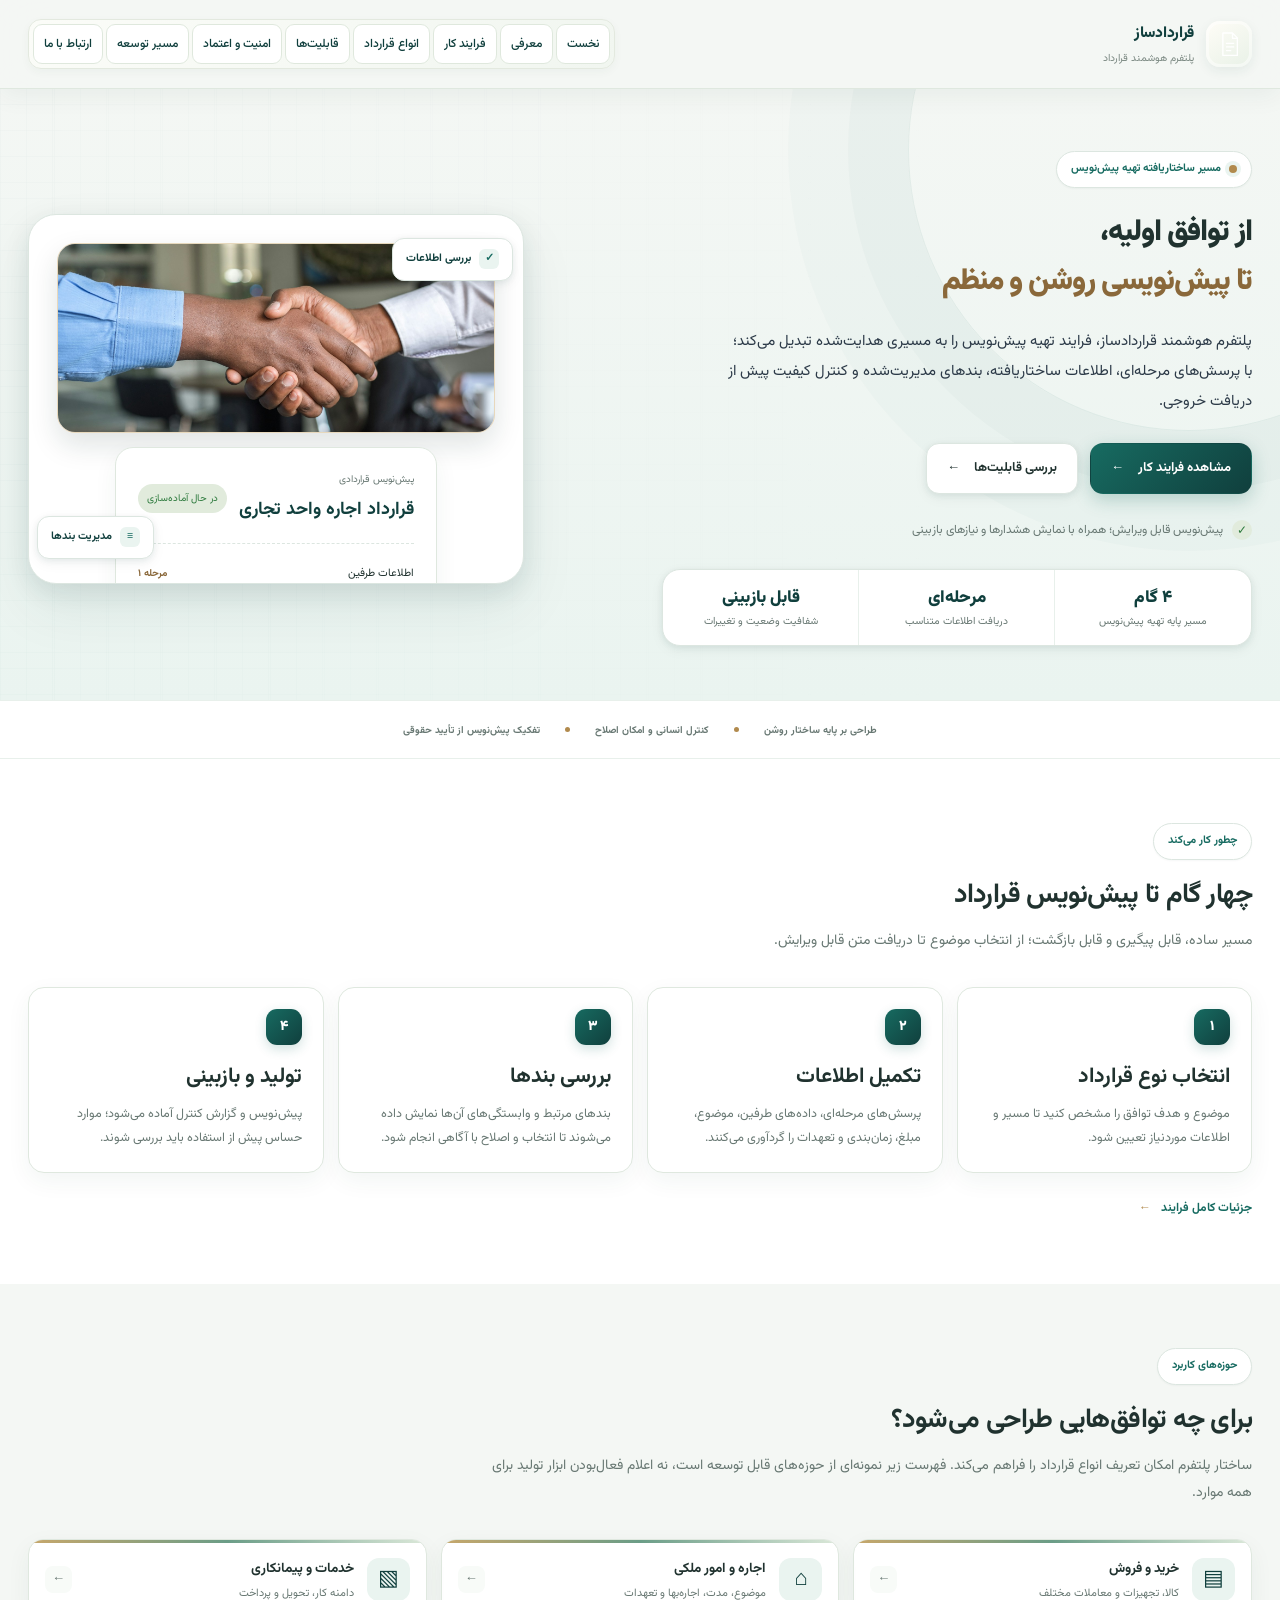
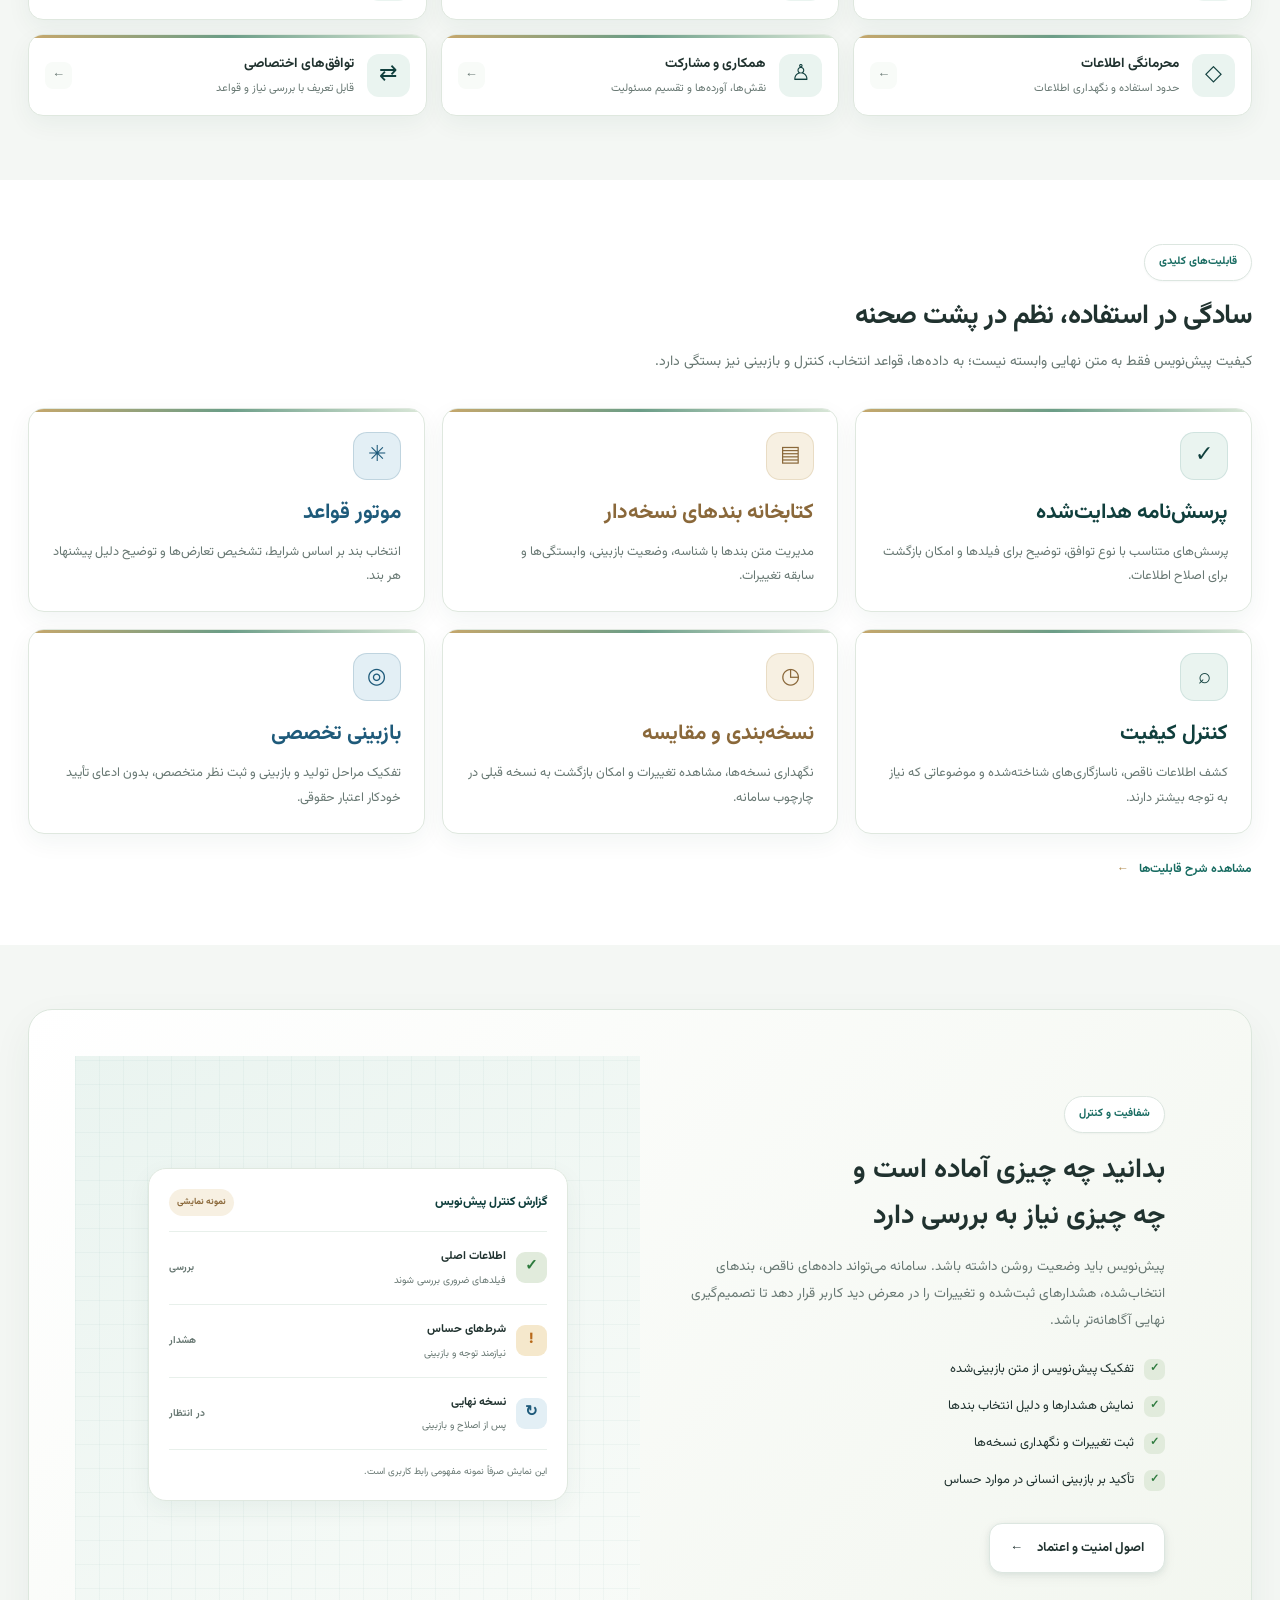
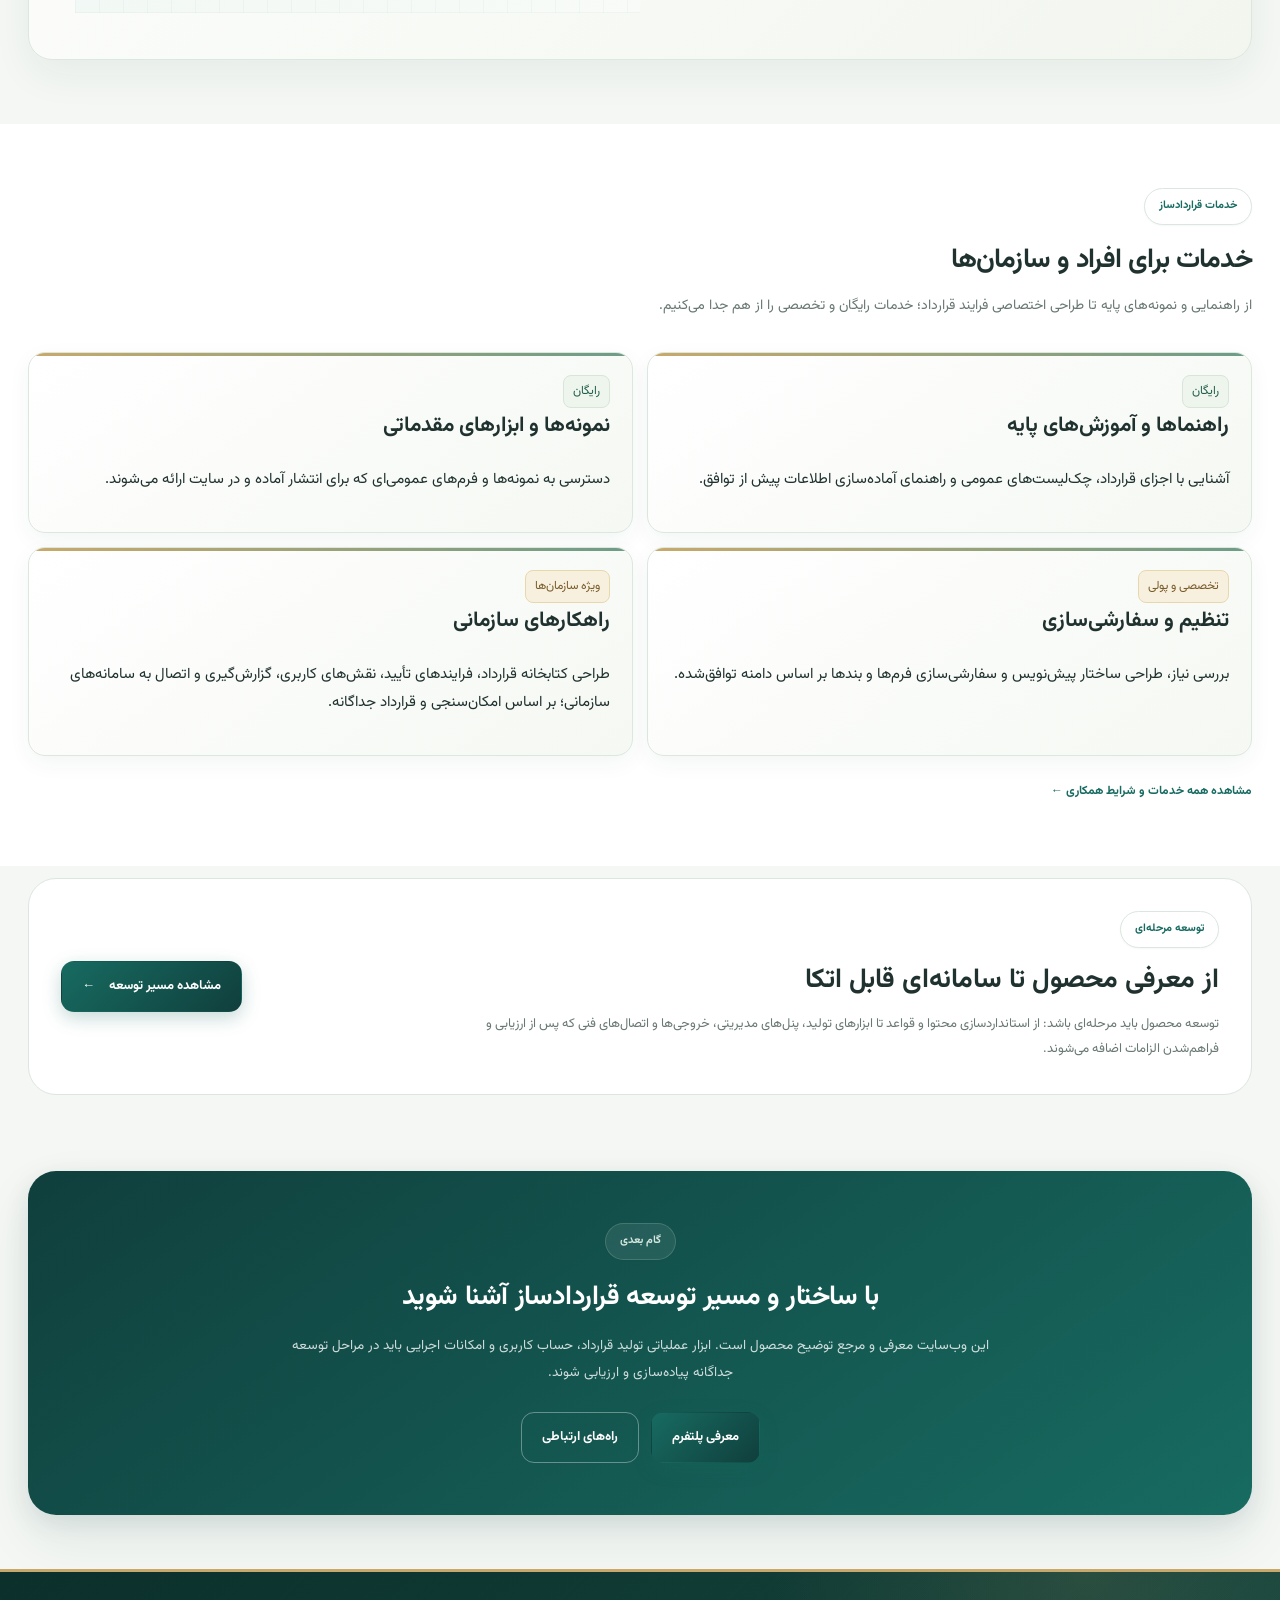
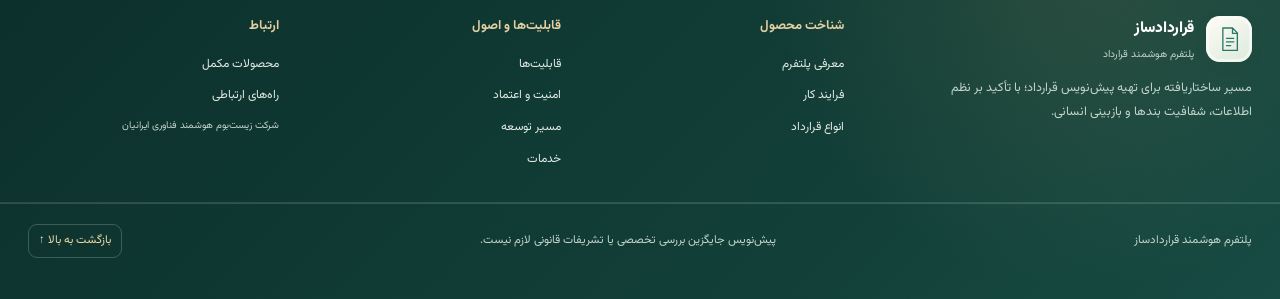
==== index.html @ 6a43ac32 "Remove duplicate service menu item and align footer links" ====
<!doctype html>
<html lang="fa" dir="rtl">
<head>
  <meta charset="utf-8">
  <meta name="viewport" content="width=device-width,initial-scale=1">
  <meta name="theme-color" content="#103f3d">
  <meta name="description" content="پلتفرم هوشمند قراردادساز؛ مسیر هدایت‌شده برای تهیه، تکمیل، بازبینی و مدیریت پیش‌نویس قراردادها.">
  <title>پلتفرم هوشمند قراردادساز | تولید پیش‌نویس قرارداد</title>
  <link rel="stylesheet" href="assets/css/style.css">
</head>
<body id="top">
  <header class="site-header"><div class="container header-inner"><a class="brand" href="index.html" aria-label="صفحه نخست قراردادساز"><span class="brand-mark" aria-hidden="true"><svg viewBox="0 0 48 48" fill="none"><path d="M13 5h16l8 8v29H13zM29 5v9h8M19 22h12M19 28h12M19 34h7" stroke="currentColor" stroke-width="2.2" stroke-linecap="round" stroke-linejoin="round"/></svg></span><span><strong>قراردادساز</strong><small>پلتفرم هوشمند قرارداد</small></span></a><button class="menu-toggle" aria-expanded="false" aria-controls="main-nav" type="button"><span>فهرست</span><span aria-hidden="true">☰</span></button><nav class="main-nav" id="main-nav" aria-label="منوی اصلی"><a class="active" href="index.html">نخست</a><a class="" href="pages/about.html">معرفی</a><a href="pages/process.html">فرایند کار</a><a href="index.html#types">انواع قرارداد</a><a href="pages/capabilities.html">قابلیت‌ها</a><a href="pages/security.html">امنیت و اعتماد</a><a href="pages/roadmap.html">مسیر توسعه</a><a class="nav-cta " href="pages/contact.html">ارتباط با ما</a></nav></div></header>

  <main>
    <section class="hero">
      <div class="hero-pattern" aria-hidden="true"></div>
      <div class="container hero-grid">
        <div class="hero-copy">
          <span class="eyebrow"><i aria-hidden="true"></i> مسیر ساختاریافته تهیه پیش‌نویس</span>
          <h1>از توافق اولیه،<br><em>تا پیش‌نویسی روشن و منظم</em></h1>
          <p class="hero-lead">پلتفرم هوشمند قراردادساز، فرایند تهیه پیش‌نویس را به مسیری هدایت‌شده تبدیل می‌کند؛ با پرسش‌های مرحله‌ای، اطلاعات ساختاریافته، بندهای مدیریت‌شده و کنترل کیفیت پیش از دریافت خروجی.</p>
          <div class="hero-actions">
            <a class="button button-gold" href="pages/process.html">مشاهده فرایند کار <span aria-hidden="true">←</span></a>
            <a class="button button-outline" href="pages/capabilities.html">بررسی قابلیت‌ها <span aria-hidden="true">←</span></a>
          </div>
          <div class="hero-assurance"><span class="assurance-icon">✓</span><span>پیش‌نویس قابل ویرایش؛ همراه با نمایش هشدارها و نیازهای بازبینی</span></div>
          <div class="home-stats" aria-label="ویژگی‌های کلیدی">
            <div class="home-stat"><b>۴ گام</b><span>مسیر پایه تهیه پیش‌نویس</span></div>
            <div class="home-stat"><b>مرحله‌ای</b><span>دریافت اطلاعات متناسب</span></div>
            <div class="home-stat"><b>قابل بازبینی</b><span>شفافیت وضعیت و تغییرات</span></div>
          </div>
        </div>

        <div class="hero-art" aria-label="نمای مفهومی پیش‌نویس قرارداد"><img class="hero-photo" src="assets/images/hero-contract.jpg" alt="همکاری حرفه‌ای برای تنظیم و بررسی توافق‌ها" loading="eager">
          <div class="home-doc">
            <div class="home-doc-head">
              <div><small>پیش‌نویس قراردادی</small><strong>قرارداد اجاره واحد تجاری</strong></div>
              <span class="home-status">در حال آماده‌سازی</span>
            </div>
            <div class="home-doc-meta"><span>اطلاعات طرفین</span><b>مرحله ۱</b></div>
            <div class="home-doc-line w-85"></div><div class="home-doc-line w-60"></div>
            <div class="home-doc-meta"><span>موضوع و تعهدات</span><b>مرحله ۲</b></div>
            <div class="home-doc-line"></div><div class="home-doc-line w-75"></div>
            <div class="home-doc-meta"><span>بندها و کنترل کیفیت</span><b>مرحله ۳</b></div>
            <div class="home-doc-line w-85"></div><div class="home-doc-line w-60"></div>
            <div class="home-doc-footer"><span>نسخه قابل ویرایش</span><span>نیازمند بررسی نهایی</span></div>
          </div>
          <div class="home-float home-float-one"><span>✓</span> بررسی اطلاعات</div>
          <div class="home-float home-float-two"><span>≡</span> مدیریت بندها</div>
        </div>
      </div>
    </section>

    <section class="trust-strip">
      <div class="container trust-inner">
        <span>طراحی بر پایه ساختار روشن</span><i></i>
        <span>کنترل انسانی و امکان اصلاح</span><i></i>
        <span>تفکیک پیش‌نویس از تأیید حقوقی</span>
      </div>
    </section>

    <section class="section section-light" id="how">
      <div class="container">
        <header class="section-title">
          <span class="eyebrow">چطور کار می‌کند</span>
          <h2>چهار گام تا پیش‌نویس قرارداد</h2>
          <p>مسیر ساده، قابل پیگیری و قابل بازگشت؛ از انتخاب موضوع تا دریافت متن قابل ویرایش.</p>
        </header>
        <div class="home-steps">
          <article class="home-step"><span class="home-step-num">۱</span><h3>انتخاب نوع قرارداد</h3><p>موضوع و هدف توافق را مشخص کنید تا مسیر و اطلاعات موردنیاز تعیین شود.</p></article>
          <article class="home-step"><span class="home-step-num">۲</span><h3>تکمیل اطلاعات</h3><p>پرسش‌های مرحله‌ای، داده‌های طرفین، موضوع، مبلغ، زمان‌بندی و تعهدات را گردآوری می‌کنند.</p></article>
          <article class="home-step"><span class="home-step-num">۳</span><h3>بررسی بندها</h3><p>بندهای مرتبط و وابستگی‌های آن‌ها نمایش داده می‌شوند تا انتخاب و اصلاح با آگاهی انجام شود.</p></article>
          <article class="home-step"><span class="home-step-num">۴</span><h3>تولید و بازبینی</h3><p>پیش‌نویس و گزارش کنترل آماده می‌شود؛ موارد حساس پیش از استفاده باید بررسی شوند.</p></article>
        </div>
        <div class="section-action"><a class="text-link" href="pages/process.html">جزئیات کامل فرایند <span aria-hidden="true">←</span></a></div>
      </div>
    </section>

    <section class="section" id="types">
      <div class="container">
        <header class="section-title">
          <span class="eyebrow">حوزه‌های کاربرد</span>
          <h2>برای چه توافق‌هایی طراحی می‌شود؟</h2>
          <p>ساختار پلتفرم امکان تعریف انواع قرارداد را فراهم می‌کند. فهرست زیر نمونه‌ای از حوزه‌های قابل توسعه است، نه اعلام فعال‌بودن ابزار تولید برای همه موارد.</p>
        </header>
        <div class="home-types">
          <a class="home-type" href="pages/capabilities.html"><span class="home-type-icon">▤</span><span><strong>خرید و فروش</strong><small>کالا، تجهیزات و معاملات مختلف</small></span><b>←</b></a>
          <a class="home-type" href="pages/capabilities.html"><span class="home-type-icon">⌂</span><span><strong>اجاره و امور ملکی</strong><small>موضوع، مدت، اجاره‌بها و تعهدات</small></span><b>←</b></a>
          <a class="home-type" href="pages/capabilities.html"><span class="home-type-icon">▧</span><span><strong>خدمات و پیمانکاری</strong><small>دامنه کار، تحویل و پرداخت</small></span><b>←</b></a>
          <a class="home-type" href="pages/capabilities.html"><span class="home-type-icon">◇</span><span><strong>محرمانگی اطلاعات</strong><small>حدود استفاده و نگهداری اطلاعات</small></span><b>←</b></a>
          <a class="home-type" href="pages/capabilities.html"><span class="home-type-icon">♙</span><span><strong>همکاری و مشارکت</strong><small>نقش‌ها، آورده‌ها و تقسیم مسئولیت</small></span><b>←</b></a>
          <a class="home-type" href="pages/capabilities.html"><span class="home-type-icon">⇄</span><span><strong>توافق‌های اختصاصی</strong><small>قابل تعریف با بررسی نیاز و قواعد</small></span><b>←</b></a>
        </div>
      </div>
    </section>

    <section class="section section-light" id="features">
      <div class="container">
        <header class="section-title">
          <span class="eyebrow">قابلیت‌های کلیدی</span>
          <h2>سادگی در استفاده، نظم در پشت صحنه</h2>
          <p>کیفیت پیش‌نویس فقط به متن نهایی وابسته نیست؛ به داده‌ها، قواعد انتخاب، کنترل و بازبینی نیز بستگی دارد.</p>
        </header>
        <div class="home-feature-grid">
          <article class="home-card"><span class="home-card-icon">✓</span><h3>پرسش‌نامه هدایت‌شده</h3><p>پرسش‌های متناسب با نوع توافق، توضیح برای فیلدها و امکان بازگشت برای اصلاح اطلاعات.</p></article>
          <article class="home-card gold"><span class="home-card-icon">▤</span><h3>کتابخانه بندهای نسخه‌دار</h3><p>مدیریت متن بندها با شناسه، وضعیت بازبینی، وابستگی‌ها و سابقه تغییرات.</p></article>
          <article class="home-card blue"><span class="home-card-icon">✳</span><h3>موتور قواعد</h3><p>انتخاب بند بر اساس شرایط، تشخیص تعارض‌ها و توضیح دلیل پیشنهاد هر بند.</p></article>
          <article class="home-card"><span class="home-card-icon">⌕</span><h3>کنترل کیفیت</h3><p>کشف اطلاعات ناقص، ناسازگاری‌های شناخته‌شده و موضوعاتی که نیاز به توجه بیشتر دارند.</p></article>
          <article class="home-card gold"><span class="home-card-icon">◷</span><h3>نسخه‌بندی و مقایسه</h3><p>نگهداری نسخه‌ها، مشاهده تغییرات و امکان بازگشت به نسخه قبلی در چارچوب سامانه.</p></article>
          <article class="home-card blue"><span class="home-card-icon">◎</span><h3>بازبینی تخصصی</h3><p>تفکیک مراحل تولید و بازبینی و ثبت نظر متخصص، بدون ادعای تأیید خودکار اعتبار حقوقی.</p></article>
        </div>
        <div class="section-action"><a class="text-link" href="pages/capabilities.html">مشاهده شرح قابلیت‌ها <span aria-hidden="true">←</span></a></div>
      </div>
    </section>

    <section class="section">
      <div class="container">
        <div class="home-feature-row">
          <div class="home-feature-copy">
            <span class="eyebrow">شفافیت و کنترل</span>
            <h2>بدانید چه چیزی آماده است و چه چیزی نیاز به بررسی دارد</h2>
            <p>پیش‌نویس باید وضعیت روشن داشته باشد. سامانه می‌تواند داده‌های ناقص، بندهای انتخاب‌شده، هشدارهای ثبت‌شده و تغییرات را در معرض دید کاربر قرار دهد تا تصمیم‌گیری نهایی آگاهانه‌تر باشد.</p>
            <ul class="home-check-list">
              <li>تفکیک پیش‌نویس از متن بازبینی‌شده</li>
              <li>نمایش هشدارها و دلیل انتخاب بندها</li>
              <li>ثبت تغییرات و نگهداری نسخه‌ها</li>
              <li>تأکید بر بازبینی انسانی در موارد حساس</li>
            </ul>
            <a class="button button-outline" href="pages/security.html">اصول امنیت و اعتماد <span aria-hidden="true">←</span></a>
          </div>
          <div class="home-feature-visual" aria-hidden="true">
            <div class="home-quality-panel">
              <div class="quality-panel-head"><span>گزارش کنترل پیش‌نویس</span><b>نمونه نمایشی</b></div>
              <div class="quality-row"><span class="quality-mark good">✓</span><span><strong>اطلاعات اصلی</strong><small>فیلدهای ضروری بررسی شوند</small></span><b>بررسی</b></div>
              <div class="quality-row"><span class="quality-mark warn">!</span><span><strong>شرط‌های حساس</strong><small>نیازمند توجه و بازبینی</small></span><b>هشدار</b></div>
              <div class="quality-row"><span class="quality-mark neutral">↻</span><span><strong>نسخه نهایی</strong><small>پس از اصلاح و بازبینی</small></span><b>در انتظار</b></div>
              <div class="quality-note">این نمایش صرفاً نمونه مفهومی رابط کاربری است.</div>
            </div>
          </div>
        </div>
      </div>
    </section>

<section class="section section-light" id="services">
  <div class="container">
    <header class="section-title"><span class="eyebrow">خدمات قراردادساز</span><h2>خدمات برای افراد و سازمان‌ها</h2><p>از راهنمایی و نمونه‌های پایه تا طراحی اختصاصی فرایند قرارداد؛ خدمات رایگان و تخصصی را از هم جدا می‌کنیم.</p></header>
    <div class="service-grid">
      <article class="service-card"><span class="service-label">رایگان</span><h3>راهنماها و آموزش‌های پایه</h3><p>آشنایی با اجزای قرارداد، چک‌لیست‌های عمومی و راهنمای آماده‌سازی اطلاعات پیش از توافق.</p></article>
      <article class="service-card"><span class="service-label">رایگان</span><h3>نمونه‌ها و ابزارهای مقدماتی</h3><p>دسترسی به نمونه‌ها و فرم‌های عمومی‌ای که برای انتشار آماده و در سایت ارائه می‌شوند.</p></article>
      <article class="service-card"><span class="service-label paid">تخصصی و پولی</span><h3>تنظیم و سفارشی‌سازی</h3><p>بررسی نیاز، طراحی ساختار پیش‌نویس و سفارشی‌سازی فرم‌ها و بندها بر اساس دامنه توافق‌شده.</p></article>
      <article class="service-card"><span class="service-label paid">ویژه سازمان‌ها</span><h3>راهکارهای سازمانی</h3><p>طراحی کتابخانه قرارداد، فرایندهای تأیید، نقش‌های کاربری، گزارش‌گیری و اتصال به سامانه‌های سازمانی؛ بر اساس امکان‌سنجی و قرارداد جداگانه.</p></article>
    </div>
    <div class="section-action"><a class="text-link" href="pages/services.html">مشاهده همه خدمات و شرایط همکاری ←</a></div>
  </div>
</section>
    <section class="section home-roadmap">
      <div class="container">
        <div class="home-roadmap-inner">
          <div><span class="eyebrow">توسعه مرحله‌ای</span><h2>از معرفی محصول تا سامانه‌ای قابل اتکا</h2><p>توسعه محصول باید مرحله‌ای باشد: از استانداردسازی محتوا و قواعد تا ابزارهای تولید، پنل‌های مدیریتی، خروجی‌ها و اتصال‌های فنی که پس از ارزیابی و فراهم‌شدن الزامات اضافه می‌شوند.</p></div>
          <a class="button button-gold" href="pages/roadmap.html">مشاهده مسیر توسعه <span aria-hidden="true">←</span></a>
        </div>
      </div>
    </section>

    <section class="closing-cta" id="contact">
      <div class="container closing-cta-inner">
        <span class="eyebrow">گام بعدی</span>
        <h2>با ساختار و مسیر توسعه قراردادساز آشنا شوید</h2>
        <p>این وب‌سایت معرفی و مرجع توضیح محصول است. ابزار عملیاتی تولید قرارداد، حساب کاربری و امکانات اجرایی باید در مراحل توسعه جداگانه پیاده‌سازی و ارزیابی شوند.</p>
        <div class="hero-actions">
          <a class="button button-gold" href="pages/about.html">معرفی پلتفرم</a>
          <a class="button button-outline" href="pages/contact.html">راه‌های ارتباطی</a>
        </div>
      </div>
    </section>
  </main>

  <footer class="site-footer"><div class="container footer-grid"><div class="footer-about"><a class="brand" href="index.html" aria-label="صفحه نخست قراردادساز"><span class="brand-mark" aria-hidden="true"><svg viewBox="0 0 48 48" fill="none"><path d="M13 5h16l8 8v29H13zM29 5v9h8M19 22h12M19 28h12M19 34h7" stroke="currentColor" stroke-width="2.2" stroke-linecap="round" stroke-linejoin="round"/></svg></span><span><strong>قراردادساز</strong><small>پلتفرم هوشمند قرارداد</small></span></a><p>مسیر ساختاریافته برای تهیه پیش‌نویس قرارداد؛ با تأکید بر نظم اطلاعات، شفافیت بندها و بازبینی انسانی.</p></div><div class="footer-links"><strong>شناخت محصول</strong><a href="pages/about.html">معرفی پلتفرم</a><a href="pages/process.html">فرایند کار</a><a href="index.html#types">انواع قرارداد</a></div><div class="footer-links"><strong>قابلیت‌ها و اصول</strong><a href="pages/capabilities.html">قابلیت‌ها</a><a href="pages/security.html">امنیت و اعتماد</a><a href="pages/roadmap.html">مسیر توسعه</a><a href="pages/services.html">خدمات</a></div><div class="footer-links"><strong>ارتباط</strong><a href="pages/relationship.html">محصولات مکمل</a><a href="pages/contact.html">راه‌های ارتباطی</a><span>شرکت زیست‌بوم هوشمند فناوری ایرانیان</span></div></div><div class="container footer-bottom"><span>پلتفرم هوشمند قراردادساز</span><span>پیش‌نویس جایگزین بررسی تخصصی یا تشریفات قانونی لازم نیست.</span><a href="#top">بازگشت به بالا ↑</a></div></footer>
  <script src="assets/js/main.js"></script>
</body>
</html>
---- assets/css/style.css ----
:root {
  --deep:#103c38;
  --deep2:#174b45;
  --green:#24776a;
  --mint:#e8f2ed;
  --gold:#c9a96b;
  --gold-light:#f4ead4;
  --ink:#213632;
  --muted:#657570;
  --line:#dce6e0;
  --paper:#f7f8f5;
  --white:#fff;
  --radius:18px;
  --shadow:0 12px 35px rgba(17,57,48,.07)
}
* {
  box-sizing:border-box
}
html {
  scroll-behavior:smooth;
  scroll-padding-top:90px
}
body {
  margin:0;
  color:var(--ink);
  background:var(--paper);
  font-family:Tahoma,'Segoe UI',sans-serif;
  font-size:15px;
  line-height:1.9
}
a {
  color:inherit;
  text-decoration:none
}
a:hover {
  color:var(--green)
}
button {
  font:inherit
}
.container {
  width:min(1160px,calc(100% - 40px));
  margin-inline:auto
}
.topline {
  background:#0b302d;
  color:#d6e4dc;
  font-size:11px
}
.topline-inner {
  display:flex;
  justify-content:space-between;
  gap:15px;
  padding:7px 0
}
.site-header {
  position:sticky;
  top:0;
  z-index:20;
  background:rgba(255,255,255,.96);
  backdrop-filter:blur(14px);
  border-bottom:1px solid #e4eae5
}
.header-inner {
  min-height:82px;
  display:flex;
  align-items:center;
  justify-content:space-between;
  gap:25px
}
.brand {
  display:flex;
  align-items:center;
  gap:11px;
  flex-shrink:0;
  color:var(--deep)
}
.brand-mark {
  width:43px;
  height:43px;
  border:1px solid #d5e1d8;
  background:linear-gradient(145deg,#f7faf6,#e6f0e8);
  color:var(--green);
  border-radius:13px;
  display:grid;
  place-items:center
}
.brand-mark svg {
  width:29px;
  height:29px
}
.brand strong,.brand small {
  display:block
}
.brand strong {
  font-size:16px;
  letter-spacing:-.3px
}
.brand small {
  font-size:10px;
  color:#7b8982;
  margin-top:1px
}
.main-nav {
  display:flex;
  align-items:center;
  gap:4px
}
.main-nav>a {
  padding:8px 11px;
  border-radius:9px;
  font-size:12px;
  color:#4e625b;
  white-space:nowrap;
  transition:.2s
}
.main-nav>a:hover,.main-nav>a.active {
  background:#edf4ef;
  color:var(--deep)
}
.main-nav>a.nav-cta {
  background:var(--deep);
  color:#fff;
  padding-inline:16px;
  margin-right:5px
}
.main-nav>a.nav-cta:hover {
  background:var(--green)
}
.menu-toggle {
  display:none;
  border:1px solid var(--line);
  background:white;
  color:var(--deep);
  padding:7px 12px;
  border-radius:9px;
  cursor:pointer
}
.hero {
  position:relative;
  overflow:hidden;
  background:linear-gradient(120deg,#103c38 0%,#174b45 58%,#1b5a50 100%);
  color:white;
  padding:65px 0 70px
}
.hero:after {
  content:"";
  position:absolute;
  width:540px;
  height:540px;
  border:1px solid #ffffff0d;
  border-radius:50%;
  left:-220px;
  top:-240px;
  box-shadow:0 0 0 60px #ffffff05,0 0 0 120px #ffffff04;
  pointer-events:none
}
.hero-pattern {
  position:absolute;
  inset:0;
  opacity:.12;
  background-image:linear-gradient(30deg,transparent 48%,#a8c9b4 49%,transparent 50%),linear-gradient(150deg,transparent 48%,#a8c9b4 49%,transparent 50%);
  background-size:54px 94px;
  mask-image:linear-gradient(90deg,black,transparent 70%)
}
.hero-grid {
  position:relative;
  z-index:1;
  display:grid;
  grid-template-columns:1.05fr .95fr;
  gap:45px;
  align-items:center
}
.hero-copy {
  max-width:610px
}
.eyebrow {
  display:inline-flex;
  align-items:center;
  gap:8px;
  color:#a6c9b8;
  font-size:11px;
  font-weight:700;
  letter-spacing:.1px
}
.eyebrow i {
  width:7px;
  height:7px;
  background:var(--gold);
  border-radius:50%;
  display:inline-block
}
.hero h1 {
  font-size:clamp(30px,4.2vw,47px);
  line-height:1.65;
  letter-spacing:-1px;
  margin:15px 0 14px;
  font-weight:800
}
.hero h1 em {
  font-style:normal;
  color:#e3c98e
}
.hero-lead {
  font-size:14px;
  color:#d3e2da;
  line-height:2.2;
  max-width:570px;
  margin:0
}
.hero-actions {
  display:flex;
  align-items:center;
  gap:24px;
  margin-top:27px;
  flex-wrap:wrap
}
.button {
  display:inline-flex;
  align-items:center;
  justify-content:center;
  gap:14px;
  border-radius:10px;
  padding:11px 17px;
  font-size:12px;
  font-weight:700;
  transition:transform .2s,background .2s;
  border:1px solid transparent
}
.button:hover {
  transform:translateY(-2px)
}
.button-gold {
  background:var(--gold);
  color:#203b32
}
.button-gold:hover {
  background:#d9bd80;
  color:#203b32
}
.button-outline {
  border-color:#c8d9cf;
  color:var(--deep);
  background:white
}
.button-outline:hover {
  background:#eff5f0;
  color:var(--deep)
}
.text-link {
  display:inline-flex;
  gap:10px;
  align-items:center;
  font-size:12px;
  color:inherit;
  font-weight:700
}
.text-link span,.feature-card>a span {
  color:var(--gold)
}
.hero-assurance {
  display:flex;
  align-items:center;
  gap:9px;
  color:#c6d9cf;
  font-size:11px;
  margin-top:28px
}
.assurance-icon {
  width:20px;
  height:20px;
  border-radius:50%;
  display:grid;
  place-items:center;
  background:#ffffff19;
  color:#e3c98e;
  font-size:12px
}
.hero-art {
  position:relative;
  height:370px;
  display:grid;
  place-items:center
}
.orbit {
  position:absolute;
  border:1px solid #ffffff1c;
  border-radius:50%;
  aspect-ratio:1
}
.orbit-one {
  width:335px
}
.orbit-two {
  width:260px;
  border-style:dashed;
  border-color:#ffffff17
}
.doc-card {
  width:244px;
  min-height:286px;
  background:#fff;
  border:1px solid #e4e9e4;
  border-radius:15px;
  box-shadow:0 24px 70px #071e1a55;
  transform:rotate(-4deg);
  position:relative;
  z-index:2;
  color:var(--ink);
  overflow:hidden
}
.doc-top {
  height:38px;
  background:#f6f8f5;
  border-bottom:1px solid #e9eee9;
  display:flex;
  align-items:center;
  gap:5px;
  padding:0 12px
}
.doc-dot {
  width:5px;
  height:5px;
  border-radius:50%;
  background:#c4d3c8
}
.doc-top small {
  margin-right:auto;
  color:#819088;
  font-size:8px
}
.doc-body {
  padding:19px 18px
}
.doc-kicker {
  font-size:8px;
  color:#b08d4c;
  display:block;
  margin-bottom:6px
}
.doc-body>strong {
  font-size:16px;
  display:block;
  color:#214b41;
  margin-bottom:19px
}
.doc-line {
  display:block;
  height:5px;
  border-radius:5px;
  background:#e6ece7;
  margin:8px 0
}
.w95 {
  width:95%
}
.w80 {
  width:80%
}
.w65 {
  width:65%
}
.doc-section {
  display:flex;
  align-items:center;
  gap:7px;
  margin-top:19px
}
.doc-section b {
  font-size:9px;
  color:#b08d4c
}
.doc-section .doc-line {
  flex:1
}
.doc-sign {
  display:flex;
  justify-content:space-between;
  margin-top:23px
}
.doc-sign span {
  width:65px;
  height:25px;
  border-bottom:1px solid #dce6df
}
.doc-status {
  margin:0 14px 13px;
  background:#eaf4ed;
  color:#317263;
  border-radius:7px;
  padding:6px 8px;
  font-size:9px
}
.doc-status span {
  margin-left:5px
}
.floating-chip {
  position:absolute;
  z-index:3;
  background:#fff;
  color:#32574b;
  box-shadow:0 12px 32px #071e1a25;
  border:1px solid #edf0e9;
  border-radius:10px;
  padding:9px 13px;
  font-size:10px;
  display:flex;
  align-items:center;
  gap:9px
}
.floating-chip span {
  display:grid;
  place-items:center;
  background:#eaf2eb;
  color:#317263;
  width:23px;
  height:23px;
  border-radius:7px;
  font-weight:bold
}
.chip-top {
  top:53px;
  right:0
}
.chip-bottom {
  bottom:54px;
  left:0
}
.hero-seal {
  position:absolute;
  bottom:10px;
  right:15%;
  width:56px;
  height:56px;
  border:1px solid #d5bd7b;
  border-radius:50%;
  display:flex;
  align-items:center;
  justify-content:center;
  flex-direction:column;
  color:#e7cd91;
  background:#174a43e0;
  z-index:4
}
.hero-seal span {
  font-size:22px;
  line-height:1
}
.hero-seal small {
  font-size:7px;
  margin-top:3px
}
.trust-strip {
  background:#fff;
  border-bottom:1px solid var(--line)
}
.trust-inner {
  display:grid;
  grid-template-columns:repeat(4,1fr);
  padding:20px 0;
  gap:18px
}
.trust-inner>div {
  padding-inline:18px;
  border-left:1px solid var(--line)
}
.trust-inner>div:last-child {
  border-left:0
}
.trust-inner strong,.trust-inner span {
  display:block
}
.trust-inner strong {
  font-size:12px;
  color:var(--deep)
}
.trust-inner span {
  font-size:10px;
  color:var(--muted);
  margin-top:2px
}
.section {
  padding:72px 0
}
.section-light {
  background:var(--paper)
}
.section-heading {
  display:flex;
  align-items:end;
  justify-content:space-between;
  gap:30px;
  margin-bottom:27px
}
.section-heading .eyebrow,.ecosystem .eyebrow,.closing-cta .eyebrow {
  color:#9c7a3e
}
.section-heading h2,.ecosystem h2,.closing-cta h2 {
  font-size:clamp(22px,3vw,30px);
  line-height:1.7;
  color:var(--deep);
  margin:6px 0 0;
  letter-spacing:-.4px
}
.section-heading>p {
  max-width:470px;
  color:var(--muted);
  font-size:12px;
  line-height:2.1;
  margin:0
}
.feature-grid {
  display:grid;
  grid-template-columns:repeat(3,1fr);
  gap:16px
}
.feature-card {
  position:relative;
  overflow:hidden;
  background:white;
  border:1px solid var(--line);
  border-radius:15px;
  padding:25px 23px 22px;
  min-height:235px;
  box-shadow:0 4px 18px #173d3010;
  transition:transform .2s,box-shadow .2s
}
.feature-card:hover {
  transform:translateY(-4px);
  box-shadow:var(--shadow)
}
.feature-no {
  position:absolute;
  left:20px;
  top:15px;
  font-size:11px;
  color:#b4c4b9
}
.feature-icon {
  display:grid;
  place-items:center;
  width:43px;
  height:43px;
  border-radius:12px;
  background:#edf4ef;
  color:var(--green);
  font-size:24px;
  margin-bottom:15px
}
.feature-card h3 {
  font-size:16px;
  margin:0 0 8px;
  color:var(--deep)
}
.feature-card p {
  font-size:12px;
  color:var(--muted);
  line-height:2.15;
  margin:0 0 17px
}
.feature-card>a {
  font-size:11px;
  color:var(--deep);
  font-weight:700
}
.feature-card>a span {
  margin-right:8px
}
.process-preview {
  background:#fff
}
.process-line {
  display:grid;
  grid-template-columns:repeat(4,1fr);
  gap:15px;
  position:relative
}
.process-line:before {
  content:"";
  position:absolute;
  top:21px;
  right:10%;
  left:10%;
  height:1px;
  background:#d9e4db
}
.process-line article {
  position:relative;
  padding:0 14px 10px 5px
}
.step-number {
  position:relative;
  z-index:1;
  display:grid;
  place-items:center;
  width:42px;
  height:42px;
  border:1px solid #cdded2;
  background:#f4f8f4;
  color:var(--green);
  border-radius:13px;
  font-weight:800;
  font-size:14px
}
.process-line h3 {
  font-size:14px;
  color:var(--deep);
  margin:16px 0 5px
}
.process-line p {
  font-size:11px;
  color:var(--muted);
  margin:0;
  line-height:2
}
.ecosystem {
  background:#f1f5ef
}
.ecosystem-grid {
  display:grid;
  grid-template-columns:1fr 1fr;
  gap:55px;
  align-items:center
}
.ecosystem h2 {
  margin-bottom:12px
}
.ecosystem p {
  font-size:13px;
  color:var(--muted);
  line-height:2.2;
  max-width:510px;
  margin:0 0 20px
}
.ecosystem-visual {
  display:flex;
  align-items:center;
  justify-content:center;
  gap:13px;
  direction:rtl
}
.eco-card {
  width:195px;
  min-height:175px;
  padding:22px 18px;
  background:white;
  border:1px solid #dce7dd;
  border-radius:15px;
  box-shadow:0 12px 35px #173d300b;
  display:flex;
  flex-direction:column;
  align-items:flex-start
}
.eco-builder {
  background:var(--deep);
  color:#fff;
  border-color:var(--deep);
  transform:translateY(-12px)
}
.eco-symbol {
  font-size:26px;
  color:#b8995b;
  margin-bottom:12px
}
.eco-card small {
  font-size:10px;
  color:#8b9b91
}
.eco-builder small {
  color:#b8cec2
}
.eco-card strong {
  font-size:17px;
  margin-top:3px
}
.eco-caption {
  font-size:10px;
  color:#718078;
  margin-top:7px
}
.eco-builder .eco-caption {
  color:#c3d7cd
}
.eco-connector {
  width:30px;
  height:30px;
  display:grid;
  place-items:center;
  border:1px solid #d8e3d9;
  background:#fff;
  color:#a4874d;
  border-radius:50%;
  font-size:20px
}
.closing-cta {
  background:#e9f0e8;
  padding:38px 0
}
.closing-inner {
  display:flex;
  align-items:center;
  justify-content:space-between;
  gap:25px
}
.closing-cta h2 {
  font-size:24px
}
.closing-cta p {
  font-size:12px;
  color:var(--muted);
  margin:5px 0 0
}
.site-footer {
  background:#0c302d;
  color:#d9e5de
}
.footer-main {
  display:grid;
  grid-template-columns:1.7fr 1fr 1fr 1.2fr;
  gap:35px;
  padding:42px 0 34px
}
.brand-footer {
  color:white
}
.brand-footer .brand-mark {
  background:#17443e;
  border-color:#2e5b51;
  color:#e0c88e
}
.brand-footer small {
  color:#b2c6bb
}
.footer-brand p {
  font-size:11px;
  line-height:2.1;
  color:#a9beb3;
  max-width:320px;
  margin:16px 0 0
}
.footer-links {
  display:flex;
  flex-direction:column;
  align-items:flex-start;
  gap:7px;
  font-size:11px
}
.footer-links strong {
  font-size:12px;
  color:#e5cb8e;
  margin-bottom:6px
}
.footer-links a,.footer-links span {
  color:#b8cbc1
}
.footer-links a:hover {
  color:#fff
}
.footer-links span {
  font-size:10px;
  line-height:1.8
}
.footer-bottom {
  border-top:1px solid #ffffff1b;
  padding:13px 0 17px;
  display:flex;
  align-items:center;
  justify-content:space-between;
  gap:15px;
  font-size:10px;
  color:#a6bbb0
}
.footer-bottom a {
  color:#e4ca8b;
  white-space:nowrap
}
/* Inner pages */
.inner-hero {
  background:linear-gradient(120deg,#103c38,#1b5a50);
  color:white;
  padding:46px 0 42px;
  position:relative;
  overflow:hidden
}
.inner-hero:after {
  content:"";
  position:absolute;
  left:-70px;
  top:-170px;
  width:360px;
  height:360px;
  border:1px solid #ffffff17;
  border-radius:50%;
  box-shadow:0 0 0 45px #ffffff06,0 0 0 90px #ffffff04
}
.inner-hero .container {
  position:relative;
  z-index:1
}
.breadcrumbs {
  font-size:10px;
  color:#b8d0c2;
  margin-bottom:12px
}
.breadcrumbs a {
  color:#e0c98f
}
.inner-hero h1 {
  font-size:clamp(25px,3.5vw,36px);
  margin:4px 0 7px;
  line-height:1.6
}
.inner-hero p {
  font-size:13px;
  color:#d1e0d7;
  max-width:770px;
  margin:0;
  line-height:2.1
}
.inner-main {
  padding:35px 0 65px
}
.content-layout {
  display:grid;
  grid-template-columns:minmax(0,1fr) 245px;
  gap:22px;
  align-items:start
}
.article-content {
  min-width:0
}
.content-block,.side-card {
  background:#fff;
  border:1px solid var(--line);
  border-radius:15px;
  padding:24px;
  margin-bottom:15px;
  box-shadow:0 5px 20px #153a2e08
}
.content-block h2 {
  font-size:19px;
  color:var(--deep);
  margin:0 0 10px
}
.content-block h3 {
  font-size:14px;
  color:var(--deep2);
  margin:20px 0 6px
}
.content-block p {
  font-size:13px;
  color:#566962;
  line-height:2.2;
  margin:8px 0
}
.content-block ul {
  padding-right:20px;
  color:#566962;
  font-size:12px;
  line-height:2.2
}
.content-block li {
  padding-right:2px;
  margin:3px 0
}
.content-block a:not(.button) {
  color:var(--green)
}
.content-block a:not(.button):hover {
  color:#8a6a35
}
.content-block a {
  text-decoration:none
}
.mini-grid {
  display:grid;
  grid-template-columns:repeat(2,minmax(0,1fr));
  gap:12px;
  margin-top:15px
}
.mini-card {
  padding:15px;
  background:#f7faf6;
  border:1px solid #e0e9e1;
  border-radius:11px
}
.mini-card strong {
  display:block;
  color:var(--deep);
  font-size:13px;
  margin-bottom:5px
}
.mini-card p {
  font-size:11px;
  margin:0
}
.notice {
  background:#faf5e8;
  border-right:3px solid var(--gold);
  padding:13px 15px;
  border-radius:9px;
  font-size:12px;
  color:#6b5a39;
  line-height:2;
  margin-top:15px
}
.side-card {
  position:sticky;
  top:102px;
  padding:19px
}
.side-card h3 {
  font-size:13px;
  color:var(--deep);
  margin:0 0 10px
}
.side-nav {
  display:flex;
  flex-direction:column;
  gap:4px
}
.side-nav a {
  padding:7px 9px;
  border-radius:8px;
  color:#61726a;
  font-size:11px
}
.side-nav a:hover {
  background:#edf4ef;
  color:var(--deep)
}
.side-note {
  margin-top:14px;
  padding:12px;
  background:#f1f6f1;
  border-radius:9px;
  font-size:10px;
  color:#61766a;
  line-height:2
}
.page-end {
  display:flex;
  flex-wrap:wrap;
  gap:10px;
  margin-top:18px
}
.page-end a {
  font-size:11px;
  padding:8px 12px;
  border:1px solid var(--line);
  border-radius:8px;
  background:white
}
.page-end a:hover {
  background:var(--mint)
}
.simple-table {
  width:100%;
  border-collapse:collapse;
  font-size:11px;
  margin:13px 0
}
.simple-table th,.simple-table td {
  text-align:right;
  vertical-align:top;
  padding:10px;
  border-bottom:1px solid var(--line);
  line-height:1.9
}
.simple-table th {
  background:#edf4ef;
  color:var(--deep)
}
.simple-table td {
  color:#566962
}
.simple-table-wrap {
  overflow-x:auto
}
.contact-panel {
  display:grid;
  grid-template-columns:1fr 1fr;
  gap:13px
}
.contact-item {
  padding:16px;
  border:1px solid var(--line);
  border-radius:11px;
  background:#f9fbf8
}
.contact-item strong {
  display:block;
  font-size:13px;
  color:var(--deep)
}
.contact-item p {
  font-size:11px;
  margin:5px 0 0
}
@media(max-width:1000px) {
  .header-inner {
    min-height:74px
  }
  .menu-toggle {
    display:flex;
    align-items:center;
    gap:10px
  }
  .main-nav {
    display:none;
    position:absolute;
    top:100%;
    right:20px;
    left:20px;
    padding:12px;
    background:white;
    border:1px solid var(--line);
    border-radius:13px;
    box-shadow:var(--shadow);
    flex-direction:column;
    align-items:stretch
  }
  .main-nav.open {
    display:flex
  }
  .main-nav>a {
    padding:10px 12px
  }
  .main-nav>a.nav-cta {
    margin:4px 0 0;
    text-align:center
  }
  .hero-grid {
    gap:20px
  }
  .hero-art {
    transform:scale(.92)
  }
  .footer-main {
    grid-template-columns:1.5fr 1fr 1fr
  }
  .footer-links:last-child {
    grid-column:2
  }
  .content-layout {
    grid-template-columns:minmax(0,1fr) 215px;
    gap:14px
  }
}
@media(max-width:760px) {
  .container {
    width:min(100% - 28px,600px)
  }
  .topline-inner {
    font-size:9px
  }
  .topline-inner span:last-child {
    display:none
  }
  .hero {
    padding:43px 0 35px
  }
  .hero-grid {
    grid-template-columns:1fr
  }
  .hero-copy {
    max-width:none
  }
  .hero h1 {
    font-size:34px
  }
  .hero-lead {
    font-size:13px
  }
  .hero-art {
    height:310px;
    transform:scale(.88);
    margin-top:-6px
  }
  .trust-inner {
    grid-template-columns:1fr 1fr;
    gap:14px;
    padding:17px 0
  }
  .trust-inner>div {
    border-left:0;
    padding:0 5px
  }
  .section {
    padding:48px 0
  }
  .section-heading {
    display:block
  }
  .section-heading>p {
    margin-top:10px
  }
  .section-heading>.text-link {
    margin-top:13px
  }
  .feature-grid {
    grid-template-columns:1fr
  }
  .feature-card {
    min-height:0;
    padding:20px
  }
  .feature-icon {
    margin-bottom:11px
  }
  .process-line {
    grid-template-columns:1fr 1fr;
    gap:25px 12px
  }
  .process-line:before {
    display:none
  }
  .process-line article {
    padding:0
  }
  .ecosystem-grid {
    grid-template-columns:1fr;
    gap:25px
  }
  .ecosystem-visual {
    gap:8px
  }
  .eco-card {
    width:45%;
    min-height:155px;
    padding:16px 12px
  }
  .closing-inner {
    align-items:flex-start;
    flex-direction:column
  }
  .footer-main {
    grid-template-columns:1fr 1fr;
    gap:25px 18px;
    padding:32px 0
  }
  .footer-brand {
    grid-column:1/-1
  }
  .footer-links:last-child {
    grid-column:auto
  }
  .footer-bottom {
    align-items:flex-start;
    flex-direction:column;
    gap:5px
  }
  .content-layout {
    grid-template-columns:1fr
  }
  .side-card {
    position:static;
    order:-1
  }
  .side-nav {
    display:grid;
    grid-template-columns:1fr 1fr
  }
  .inner-hero {
    padding:34px 0
  }
  .inner-main {
    padding:22px 0 45px
  }
  .content-block {
    padding:18px
  }
  .content-block h2 {
    font-size:17px
  }
  .mini-grid {
    grid-template-columns:1fr 1fr
  }
  .contact-panel {
    grid-template-columns:1fr 1fr
  }
}
@media(max-width:430px) {
  .brand strong {
    font-size:14px
  }
  .brand small {
    font-size:9px
  }
  .brand-mark {
    width:39px;
    height:39px
  }
  .hero h1 {
    font-size:29px
  }
  .hero-actions {
    gap:15px
  }
  .hero-art {
    margin-inline:-20px;
    transform:scale(.78);
    height:280px
  }
  .trust-inner {
    gap:12px
  }
  .trust-inner strong {
    font-size:11px
  }
  .trust-inner span {
    font-size:9px
  }
  .process-line h3 {
    font-size:12px
  }
  .process-line p {
    font-size:10px
  }
  .ecosystem-visual {
    gap:5px
  }
  .eco-card {
    padding:13px 9px
  }
  .eco-card strong {
    font-size:14px
  }
  .eco-caption {
    font-size:9px
  }
  .mini-grid {
    grid-template-columns:1fr
  }
  .contact-panel {
    grid-template-columns:1fr
  }
  .side-nav {
    grid-template-columns:1fr 1fr
  }
}
@media(prefers-reduced-motion:reduce) {
  html {
    scroll-behavior:auto
  }
  *,*:before,*:after {
    transition:none!important
  }
}


/* فونت محلی مخزن؛ هیچ فونت یا فایل CSS خارجی بارگذاری نمی‌شود */
@font-face{
  font-family:"Vazirmatn";
  src:url("../fonts/Vazirmatn[wght].woff2") format("woff2");
  font-style:normal;
  font-weight:100 900;
  font-display:swap;
}
:root{
  --deep:#103f3d;--deep2:#176b61;--green:#2d8074;--mint:#eaf4f0;
  --gold:#b18a4d;--gold-dark:#8a683a;--gold-light:#f7f0e2;
  --blue:#1e5a7a;--blue-light:#e3eff5;--ink:#20322f;--muted:#687873;
  --line:#dce6e0;--line-light:#e8f0eb;--paper:#f4f7f4;--white:#fff;
  --radius:14px;--radius-lg:20px;--radius-xl:28px;
  --shadow:0 2px 6px rgba(16,63,61,.07),0 4px 14px rgba(16,63,61,.05);
  --shadow-lg:0 8px 24px rgba(16,63,61,.10),0 24px 56px rgba(16,63,61,.08);
}
html{scroll-padding-top:100px}
body{font-family:"Vazirmatn",Tahoma,sans-serif;background:var(--paper);color:var(--ink);-webkit-font-smoothing:antialiased}
a{text-decoration:none!important}
a:hover{text-decoration:none!important}
button,input,textarea,select{font:inherit}
.container{width:100%;max-width:1280px;margin-inline:auto;padding-inline:28px}
.topline{background:var(--deep);font-size:11px}
.site-header{background:rgba(244,247,244,.9);backdrop-filter:blur(20px) saturate(1.2);border-bottom:1px solid var(--line-light)}
.header-inner{min-height:76px;gap:20px}
.brand{gap:12px}
.brand-mark{width:46px;height:46px;border:0;border-radius:14px;background:linear-gradient(145deg,var(--deep2),var(--deep));color:#fff;box-shadow:0 6px 16px rgba(23,107,97,.22)}
.brand strong{font-size:15.5px;font-weight:800}
.brand small{font-size:10.5px}
.main-nav{flex:1;justify-content:center;gap:4px}
.main-nav>a{padding:9px 13px;border-radius:11px;font-size:12.5px;font-weight:600;color:#2c3a48}
.main-nav>a:hover,.main-nav>a.active{background:var(--mint);color:var(--deep)}
.main-nav>a.nav-cta{background:linear-gradient(135deg,var(--gold),var(--gold-dark));color:#fff;box-shadow:0 4px 14px rgba(177,138,77,.22)}
.main-nav>a.nav-cta:hover{background:var(--gold-dark);color:#fff}
.menu-toggle{border-radius:12px;padding:10px 13px;background:#fff}
h1,h2,h3,h4{font-family:"Vazirmatn",Tahoma,sans-serif;text-wrap:balance}
p{ text-wrap:pretty }
.hero{background:linear-gradient(180deg,#f4f7f4 0%,#eaf4f0 100%);color:var(--ink);padding:62px 0 54px}
.hero:after{width:560px;height:560px;left:auto;inset-inline-start:-190px;top:-220px;border-color:rgba(23,107,97,.08);box-shadow:0 0 0 60px rgba(23,107,97,.025),0 0 0 120px rgba(23,107,97,.02)}
.hero-pattern{opacity:.45;background-image:repeating-linear-gradient(0deg,rgba(23,107,97,.035) 0,rgba(23,107,97,.035) 1px,transparent 1px,transparent 26px),repeating-linear-gradient(90deg,rgba(23,107,97,.035) 0,rgba(23,107,97,.035) 1px,transparent 1px,transparent 26px);mask-image:linear-gradient(90deg,black,transparent 85%)}
.hero-grid{grid-template-columns:1.15fr .85fr;gap:56px}
.hero-copy{max-width:650px}
.eyebrow{color:var(--deep2);background:#fff;border:1px solid var(--line);border-radius:999px;padding:7px 14px;letter-spacing:0;box-shadow:0 1px 2px rgba(16,63,61,.04)}
.eyebrow i{width:8px;height:8px;box-shadow:0 0 0 4px var(--mint)}
.hero h1{font-size:clamp(30px,4.2vw,49px);line-height:1.5;letter-spacing:-1px;color:var(--ink);font-weight:900;margin:20px 0}
.hero h1 em{color:var(--gold-dark)}
.hero-lead{font-size:15px;line-height:2;color:#2c3a48;max-width:600px}
.hero-actions{gap:12px;margin-top:26px}
.button{padding:12px 20px;border-radius:13px;font-size:13px}
.button-gold{background:linear-gradient(135deg,var(--deep2),var(--deep));color:#fff;box-shadow:0 6px 18px rgba(23,107,97,.25)}
.button-gold:hover{background:var(--deep);color:#fff}
.button-outline{border-color:var(--line);color:var(--ink);box-shadow:var(--shadow)}
.text-link{color:var(--deep2)}
.hero-assurance{margin-top:25px;color:var(--muted);font-size:12px}
.assurance-icon{background:#e1ebdc;color:#2d7a3d}
.hero-art{min-height:365px;border:1.5px solid var(--line);border-radius:var(--radius-xl);background:#fff;box-shadow:var(--shadow-lg);padding:28px;overflow:hidden}
.orbit{border-color:rgba(23,107,97,.12)}
.doc-card{border:1px solid var(--line);border-radius:18px;box-shadow:var(--shadow-lg);background:#fff}
.doc-top{background:#f8fbf8;border-bottom:1px dashed var(--line);color:var(--deep);padding:15px}
.doc-body{padding:24px}
.doc-kicker{color:var(--gold-dark);background:var(--gold-light);border-radius:999px}
.doc-line,.doc-row{border-radius:6px;background:linear-gradient(90deg,var(--line),var(--line-light))}
.trust-strip{background:#fff;border-block:1px solid var(--line-light)}
.section{padding:64px 0}
.section-light,.ecosystem{background:#fff}
.section h2,.section-title h2{color:var(--ink)}
.section-title p,.section-intro{color:var(--muted)}
.process-preview,.section-light,.ecosystem{border-color:var(--line-light)}
.section-title{margin-bottom:36px}
.section-title .eyebrow{margin-bottom:12px}
.section-title h2{font-size:clamp(24px,3.2vw,36px);line-height:1.4;letter-spacing:-.6px}
.section-title p{font-size:14px;line-height:1.9}
.process-grid,.process-steps,.steps{gap:15px}
.process-card,.process-step,.info-card,.mini-card,.capability-card,.feature-card,.ecosystem-card,.content-block,.article-content>section{
  border:1.5px solid var(--line);border-radius:var(--radius-lg);background:#fff;box-shadow:none;
}
.process-card:hover,.process-step:hover,.info-card:hover,.mini-card:hover,.capability-card:hover,.feature-card:hover,.ecosystem-card:hover{border-color:var(--green);box-shadow:var(--shadow);transform:translateY(-3px)}
.closing-cta,.cta{background:linear-gradient(145deg,var(--deep),var(--deep2));border-radius:var(--radius-xl);box-shadow:var(--shadow-lg)}
.site-footer,footer{font-family:"Vazirmatn",Tahoma,sans-serif}
.site-footer{background:var(--deep);color:#c8e0da}
.footer-links a,.footer-bottom a{ text-decoration:none!important }
.inner-hero{background:linear-gradient(180deg,#f4f7f4 0%,#eaf4f0 100%);border-bottom:1px solid var(--line);padding:42px 0}
.inner-hero h1{font-size:clamp(26px,3.5vw,38px);line-height:1.5;color:var(--ink);margin:12px 0}
.inner-hero p{color:var(--muted);max-width:800px}
.breadcrumbs{font-size:12px;color:var(--muted);margin-bottom:16px}
.breadcrumbs a{color:var(--deep2)}
.inner-main{padding:38px 0 64px}
.content-layout{gap:28px}
.article-content{min-width:0}
.content-block{padding:24px;margin-bottom:18px}
.content-block h2{font-size:22px;color:var(--deep);margin-bottom:12px}
.content-block h3{font-size:17px;margin:18px 0 8px}
.content-block p,.content-block li{font-size:14px;line-height:2;color:#344640}
.mini-grid{gap:12px}
.mini-card{padding:17px}
.mini-card strong{color:var(--deep)}
.mini-card p{font-size:12.5px;color:var(--muted)}
.sidebar,.toc,.content-aside{border:1px solid var(--line);border-radius:var(--radius-lg);background:#fff}
.site-footer{padding:42px 0 24px}
.footer-grid{gap:28px}
.footer-brand-mark{border-radius:14px}
.footer-bottom{font-size:11.5px}
@media(max-width:1000px){
 .hero-grid{grid-template-columns:1fr;gap:34px}
 .hero-copy{max-width:760px}
 .hero-art{width:100%;max-width:580px;min-height:300px;margin-inline:auto}
 .main-nav{justify-content:flex-start}
}
@media(max-width:760px){
 .container{padding-inline:18px}
 .topline-inner{flex-wrap:wrap;gap:4px 14px}
 .header-inner{min-height:72px}
 .hero{padding:42px 0 38px}
 .hero h1{font-size:clamp(29px,7vw,39px)}
 .hero-art{padding:18px;min-height:260px}
 .section{padding:46px 0}
 .content-block{padding:19px}
}
@media(max-width:560px){
 .brand small{display:none}
 .hero-actions{align-items:stretch;flex-direction:column}
 .hero-actions .button,.hero-actions .text-link{justify-content:center}
 .hero-assurance{align-items:flex-start}
 .footer-grid{grid-template-columns:1fr}
}


/* صفحه نخست بر پایه طرح مصوب قراردادساز */
.home-stats{display:grid;grid-template-columns:repeat(3,minmax(0,1fr));max-width:590px;margin-top:28px;background:#fff;border:1px solid var(--line);border-radius:18px;overflow:hidden;box-shadow:var(--shadow)}
.home-stat{padding:15px 12px;text-align:center;border-inline-start:1px solid var(--line-light)}
.home-stat:first-child{border-inline-start:0}
.home-stat b{display:block;font-size:17px;line-height:1.6;color:var(--deep);font-weight:900}
.home-stat span{display:block;font-size:10.5px;color:var(--muted);line-height:1.7}
.home-doc{position:relative;z-index:1;background:#f8fbf8;border:1px solid var(--line);border-radius:18px;padding:22px}
.home-doc-head{display:flex;align-items:center;justify-content:space-between;gap:12px;padding-bottom:16px;border-bottom:1px dashed var(--line)}
.home-doc-head small,.home-doc-head strong{display:block}
.home-doc-head small{font-size:10px;color:var(--muted);margin-bottom:4px}
.home-doc-head strong{font-size:14px;color:var(--deep)}
.home-status{font-size:10px;color:#2d7a3d;background:#e1ebdc;padding:5px 9px;border-radius:999px;white-space:nowrap}
.home-doc-meta{display:flex;justify-content:space-between;gap:10px;margin-top:20px;margin-bottom:10px;font-size:11px;color:var(--ink)}
.home-doc-meta b{font-size:10px;color:var(--gold-dark);font-weight:700}
.home-doc-line{height:8px;border-radius:5px;background:linear-gradient(90deg,var(--line),var(--line-light));margin:8px 0}
.home-doc-line.w-85{width:85%}.home-doc-line.w-75{width:75%}.home-doc-line.w-60{width:60%}
.home-doc-footer{display:flex;flex-wrap:wrap;gap:8px;margin-top:22px;padding-top:14px;border-top:1px dashed var(--line)}
.home-doc-footer span{font-size:10px;background:var(--gold-light);color:var(--gold-dark);border-radius:999px;padding:5px 9px}
.home-float{position:absolute;z-index:2;background:#fff;border:1px solid var(--line);border-radius:12px;padding:10px 13px;box-shadow:var(--shadow);font-size:11px;font-weight:700;color:var(--deep);white-space:nowrap}
.home-float span{display:inline-grid;place-items:center;width:20px;height:20px;border-radius:6px;background:var(--mint);color:var(--deep2);margin-inline-end:5px}
.home-float-one{top:23px;inset-inline-start:10px}.home-float-two{bottom:24px;inset-inline-end:8px}
.trust-inner{display:flex;align-items:center;justify-content:center;flex-wrap:wrap;gap:14px 25px;padding-block:18px;font-size:11.5px;font-weight:700;color:var(--muted)}
.trust-inner i{width:5px;height:5px;background:var(--gold);border-radius:50%}
.section-title{max-width:760px;margin-bottom:32px}
.section-title>.eyebrow{margin-bottom:13px}
.section-title h2{font-size:clamp(24px,3.1vw,35px);line-height:1.45;margin:0 0 9px}
.section-title p{font-size:14px;line-height:1.95;margin:0;color:var(--muted)}
.home-steps{display:grid;grid-template-columns:repeat(4,minmax(0,1fr));gap:14px}
.home-step{background:#fff;border:1.5px solid var(--line);border-radius:18px;padding:21px;transition:transform .25s,border-color .25s,box-shadow .25s}
.home-step:hover{transform:translateY(-3px);border-color:var(--green);box-shadow:var(--shadow)}
.home-step-num{display:grid;place-items:center;width:36px;height:36px;border-radius:11px;background:linear-gradient(135deg,var(--deep2),var(--deep));color:#fff;font-size:14px;font-weight:900;margin-bottom:14px;box-shadow:0 4px 12px rgba(23,107,97,.2)}
.home-step h3{font-size:15px;margin:0 0 7px;color:var(--ink)}
.home-step p{font-size:12.5px;color:var(--muted);line-height:1.9;margin:0}
.section-action{display:flex;justify-content:flex-start;margin-top:24px}
.home-types{display:grid;grid-template-columns:repeat(3,minmax(0,1fr));gap:14px}
.home-type{display:flex;align-items:center;gap:13px;min-width:0;background:#fff;border:1.5px solid var(--line);border-radius:15px;padding:16px;transition:transform .25s,border-color .25s,box-shadow .25s}
.home-type:hover{border-color:var(--green);box-shadow:var(--shadow);transform:translateX(-3px)}
.home-type-icon{flex-shrink:0;display:grid;place-items:center;width:43px;height:43px;border-radius:12px;background:var(--mint);color:var(--deep);font-size:22px}
.home-type>span:nth-child(2){flex:1;min-width:0}
.home-type strong,.home-type small{display:block}
.home-type strong{font-size:13.5px;color:var(--ink);margin-bottom:3px}
.home-type small{font-size:11px;color:var(--muted);line-height:1.7}
.home-type>b{flex-shrink:0;display:grid;place-items:center;width:27px;height:27px;border-radius:8px;background:#f8fbf8;color:var(--muted);font-size:13px}
.home-type:hover>b{background:var(--deep2);color:#fff}
.home-feature-grid{display:grid;grid-template-columns:repeat(3,minmax(0,1fr));gap:17px}
.home-card{background:#fff;border:1.5px solid var(--line);border-radius:18px;padding:23px;transition:transform .25s,border-color .25s,box-shadow .25s}
.home-card:hover{transform:translateY(-3px);border-color:var(--green);box-shadow:var(--shadow)}
.home-card-icon{display:grid;place-items:center;width:48px;height:48px;border-radius:14px;background:var(--mint);border:1px solid rgba(23,107,97,.12);color:var(--deep);font-size:22px;margin-bottom:15px}
.home-card h3{font-size:15.5px;margin:0 0 8px;color:var(--deep)}
.home-card p{font-size:12.8px;line-height:1.9;color:var(--muted);margin:0}
.home-card.gold .home-card-icon{background:var(--gold-light);color:var(--gold-dark);border-color:rgba(177,138,77,.2)}
.home-card.gold h3{color:var(--gold-dark)}
.home-card.blue .home-card-icon{background:var(--blue-light);color:var(--blue);border-color:rgba(30,90,122,.18)}
.home-card.blue h3{color:var(--blue)}
.home-feature-row{display:grid;grid-template-columns:1fr 1fr;overflow:hidden;border:1.5px solid var(--line);border-radius:var(--radius-xl);background:#fff;box-shadow:var(--shadow)}
.home-feature-copy{padding:40px}
.home-feature-copy>.eyebrow{margin-bottom:15px}
.home-feature-copy h2{font-size:clamp(22px,2.6vw,29px);line-height:1.5;margin:0 0 13px}
.home-feature-copy p{font-size:13.5px;color:var(--muted);line-height:2;margin:0 0 17px}
.home-check-list{list-style:none;margin:0 0 24px;padding:0}
.home-check-list li{display:flex;align-items:flex-start;gap:10px;padding:7px 0;font-size:12.8px;line-height:1.8;color:var(--ink-2)}
.home-check-list li:before{content:"✓";flex-shrink:0;display:grid;place-items:center;width:21px;height:21px;border-radius:7px;background:#e1ebdc;color:#2d7a3d;font-size:11px;font-weight:900;margin-top:1px}
.home-feature-visual{position:relative;display:flex;align-items:center;justify-content:center;padding:34px;background:linear-gradient(145deg,var(--mint),#f8fbf8);overflow:hidden}
.home-feature-visual:before{content:"";position:absolute;inset:0;background-image:repeating-linear-gradient(0deg,rgba(23,107,97,.04) 0,rgba(23,107,97,.04) 1px,transparent 1px,transparent 24px),repeating-linear-gradient(90deg,rgba(23,107,97,.04) 0,rgba(23,107,97,.04) 1px,transparent 1px,transparent 24px)}
.home-quality-panel{position:relative;width:100%;max-width:420px;background:#fff;border:1px solid var(--line);border-radius:18px;padding:20px;box-shadow:var(--shadow-lg)}
.quality-panel-head{display:flex;justify-content:space-between;align-items:center;gap:10px;padding-bottom:15px;border-bottom:1px solid var(--line-light);font-size:12px;font-weight:800;color:var(--deep)}
.quality-panel-head b{font-size:9px;font-weight:700;background:var(--gold-light);color:var(--gold-dark);border-radius:999px;padding:5px 8px}
.quality-row{display:flex;align-items:center;gap:10px;padding:14px 0;border-bottom:1px solid var(--line-light)}
.quality-mark{display:grid;place-items:center;width:31px;height:31px;flex-shrink:0;border-radius:9px;font-weight:900}
.quality-mark.good{background:#e1ebdc;color:#2d7a3d}.quality-mark.warn{background:#f5e8cc;color:#b8691a}.quality-mark.neutral{background:var(--blue-light);color:var(--blue)}
.quality-row>span:nth-child(2){flex:1;min-width:0}
.quality-row strong,.quality-row small{display:block}
.quality-row strong{font-size:11.5px;color:var(--ink)}
.quality-row small{font-size:10px;color:var(--muted);margin-top:3px}
.quality-row>b{font-size:10px;color:var(--muted);font-weight:700}
.quality-note{padding-top:13px;font-size:9.5px;line-height:1.8;color:var(--muted)}
.home-roadmap{padding-top:12px}
.home-roadmap-inner{display:flex;align-items:center;justify-content:space-between;gap:30px;padding:32px;border:1.5px solid var(--line);border-radius:var(--radius-xl);background:#fff}
.home-roadmap-inner>div{max-width:760px}
.home-roadmap-inner .eyebrow{margin-bottom:10px}
.home-roadmap-inner h2{font-size:24px;line-height:1.5;margin:0 0 8px}
.home-roadmap-inner p{font-size:13px;line-height:1.9;color:var(--muted);margin:0}
.closing-cta{margin:12px auto 54px;width:calc(100% - 56px);max-width:1224px;padding:52px 30px;text-align:center}
.closing-cta-inner{max-width:760px}
.closing-cta .eyebrow{background:rgba(255,255,255,.08);border-color:rgba(255,255,255,.15);color:#d5e7df}
.closing-cta h2{color:#fff;font-size:clamp(24px,3vw,34px);line-height:1.5;margin:15px 0 12px}
.closing-cta p{color:rgba(255,255,255,.8);font-size:13.5px;line-height:2;margin:0}
.closing-cta .hero-actions{justify-content:center}
.closing-cta .button-outline{background:transparent;color:#fff;border-color:rgba(255,255,255,.35);box-shadow:none}
.closing-cta .button-outline:hover{background:rgba(255,255,255,.1);color:#fff}
.site-footer{position:relative;overflow:hidden}
.footer-grid{display:grid;grid-template-columns:1.5fr 1fr 1fr 1fr;gap:32px;padding-bottom:32px;border-bottom:1px solid rgba(255,255,255,.12)}
.footer-about p{font-size:12.5px;line-height:1.9;color:rgba(200,224,218,.75);max-width:340px}
.footer-brand{margin-bottom:15px}
.footer-links{display:flex;flex-direction:column;align-items:flex-start;gap:10px;font-size:12px}
.footer-links strong{color:#fff;font-size:13px;margin-bottom:5px}
.footer-links a,.footer-links span{color:rgba(200,224,218,.76);line-height:1.8}
.footer-links a:hover{color:#fff}
.footer-bottom{display:flex;justify-content:space-between;gap:14px;align-items:center;flex-wrap:wrap;padding-top:20px;color:rgba(200,224,218,.62)}
@media(max-width:1000px){
 .home-steps{grid-template-columns:repeat(2,minmax(0,1fr))}
 .home-types,.home-feature-grid{grid-template-columns:repeat(2,minmax(0,1fr))}
 .home-feature-row{grid-template-columns:1fr}
 .home-feature-visual{min-height:330px}
 .footer-grid{grid-template-columns:repeat(2,minmax(0,1fr))}
}
@media(max-width:760px){
 .home-stats{max-width:none}
 .home-roadmap-inner{align-items:flex-start;flex-direction:column;padding:24px}
 .home-feature-copy{padding:28px 24px}
 .closing-cta{width:calc(100% - 28px);padding:38px 18px;margin-bottom:36px}
 .trust-inner{gap:10px 14px}
}
@media(max-width:560px){
 .home-steps,.home-types,.home-feature-grid,.footer-grid{grid-template-columns:1fr}
 .home-stats{grid-template-columns:1fr}
 .home-stat{border-inline-start:0;border-top:1px solid var(--line-light);padding:10px}
 .home-stat:first-child{border-top:0}
 .home-float{font-size:9px;padding:7px 9px}
 .home-feature-visual{padding:20px;min-height:300px}
 .quality-panel-head{align-items:flex-start;flex-direction:column}
 .closing-cta .hero-actions{flex-direction:column}
 .footer-bottom{align-items:flex-start;flex-direction:column}
}

@font-face{font-family:Vazirmatn;src:url("../fonts/Vazirmatn[wght].woff2") format("woff2");font-style:normal;font-weight:100 900;font-display:swap}
body{font-family:"Vazirmatn"}
.site-header{border-bottom:1px solid #dfe8df;box-shadow:0 7px 24px rgba(20,60,48,.055)}.header-inner{gap:18px;min-height:88px}
.main-nav{display:flex;align-items:center;gap:5px;padding:7px;border:1px solid #e3e9df;border-radius:16px;background:linear-gradient(135deg,#fbfcf8,#f1f6f0);box-shadow:inset 0 1px 0 #fff,0 4px 12px rgba(25,70,54,.04)}
.main-nav>a{position:relative;padding:9px 12px;border:1px solid transparent;border-radius:10px;font-size:12px;white-space:nowrap;transition:background .2s,border-color .2s,transform .2s}.main-nav>a:hover{background:#fff;border-color:#d9e4d8;transform:translateY(-1px)}.main-nav>a.active{background:#fff;border-color:#d7e2d5;box-shadow:0 3px 9px rgba(16,60,56,.07);font-weight:700}.main-nav>a.nav-cta{border:1px solid #c7ad78;background:linear-gradient(135deg,#174c43,#103c38);box-shadow:0 5px 12px rgba(16,60,56,.15);margin-right:3px;color:#fff}.main-nav>a.nav-cta:hover,.main-nav>a.nav-cta.active{background:#205c50;border-color:#d5bd8d;color:#fff}
.brand-mark{box-shadow:inset 0 0 0 3px rgba(255,255,255,.5),0 4px 12px rgba(25,80,65,.08);border-color:#d7c49a;background:linear-gradient(145deg,#fffdf7,#e8f1e7)}
.home-type,.home-card,.home-step,.content-block,.side-card,.notice,.home-doc,.home-quality-panel{border:1px solid #dfe8df;box-shadow:0 8px 25px rgba(21,65,52,.055)}.home-type{position:relative;overflow:hidden;transition:transform .2s,box-shadow .2s}.home-type:before,.home-card:before{content:"";position:absolute;inset:0 0 auto;height:3px;background:linear-gradient(90deg,#c7a76b,#6b9d87,#dbe8d9)}.home-type:hover{transform:translateY(-3px);box-shadow:0 14px 28px rgba(21,65,52,.1)}.home-card{position:relative;overflow:hidden;border-radius:16px}.home-step{border-radius:16px}
.home-feature-row{border:1px solid #dce7dd;border-radius:24px;padding:clamp(22px,4vw,46px);background:linear-gradient(135deg,#fff,#f2f6ef);box-shadow:0 15px 40px rgba(19,61,49,.06)}.hero-art{position:relative;isolation:isolate}.hero-photo{display:block;width:100%;height:190px;object-fit:cover;border-radius:18px;margin-bottom:14px;border:1px solid rgba(201,169,107,.45);box-shadow:0 12px 28px rgba(12,48,42,.13)}.home-doc{background:rgba(255,255,255,.96)}
.editorial-image{position:relative;height:clamp(180px,27vw,300px);margin-top:24px;margin-bottom:28px;overflow:hidden;border-radius:24px;border:1px solid #d7e2d5;box-shadow:0 14px 36px rgba(18,62,49,.11);background:#e9eee7}.editorial-image img{width:100%;height:100%;display:block;object-fit:cover;filter:saturate(.8)}.editorial-image:after{content:"";position:absolute;inset:0;background:linear-gradient(90deg,rgba(12,48,42,.06),rgba(12,48,42,.55))}.editorial-caption{position:absolute;z-index:1;right:clamp(18px,4vw,42px);bottom:clamp(18px,4vw,35px);display:flex;flex-direction:column;gap:4px;color:#fff;text-shadow:0 2px 12px rgba(0,0,0,.28)}.editorial-caption span{font-size:11px;color:#f1dfb9}.editorial-caption strong{font-size:clamp(17px,2.4vw,26px);font-weight:700}
.inner-hero{position:relative;overflow:hidden;background:radial-gradient(circle at 15% 10%,rgba(201,169,107,.17),transparent 30%),linear-gradient(125deg,#edf4ee,#f9f8f2 65%,#e7f0e8);border-bottom:1px solid #dfe8df}.inner-hero:after{content:"";position:absolute;left:-65px;top:-100px;width:250px;height:250px;border:1px solid rgba(201,169,107,.3);border-radius:50%;box-shadow:0 0 0 24px rgba(201,169,107,.04),0 0 0 48px rgba(201,169,107,.03);pointer-events:none}
.site-footer{position:relative;overflow:hidden;background:radial-gradient(circle at 85% 0,rgba(201,169,107,.13),transparent 28%),linear-gradient(135deg,#0c302c,#123f38 65%,#174b43);border-top:3px solid #c9a96b;color:#e6eee8}.site-footer:before{content:"";position:absolute;inset:0;opacity:.12;pointer-events:none;background-image:linear-gradient(135deg,transparent 48%,rgba(255,255,255,.16) 49%,transparent 50%);background-size:28px 28px}.site-footer .container{position:relative;z-index:1}.site-footer .brand{color:#fff}.site-footer .brand small{color:#c0d0c6}.site-footer .brand-mark{color:#2a7967;background:linear-gradient(145deg,#fffdf7,#dce9dc)}.site-footer .footer-about p,.site-footer .footer-links span{color:#c4d4cb}.site-footer .footer-links strong{color:#e4d0a2}.site-footer .footer-links a{color:#e1eae4;display:inline-flex;width:fit-content;transition:color .2s,transform .2s}.site-footer .footer-links a:hover{color:#e7cc91;transform:translateX(-2px)}.footer-bottom{border-top:1px solid rgba(228,238,230,.16);color:#c4d4cb}.footer-bottom a{padding:5px 10px;border:1px solid rgba(228,238,230,.22);border-radius:9px;color:#f0d9a5}
.back-to-top{position:fixed;z-index:40;left:22px;bottom:24px;width:44px;height:44px;display:grid;place-items:center;border:1px solid #d9c28f;border-radius:14px;background:linear-gradient(145deg,#174b43,#0e3833);color:#fff;box-shadow:0 9px 22px rgba(13,53,45,.22);opacity:0;visibility:hidden;transform:translateY(8px);transition:.22s;font-size:20px}.back-to-top.visible{opacity:1;visibility:visible;transform:translateY(0)}.mobile-bottom-nav{display:none}
@media(max-width:1080px){.header-inner{gap:12px}.main-nav{gap:2px;padding:5px}.main-nav>a{padding:8px 7px;font-size:10px}.brand strong{font-size:15px}.brand small{font-size:9px}}
@media(max-width:860px){.header-inner{min-height:72px}.menu-toggle{display:inline-flex;align-items:center;gap:8px;padding:8px 12px;border:1px solid #d7e2d5;border-radius:11px;background:linear-gradient(135deg,#fff,#f0f5ef);color:var(--deep);box-shadow:0 4px 12px rgba(20,60,48,.06)}.main-nav{display:none;position:absolute;top:calc(100% + 8px);right:14px;left:14px;flex-direction:column;align-items:stretch;padding:10px;border-radius:16px;background:rgba(255,255,255,.98);box-shadow:0 18px 40px rgba(14,54,44,.16);border:1px solid #dce6dc}.main-nav.open{display:flex}.main-nav>a{display:flex;align-items:center;justify-content:space-between;padding:10px 12px;font-size:13px;border:1px solid #edf1eb}.main-nav>a:after{content:"‹";color:#c3a66a;font-size:18px}.main-nav>a.nav-cta{margin:3px 0 0}.mobile-bottom-nav{position:fixed;z-index:35;right:12px;left:12px;bottom:max(10px,env(safe-area-inset-bottom));display:grid;grid-template-columns:repeat(5,minmax(0,1fr));gap:5px;padding:7px;border:1px solid rgba(197,214,199,.95);border-radius:17px;background:rgba(255,255,255,.95);backdrop-filter:blur(16px);box-shadow:0 10px 30px rgba(14,54,44,.17)}.mobile-bottom-nav a{display:flex;flex-direction:column;align-items:center;justify-content:center;gap:1px;min-width:0;min-height:43px;border-radius:10px;color:#61756b;font-size:10px;line-height:1.5}.mobile-bottom-nav a span{font-size:16px;line-height:1.2;color:#397969}.mobile-bottom-nav a.active{background:#eaf2e9;color:#123f38;font-weight:700;box-shadow:inset 0 0 0 1px #d9e5d7}.mobile-bottom-nav a.active span{color:#b18c49}.back-to-top{bottom:83px;left:17px;width:40px;height:40px;border-radius:12px}.site-footer{padding-bottom:90px}.footer-bottom{align-items:flex-start;flex-direction:column;gap:8px}.editorial-image{margin-top:18px;margin-bottom:22px}.home-feature-row{padding:22px;border-radius:18px}}
@media(max-width:560px){.container{width:min(100% - 28px,1160px)}.brand{gap:8px}.brand-mark{width:38px;height:38px;border-radius:11px}.brand-mark svg{width:25px;height:25px}.brand strong{font-size:14px}.brand small{font-size:9px}.hero-photo{height:145px}.editorial-image{height:180px;border-radius:17px}.editorial-caption strong{max-width:250px}.home-steps,.home-types,.home-feature-grid{grid-template-columns:repeat(2,minmax(0,1fr));gap:10px}.home-step,.home-type,.home-card{min-width:0;padding:14px 12px}.home-step h3,.home-card h3,.home-type strong{font-size:13px}.home-step p,.home-card p,.home-type small{font-size:11px;line-height:1.8}.home-type{display:flex;gap:8px;align-items:center}.home-type-icon{flex-shrink:0}.home-type>b{display:none}.home-feature-grid{grid-template-columns:repeat(2,minmax(0,1fr))}.home-card-icon{width:32px;height:32px}.home-feature-row{padding:18px 14px}.section-title h2{font-size:23px}.inner-hero .container{padding-block:25px}.content-layout{gap:16px}.content-block,.side-card{padding:16px;border-radius:15px}.footer-grid{grid-template-columns:repeat(2,minmax(0,1fr));gap:22px 16px}.footer-about{grid-column:1/-1}.footer-links{min-width:0}.footer-links a,.footer-links span{font-size:12px}.footer-bottom{font-size:10px}.back-to-top{left:14px}.mobile-bottom-nav{right:8px;left:8px;gap:3px;padding:6px}.mobile-bottom-nav a{font-size:9px}}
@media(prefers-reduced-motion:reduce){html{scroll-behavior:auto}*,*:before,*:after{transition:none!important}}

/* Refined compact navigation and a strict 30px typography ceiling */
h1,.hero h1,.hero-copy h1,.inner-hero h1{font-size:clamp(24px,2.8vw,30px)!important;line-height:1.65}
h2,.section-title h2,.home-roadmap h2,.closing-cta h2,.home-feature-copy h2{font-size:clamp(20px,2.3vw,27px)!important;line-height:1.7}
h3,.home-step h3,.home-card h3,.content-block h3,.side-card h3{font-size:clamp(16px,1.65vw,22px)!important;line-height:1.75}
h4,h5,h6{font-size:clamp(15px,1.4vw,20px)!important}
.hero-copy h1 em{font-size:inherit!important}
.editorial-caption strong{font-size:clamp(17px,2.2vw,25px)!important}
.home-doc-head strong{font-size:clamp(14px,1.4vw,18px)!important}
.main-nav{width:max-content;max-width:100%;flex:0 1 auto;gap:3px;padding:4px;border-radius:13px;background:linear-gradient(135deg,#fbfcf8,#f1f6f0);box-shadow:0 3px 10px rgba(25,70,54,.04)}
.main-nav>a,.main-nav>a.active,.main-nav>a.nav-cta,.main-nav>a.nav-cta.active{display:inline-flex;align-items:center;justify-content:center;white-space:nowrap;padding:8px 10px;margin:0;border:1px solid #dfe8dd;border-radius:9px;background:#fff;color:var(--deep);font-size:12px;font-weight:500;box-shadow:none;transform:none}
.main-nav>a:hover,.main-nav>a.active:hover,.main-nav>a.nav-cta:hover{background:#edf4ec;border-color:#c9d9c9;color:var(--deep)}
.header-inner{gap:12px}
@media(min-width:861px){.main-nav{margin-inline-start:auto}.header-inner{justify-content:space-between}.brand{flex-shrink:0}}
@media(max-width:1080px) and (min-width:861px){.main-nav{gap:2px;padding:3px}.main-nav>a,.main-nav>a.active,.main-nav>a.nav-cta,.main-nav>a.nav-cta.active{padding:7px 7px;font-size:11px}.header-inner{gap:8px}.brand strong{font-size:14px}}
@media(max-width:860px){.main-nav{width:auto;max-width:none;gap:5px;padding:10px}.main-nav>a,.main-nav>a.active,.main-nav>a.nav-cta,.main-nav>a.nav-cta.active{display:flex;justify-content:space-between;width:100%;padding:10px 12px;font-size:13px;border-radius:10px;background:#fff}.main-nav>a:after{content:"‹";color:#c3a66a;font-size:18px}.main-nav>a:hover{background:#edf4ec}}
.service-grid{display:grid;grid-template-columns:repeat(2,minmax(0,1fr));gap:14px}
.service-card{position:relative;overflow:hidden;padding:22px;border:1px solid #dce7dd;border-radius:17px;background:linear-gradient(145deg,#fff,#f5f8f3);box-shadow:0 7px 22px rgba(21,65,52,.05)}
.service-card:before{content:"";position:absolute;inset:0 0 auto;height:3px;background:linear-gradient(90deg,#c9a96b,#6d9c88)}
.service-card h2,.service-card h3{margin-top:0}
.service-label{display:inline-flex;padding:4px 9px;border:1px solid #d9e5d8;border-radius:8px;background:#eef5ed;color:#225d4d;font-size:12px}
.service-label.paid{background:#f8f0df;border-color:#e9d7ac;color:#765b28}
.service-card ul{padding-right:18px;margin-bottom:0}
.service-card li{margin:5px 0}
.service-note{padding:15px 17px;border-right:3px solid #c9a96b;border-radius:10px;background:#f8f4e9;line-height:2}
@media(max-width:560px){.service-grid{grid-template-columns:repeat(2,minmax(0,1fr));gap:10px}.service-card{padding:15px 12px}.service-card h2,.service-card h3{font-size:17px!important}.service-card p,.service-card li{font-size:12px;line-height:1.9}}
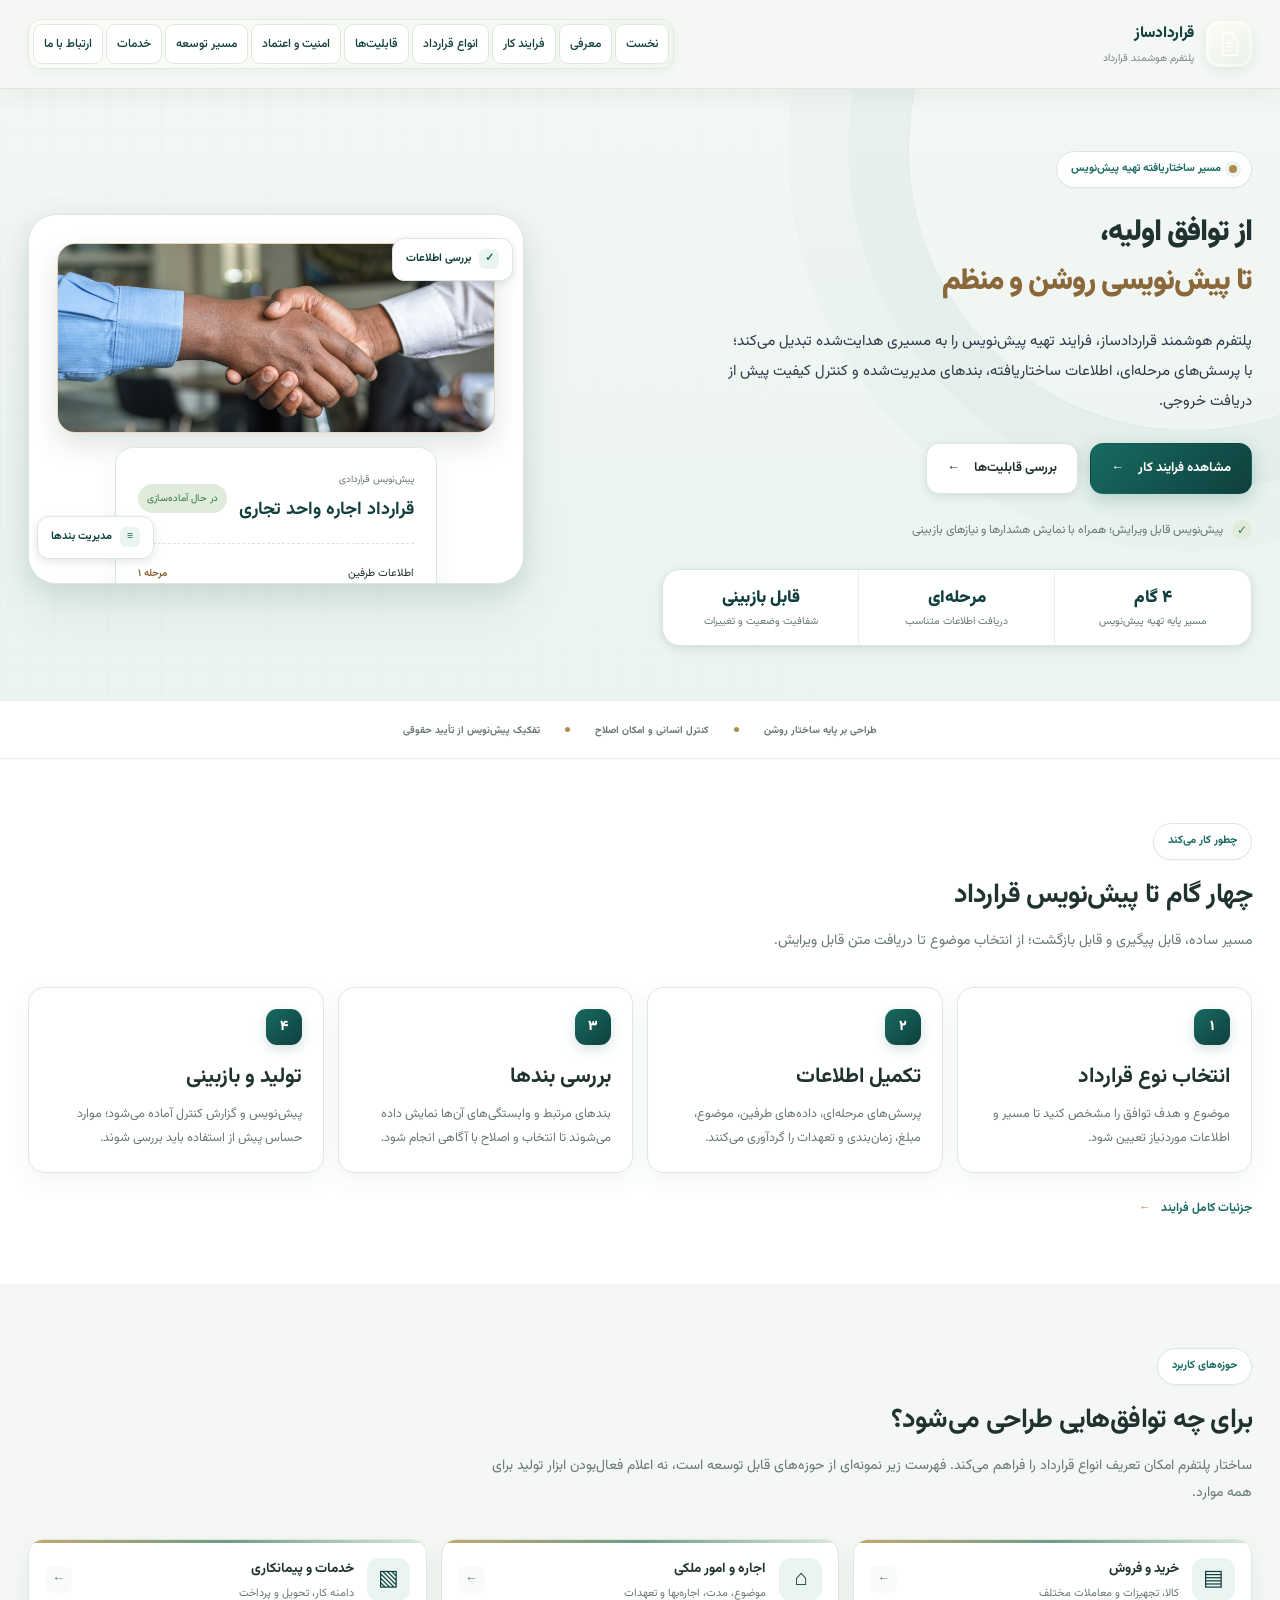
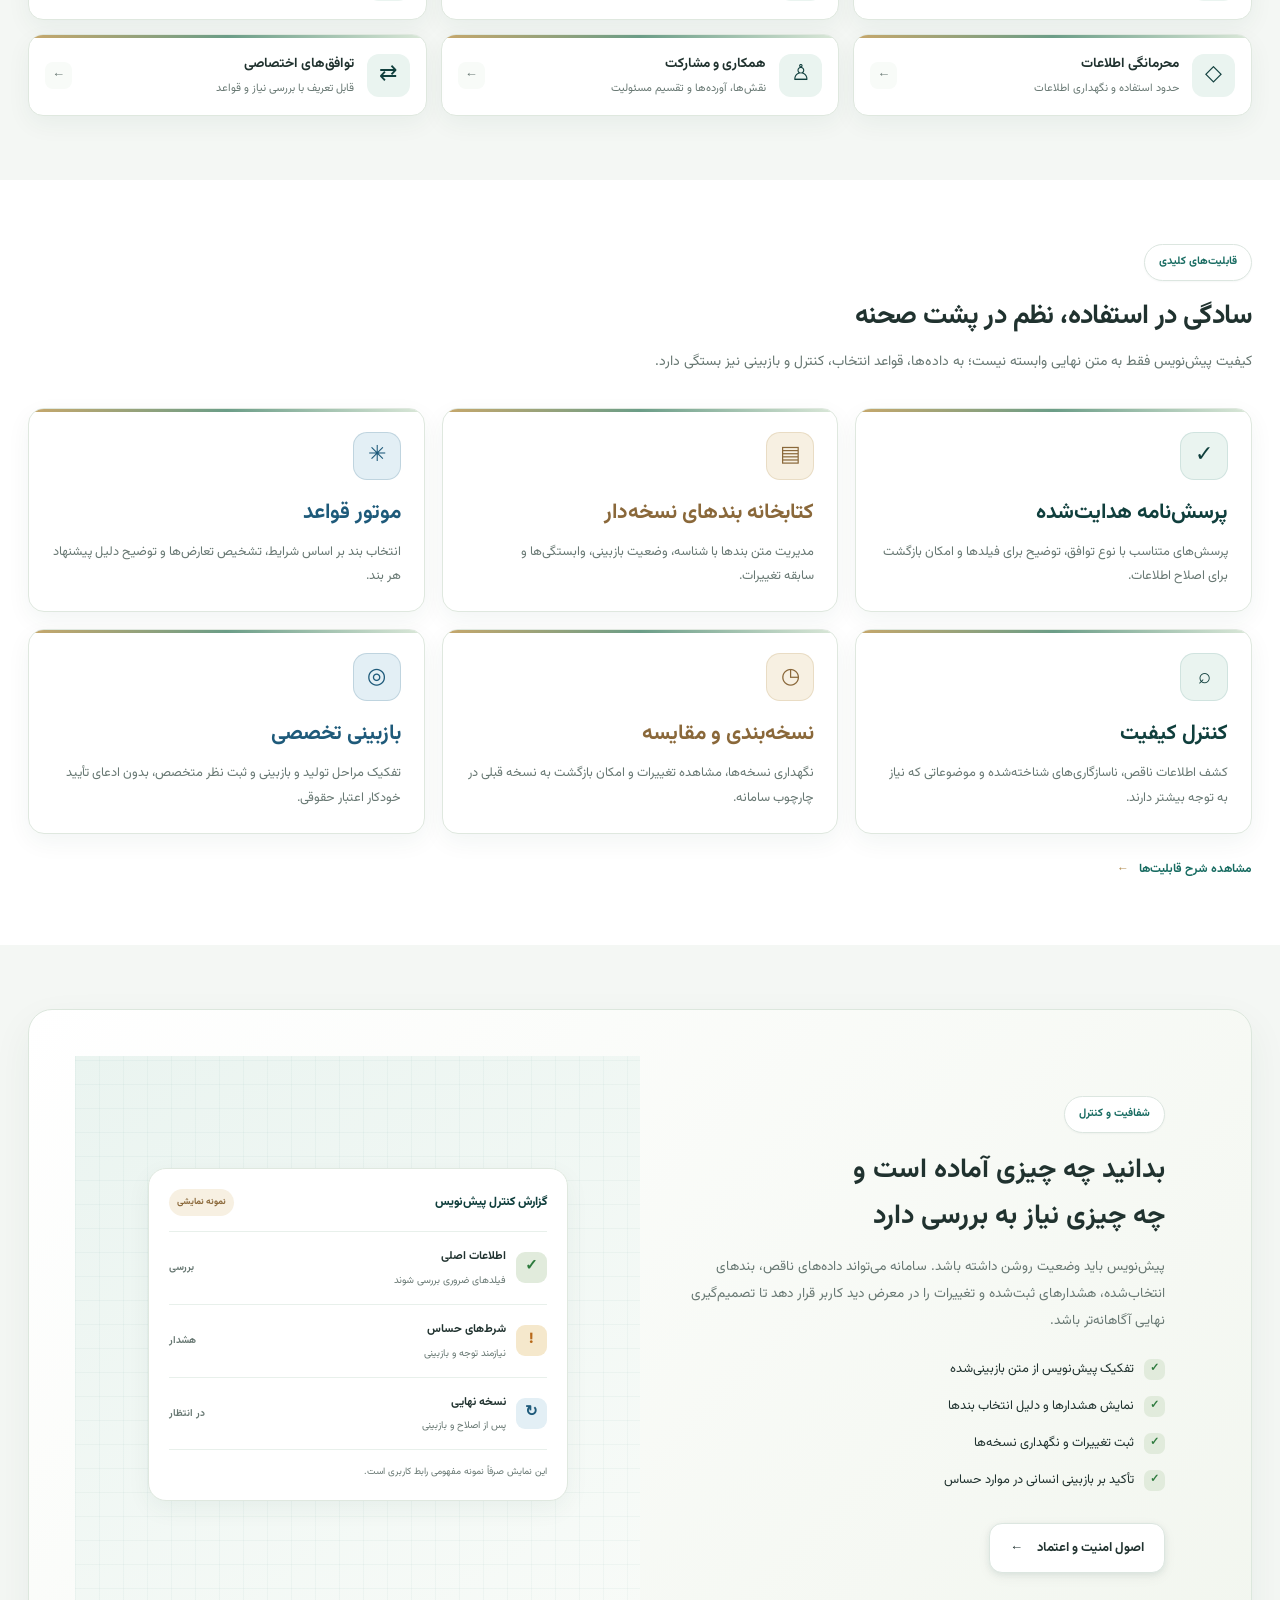
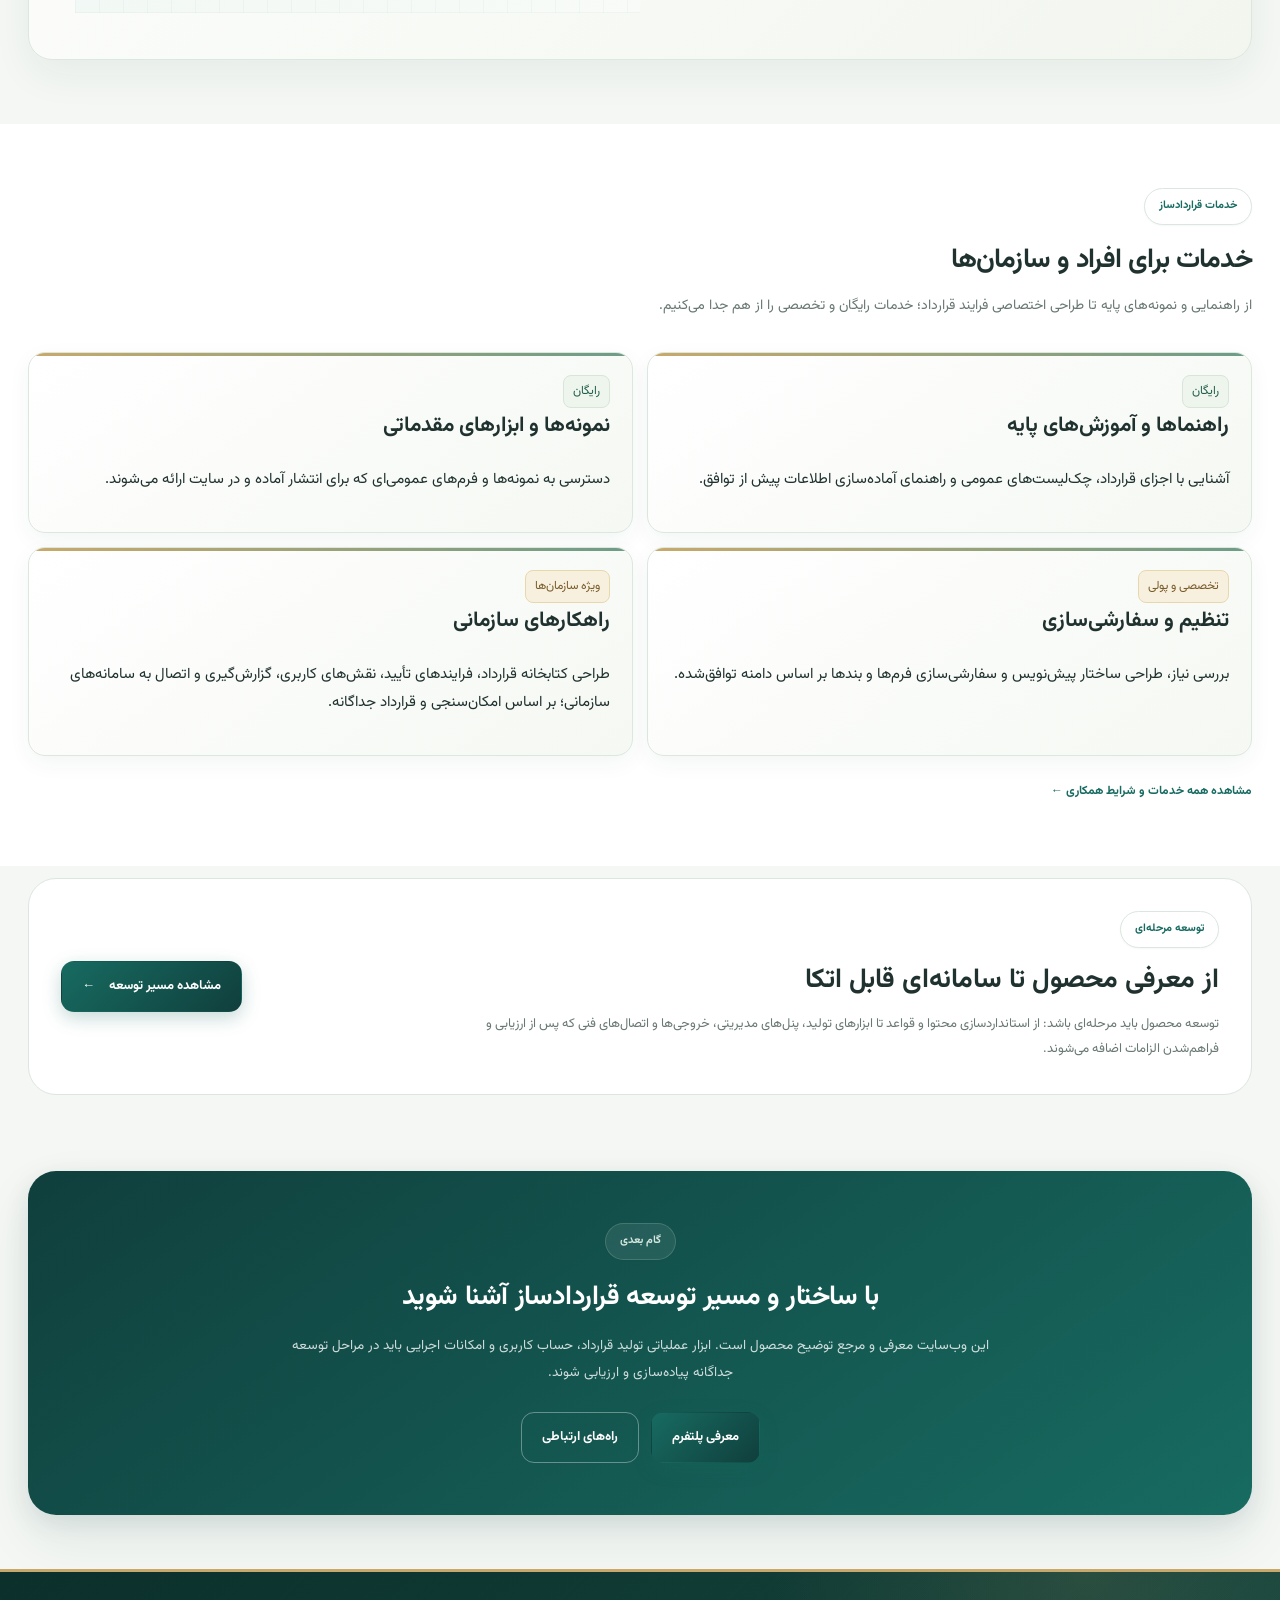
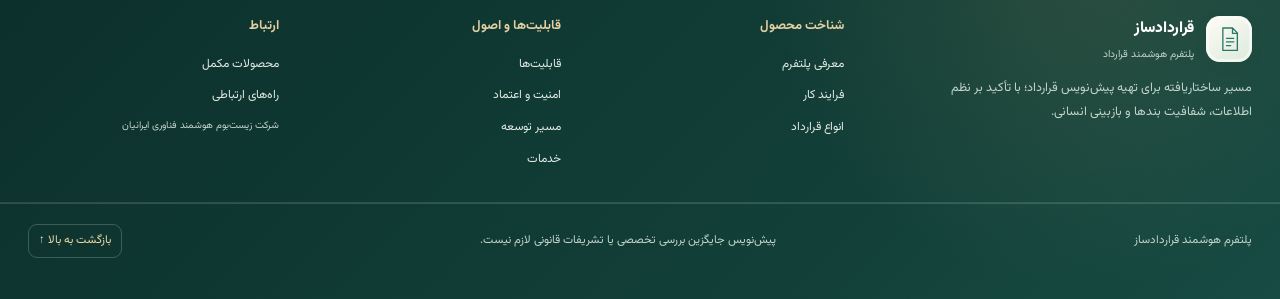
==== commit 1f214633: "Add services item to main and error-page menus" ====
--- a/index.html
+++ b/index.html
@@ -9,7 +9,7 @@
   <link rel="stylesheet" href="assets/css/style.css">
 </head>
 <body id="top">
-  <header class="site-header"><div class="container header-inner"><a class="brand" href="index.html" aria-label="صفحه نخست قراردادساز"><span class="brand-mark" aria-hidden="true"><svg viewBox="0 0 48 48" fill="none"><path d="M13 5h16l8 8v29H13zM29 5v9h8M19 22h12M19 28h12M19 34h7" stroke="currentColor" stroke-width="2.2" stroke-linecap="round" stroke-linejoin="round"/></svg></span><span><strong>قراردادساز</strong><small>پلتفرم هوشمند قرارداد</small></span></a><button class="menu-toggle" aria-expanded="false" aria-controls="main-nav" type="button"><span>فهرست</span><span aria-hidden="true">☰</span></button><nav class="main-nav" id="main-nav" aria-label="منوی اصلی"><a class="active" href="index.html">نخست</a><a class="" href="pages/about.html">معرفی</a><a href="pages/process.html">فرایند کار</a><a href="index.html#types">انواع قرارداد</a><a href="pages/capabilities.html">قابلیت‌ها</a><a href="pages/security.html">امنیت و اعتماد</a><a href="pages/roadmap.html">مسیر توسعه</a><a class="nav-cta " href="pages/contact.html">ارتباط با ما</a></nav></div></header>
+  <header class="site-header"><div class="container header-inner"><a class="brand" href="index.html" aria-label="صفحه نخست قراردادساز"><span class="brand-mark" aria-hidden="true"><svg viewBox="0 0 48 48" fill="none"><path d="M13 5h16l8 8v29H13zM29 5v9h8M19 22h12M19 28h12M19 34h7" stroke="currentColor" stroke-width="2.2" stroke-linecap="round" stroke-linejoin="round"/></svg></span><span><strong>قراردادساز</strong><small>پلتفرم هوشمند قرارداد</small></span></a><button class="menu-toggle" aria-expanded="false" aria-controls="main-nav" type="button"><span>فهرست</span><span aria-hidden="true">☰</span></button><nav class="main-nav" id="main-nav" aria-label="منوی اصلی"><a class="active" href="index.html">نخست</a><a class="" href="pages/about.html">معرفی</a><a href="pages/process.html">فرایند کار</a><a href="index.html#types">انواع قرارداد</a><a href="pages/capabilities.html">قابلیت‌ها</a><a href="pages/security.html">امنیت و اعتماد</a><a href="pages/roadmap.html">مسیر توسعه</a><a href="pages/services.html">خدمات</a><a class="nav-cta " href="pages/contact.html">ارتباط با ما</a></nav></div></header>
 
   <main>
     <section class="hero">
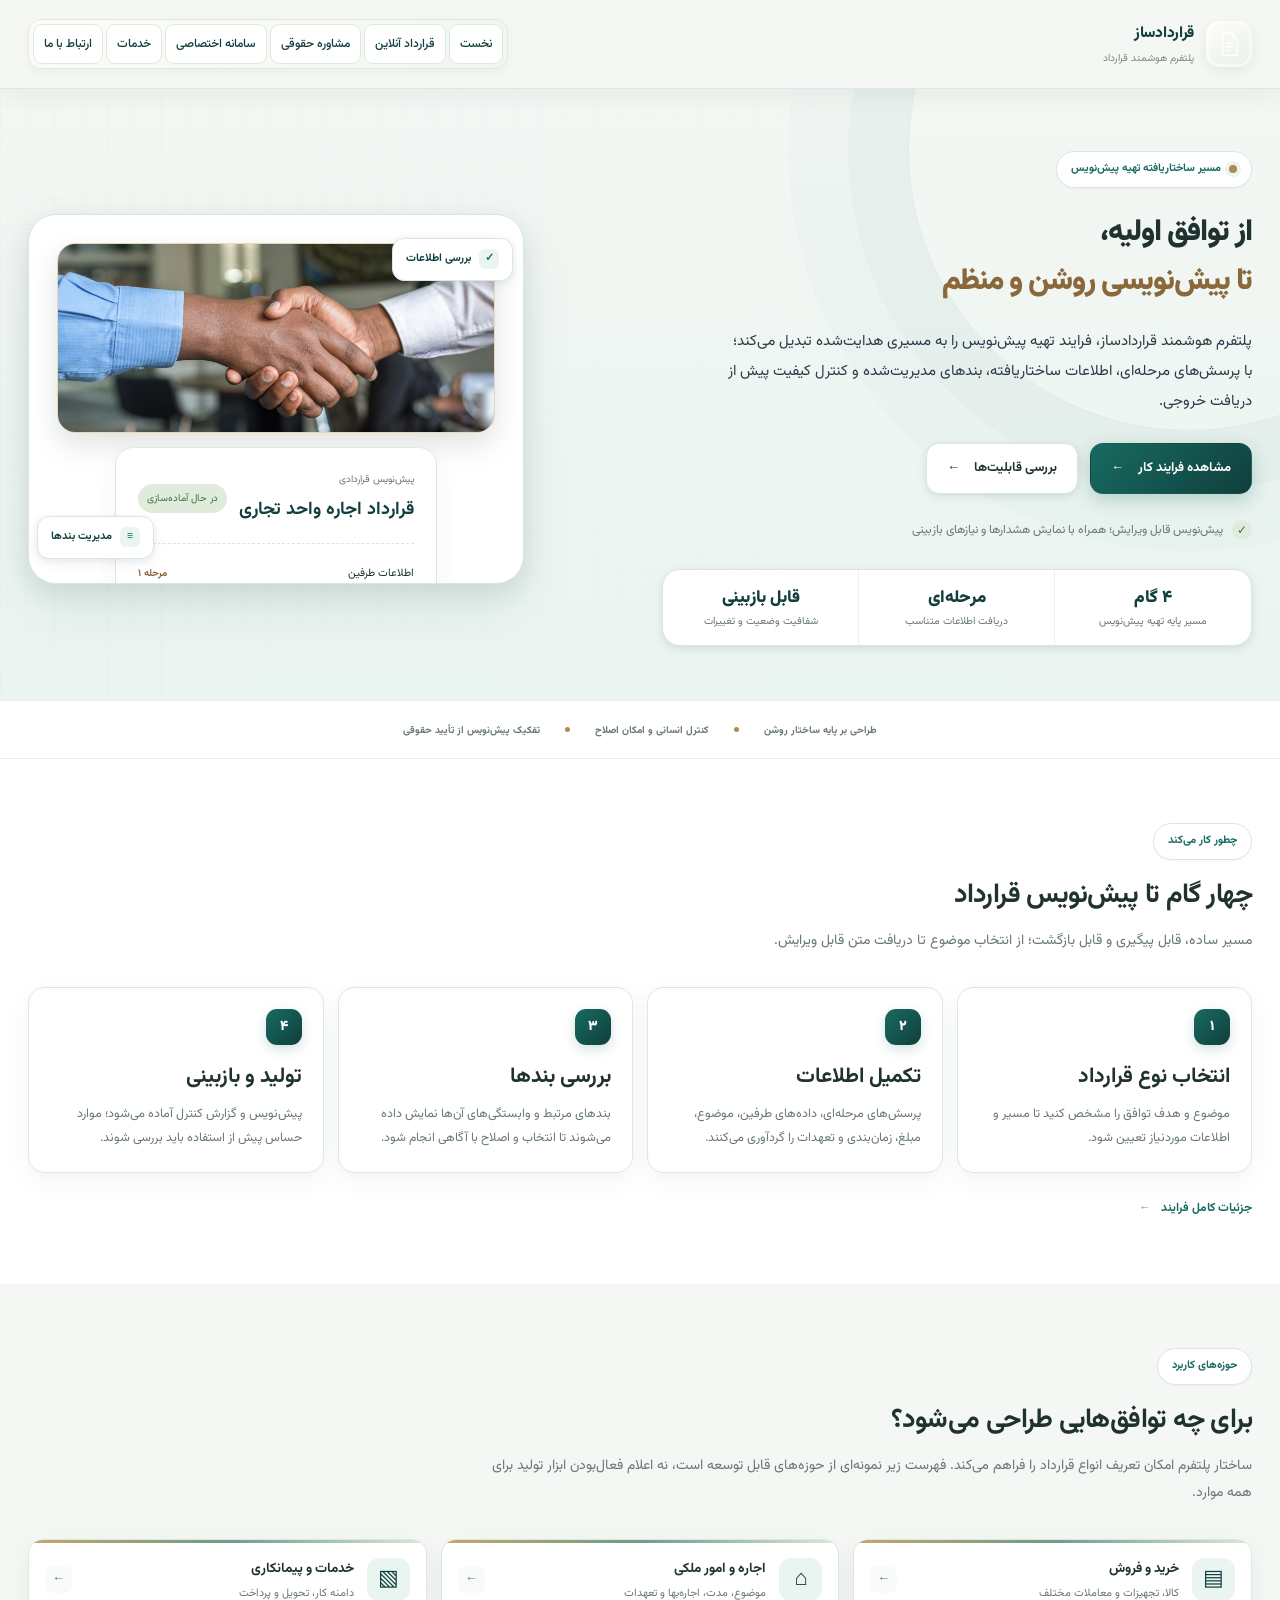
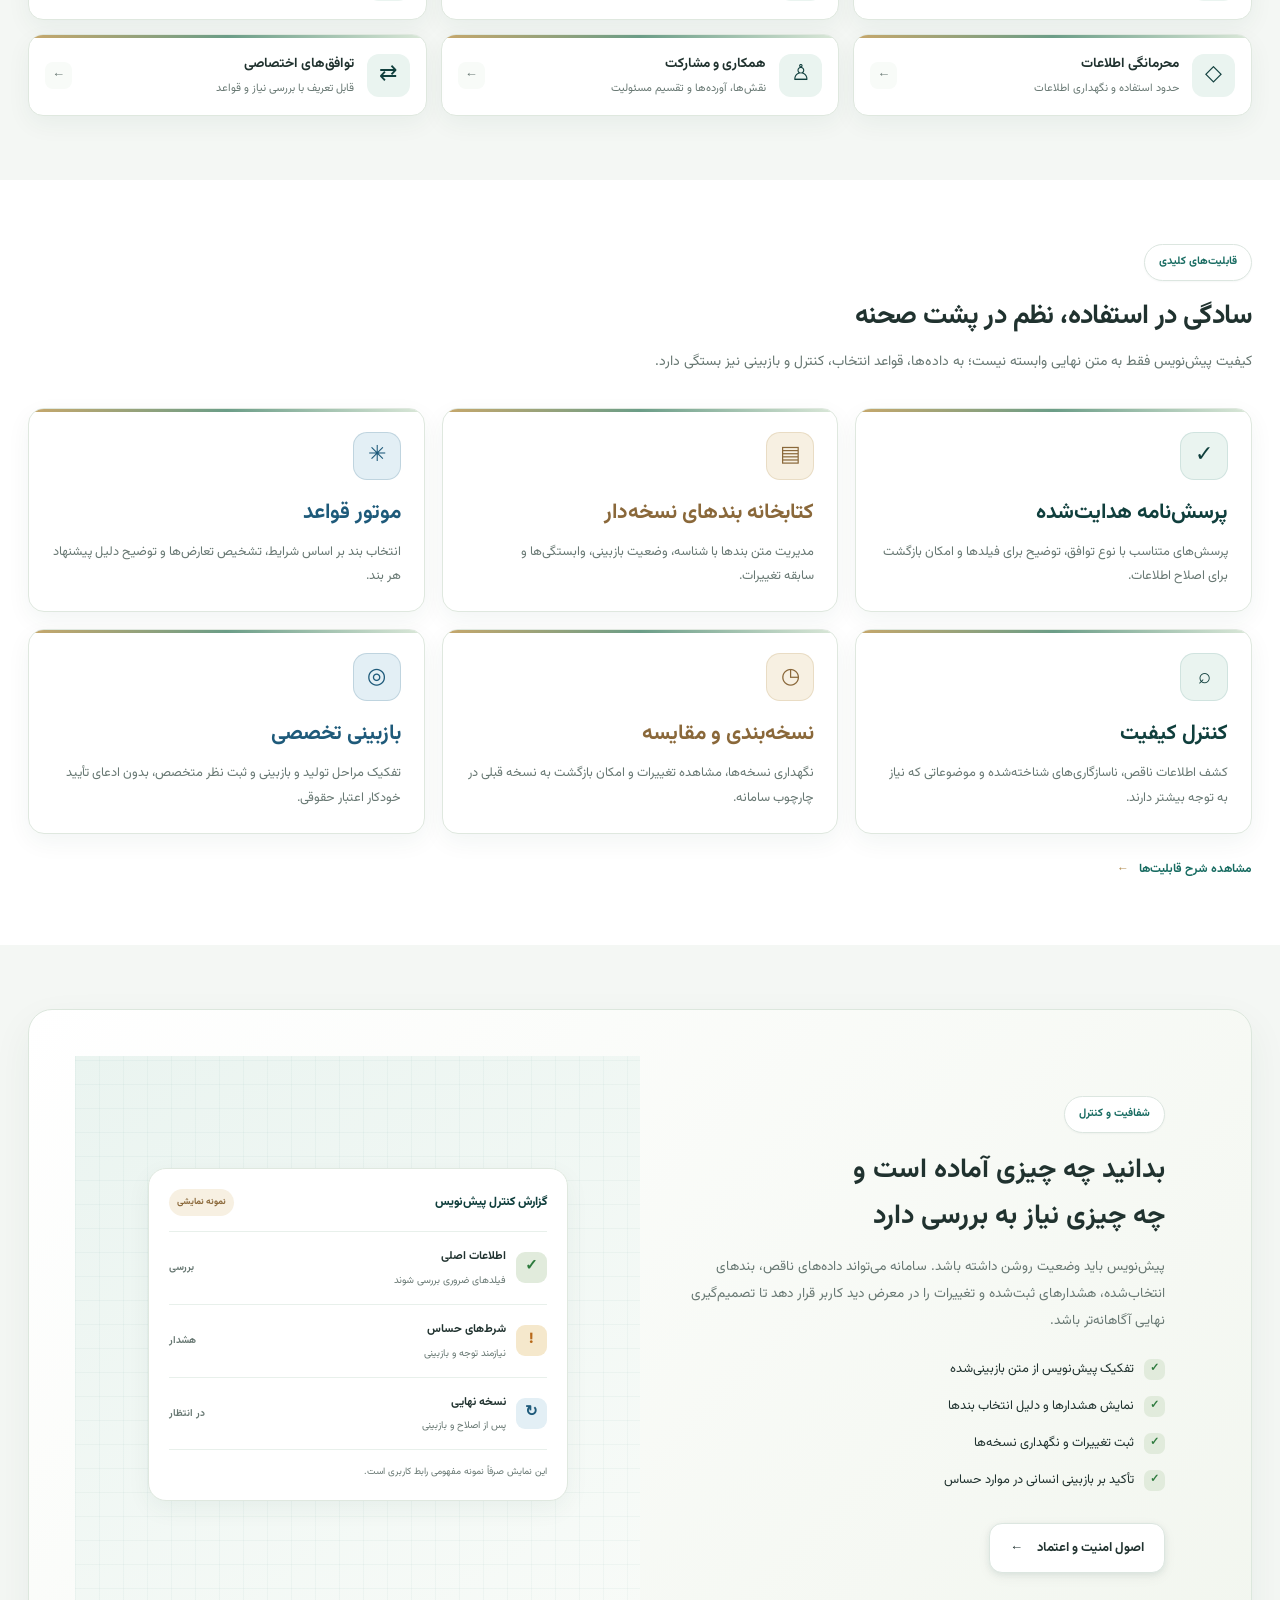
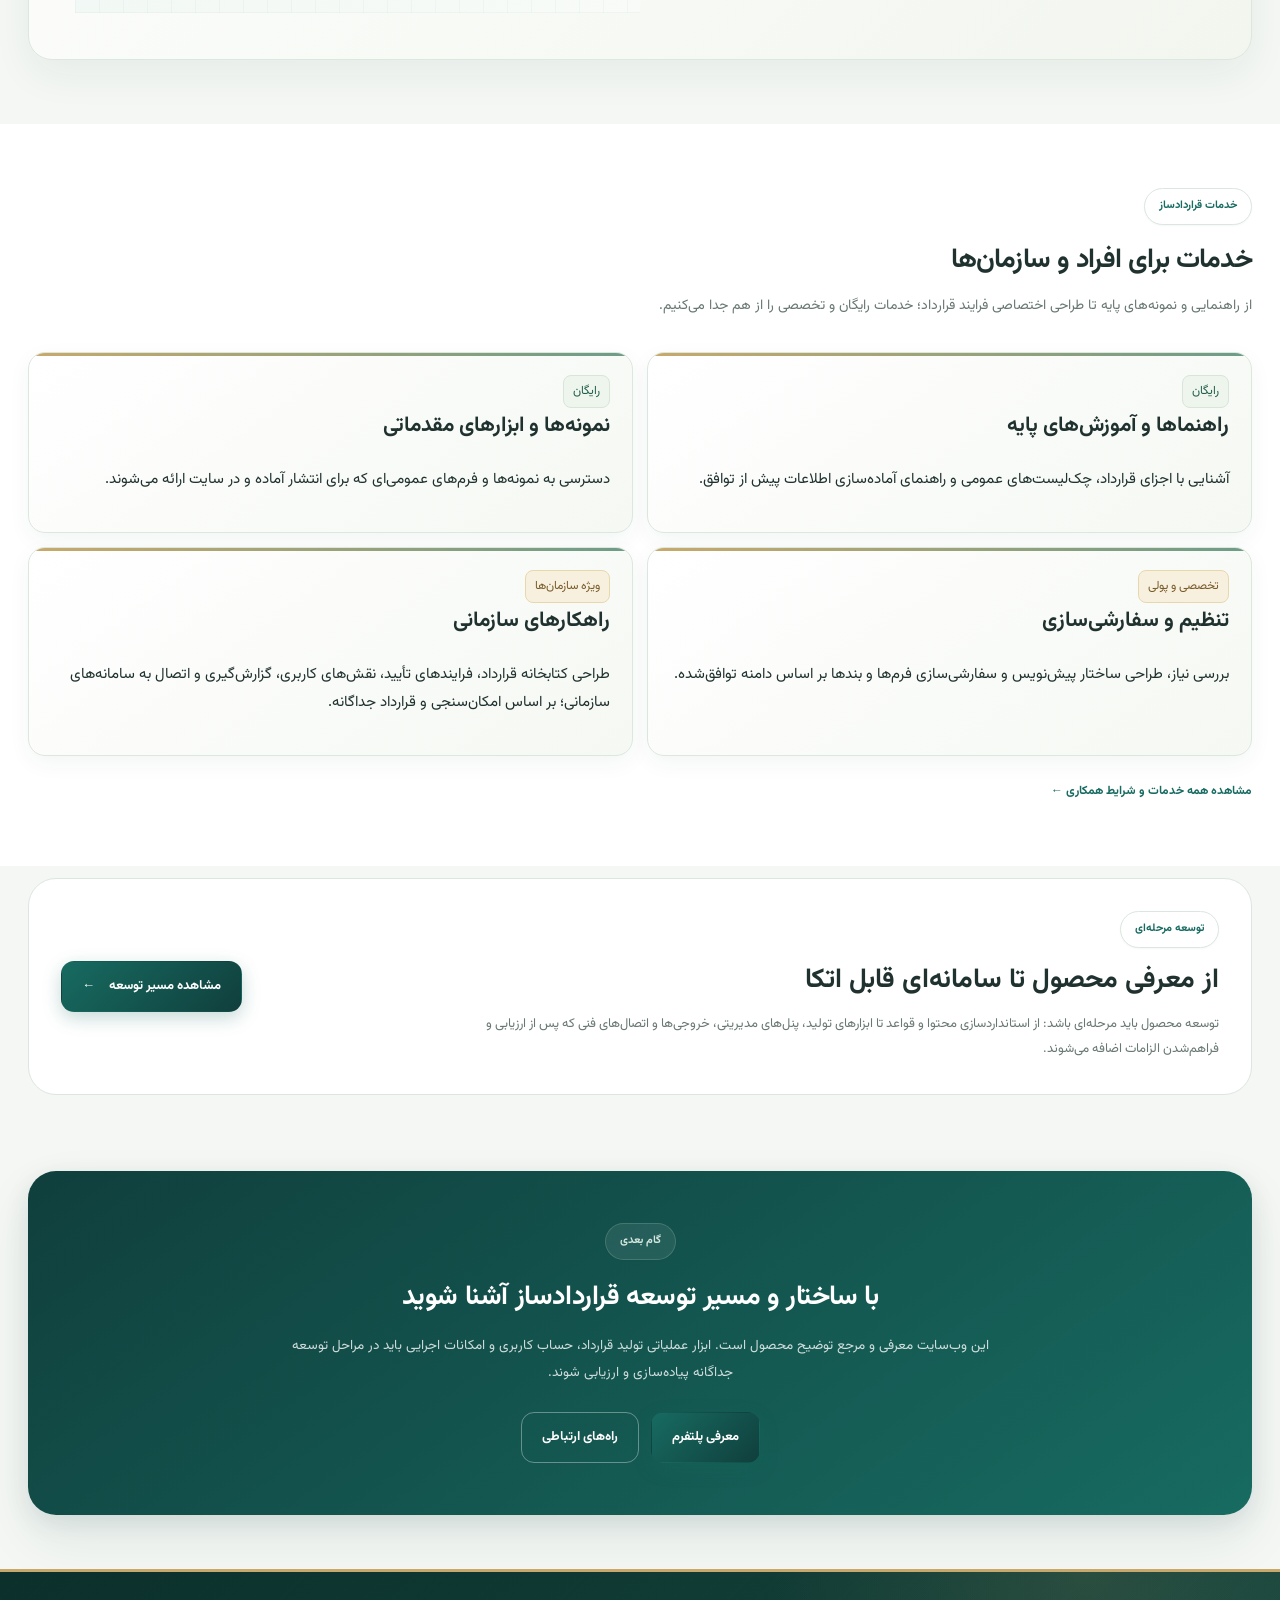
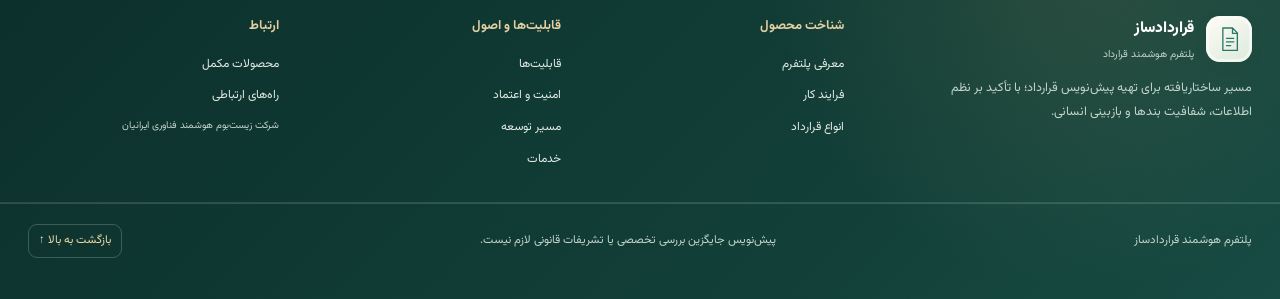
==== commit 56292dda: "Simplify main navigation and public description" ====
--- a/index.html
+++ b/index.html
@@ -4,12 +4,12 @@
   <meta charset="utf-8">
   <meta name="viewport" content="width=device-width,initial-scale=1">
   <meta name="theme-color" content="#103f3d">
-  <meta name="description" content="پلتفرم هوشمند قراردادساز؛ مسیر هدایت‌شده برای تهیه، تکمیل، بازبینی و مدیریت پیش‌نویس قراردادها.">
-  <title>پلتفرم هوشمند قراردادساز | تولید پیش‌نویس قرارداد</title>
+  <meta name="description" content="پلتفرم هوشمند قراردادساز؛ تنظیم قرارداد آنلاین، مشاوره حقوقی قرارداد و سامانه اختصاصی برای اشخاص و سازمان‌ها.">
+  <title>پلتفرم هوشمند قراردادساز</title>
   <link rel="stylesheet" href="assets/css/style.css">
 </head>
 <body id="top">
-  <header class="site-header"><div class="container header-inner"><a class="brand" href="index.html" aria-label="صفحه نخست قراردادساز"><span class="brand-mark" aria-hidden="true"><svg viewBox="0 0 48 48" fill="none"><path d="M13 5h16l8 8v29H13zM29 5v9h8M19 22h12M19 28h12M19 34h7" stroke="currentColor" stroke-width="2.2" stroke-linecap="round" stroke-linejoin="round"/></svg></span><span><strong>قراردادساز</strong><small>پلتفرم هوشمند قرارداد</small></span></a><button class="menu-toggle" aria-expanded="false" aria-controls="main-nav" type="button"><span>فهرست</span><span aria-hidden="true">☰</span></button><nav class="main-nav" id="main-nav" aria-label="منوی اصلی"><a class="active" href="index.html">نخست</a><a class="" href="pages/about.html">معرفی</a><a href="pages/process.html">فرایند کار</a><a href="index.html#types">انواع قرارداد</a><a href="pages/capabilities.html">قابلیت‌ها</a><a href="pages/security.html">امنیت و اعتماد</a><a href="pages/roadmap.html">مسیر توسعه</a><a href="pages/services.html">خدمات</a><a class="nav-cta " href="pages/contact.html">ارتباط با ما</a></nav></div></header>
+  <header class="site-header"><div class="container header-inner"><a class="brand" href="index.html" aria-label="صفحه نخست قراردادساز"><span class="brand-mark" aria-hidden="true"><svg viewBox="0 0 48 48" fill="none"><path d="M13 5h16l8 8v29H13zM29 5v9h8M19 22h12M19 28h12M19 34h7" stroke="currentColor" stroke-width="2.2" stroke-linecap="round" stroke-linejoin="round"/></svg></span><span><strong>قراردادساز</strong><small>پلتفرم هوشمند قرارداد</small></span></a><button class="menu-toggle" aria-expanded="false" aria-controls="main-nav" type="button"><span>فهرست</span><span aria-hidden="true">☰</span></button><nav class="main-nav" id="main-nav" aria-label="منوی اصلی"><a class="active" href="index.html">نخست</a><a href="pages/process.html">قرارداد آنلاین</a><a href="pages/about.html">مشاوره حقوقی</a><a href="pages/capabilities.html">سامانه اختصاصی</a><a href="pages/services.html">خدمات</a><a href="pages/contact.html">ارتباط با ما</a></nav></div></header>
 
   <main>
     <section class="hero">
--- a/assets/css/style.css
+++ b/assets/css/style.css
@@ -191,7 +191,7 @@
   display:inline-block
 }
 .hero h1 {
-  font-size:clamp(30px,4.2vw,47px);
+  font-size:clamp(24px,3vw,30px);
   line-height:1.65;
   letter-spacing:-1px;
   margin:15px 0 14px;
@@ -718,7 +718,7 @@
   display:grid;
   grid-template-columns:1.7fr 1fr 1fr 1.2fr;
   gap:35px;
-  padding:42px 0 34px
+  padding:42px 0 30px
 }
 .brand-footer {
   color:white
@@ -806,7 +806,7 @@
   color:#e0c98f
 }
 .inner-hero h1 {
-  font-size:clamp(25px,3.5vw,36px);
+  font-size:clamp(22px,2.8vw,30px);
   margin:4px 0 7px;
   line-height:1.6
 }
@@ -1067,7 +1067,7 @@
     max-width:none
   }
   .hero h1 {
-    font-size:34px
+    font-size:30px
   }
   .hero-lead {
     font-size:13px
@@ -1162,7 +1162,7 @@
     grid-template-columns:1fr 1fr
   }
   .inner-hero {
-    padding:34px 0
+    padding:30px 0
   }
   .inner-main {
     padding:22px 0 45px
@@ -1294,7 +1294,7 @@
 .hero-copy{max-width:650px}
 .eyebrow{color:var(--deep2);background:#fff;border:1px solid var(--line);border-radius:999px;padding:7px 14px;letter-spacing:0;box-shadow:0 1px 2px rgba(16,63,61,.04)}
 .eyebrow i{width:8px;height:8px;box-shadow:0 0 0 4px var(--mint)}
-.hero h1{font-size:clamp(30px,4.2vw,49px);line-height:1.5;letter-spacing:-1px;color:var(--ink);font-weight:900;margin:20px 0}
+.hero h1{font-size:clamp(24px,3vw,30px);line-height:1.5;letter-spacing:-1px;color:var(--ink);font-weight:900;margin:20px 0}
 .hero h1 em{color:var(--gold-dark)}
 .hero-lead{font-size:15px;line-height:2;color:#2c3a48;max-width:600px}
 .hero-actions{gap:12px;margin-top:26px}
@@ -1320,7 +1320,7 @@
 .process-preview,.section-light,.ecosystem{border-color:var(--line-light)}
 .section-title{margin-bottom:36px}
 .section-title .eyebrow{margin-bottom:12px}
-.section-title h2{font-size:clamp(24px,3.2vw,36px);line-height:1.4;letter-spacing:-.6px}
+.section-title h2{font-size:clamp(21px,2.7vw,28px);line-height:1.4;letter-spacing:-.6px}
 .section-title p{font-size:14px;line-height:1.9}
 .process-grid,.process-steps,.steps{gap:15px}
 .process-card,.process-step,.info-card,.mini-card,.capability-card,.feature-card,.ecosystem-card,.content-block,.article-content>section{
@@ -1332,7 +1332,7 @@
 .site-footer{background:var(--deep);color:#c8e0da}
 .footer-links a,.footer-bottom a{ text-decoration:none!important }
 .inner-hero{background:linear-gradient(180deg,#f4f7f4 0%,#eaf4f0 100%);border-bottom:1px solid var(--line);padding:42px 0}
-.inner-hero h1{font-size:clamp(26px,3.5vw,38px);line-height:1.5;color:var(--ink);margin:12px 0}
+.inner-hero h1{font-size:clamp(22px,2.8vw,30px);line-height:1.5;color:var(--ink);margin:12px 0}
 .inner-hero p{color:var(--muted);max-width:800px}
 .breadcrumbs{font-size:12px;color:var(--muted);margin-bottom:16px}
 .breadcrumbs a{color:var(--deep2)}
@@ -1353,7 +1353,7 @@
 .footer-brand-mark{border-radius:14px}
 .footer-bottom{font-size:11.5px}
 @media(max-width:1000px){
- .hero-grid{grid-template-columns:1fr;gap:34px}
+ .hero-grid{grid-template-columns:1fr;gap:30px}
  .hero-copy{max-width:760px}
  .hero-art{width:100%;max-width:580px;min-height:300px;margin-inline:auto}
  .main-nav{justify-content:flex-start}
@@ -1363,7 +1363,7 @@
  .topline-inner{flex-wrap:wrap;gap:4px 14px}
  .header-inner{min-height:72px}
  .hero{padding:42px 0 38px}
- .hero h1{font-size:clamp(29px,7vw,39px)}
+ .hero h1{font-size:clamp(24px,4vw,30px)}
  .hero-art{padding:18px;min-height:260px}
  .section{padding:46px 0}
  .content-block{padding:19px}
@@ -1402,7 +1402,7 @@
 .trust-inner i{width:5px;height:5px;background:var(--gold);border-radius:50%}
 .section-title{max-width:760px;margin-bottom:32px}
 .section-title>.eyebrow{margin-bottom:13px}
-.section-title h2{font-size:clamp(24px,3.1vw,35px);line-height:1.45;margin:0 0 9px}
+.section-title h2{font-size:clamp(21px,2.7vw,28px);line-height:1.45;margin:0 0 9px}
 .section-title p{font-size:14px;line-height:1.95;margin:0;color:var(--muted)}
 .home-steps{display:grid;grid-template-columns:repeat(4,minmax(0,1fr));gap:14px}
 .home-step{background:#fff;border:1.5px solid var(--line);border-radius:18px;padding:21px;transition:transform .25s,border-color .25s,box-shadow .25s}
@@ -1439,7 +1439,7 @@
 .home-check-list{list-style:none;margin:0 0 24px;padding:0}
 .home-check-list li{display:flex;align-items:flex-start;gap:10px;padding:7px 0;font-size:12.8px;line-height:1.8;color:var(--ink-2)}
 .home-check-list li:before{content:"✓";flex-shrink:0;display:grid;place-items:center;width:21px;height:21px;border-radius:7px;background:#e1ebdc;color:#2d7a3d;font-size:11px;font-weight:900;margin-top:1px}
-.home-feature-visual{position:relative;display:flex;align-items:center;justify-content:center;padding:34px;background:linear-gradient(145deg,var(--mint),#f8fbf8);overflow:hidden}
+.home-feature-visual{position:relative;display:flex;align-items:center;justify-content:center;padding:30px;background:linear-gradient(145deg,var(--mint),#f8fbf8);overflow:hidden}
 .home-feature-visual:before{content:"";position:absolute;inset:0;background-image:repeating-linear-gradient(0deg,rgba(23,107,97,.04) 0,rgba(23,107,97,.04) 1px,transparent 1px,transparent 24px),repeating-linear-gradient(90deg,rgba(23,107,97,.04) 0,rgba(23,107,97,.04) 1px,transparent 1px,transparent 24px)}
 .home-quality-panel{position:relative;width:100%;max-width:420px;background:#fff;border:1px solid var(--line);border-radius:18px;padding:20px;box-shadow:var(--shadow-lg)}
 .quality-panel-head{display:flex;justify-content:space-between;align-items:center;gap:10px;padding-bottom:15px;border-bottom:1px solid var(--line-light);font-size:12px;font-weight:800;color:var(--deep)}
@@ -1462,7 +1462,7 @@
 .closing-cta{margin:12px auto 54px;width:calc(100% - 56px);max-width:1224px;padding:52px 30px;text-align:center}
 .closing-cta-inner{max-width:760px}
 .closing-cta .eyebrow{background:rgba(255,255,255,.08);border-color:rgba(255,255,255,.15);color:#d5e7df}
-.closing-cta h2{color:#fff;font-size:clamp(24px,3vw,34px);line-height:1.5;margin:15px 0 12px}
+.closing-cta h2{color:#fff;font-size:clamp(24px,3vw,30px);line-height:1.5;margin:15px 0 12px}
 .closing-cta p{color:rgba(255,255,255,.8);font-size:13.5px;line-height:2;margin:0}
 .closing-cta .hero-actions{justify-content:center}
 .closing-cta .button-outline{background:transparent;color:#fff;border-color:rgba(255,255,255,.35);box-shadow:none}
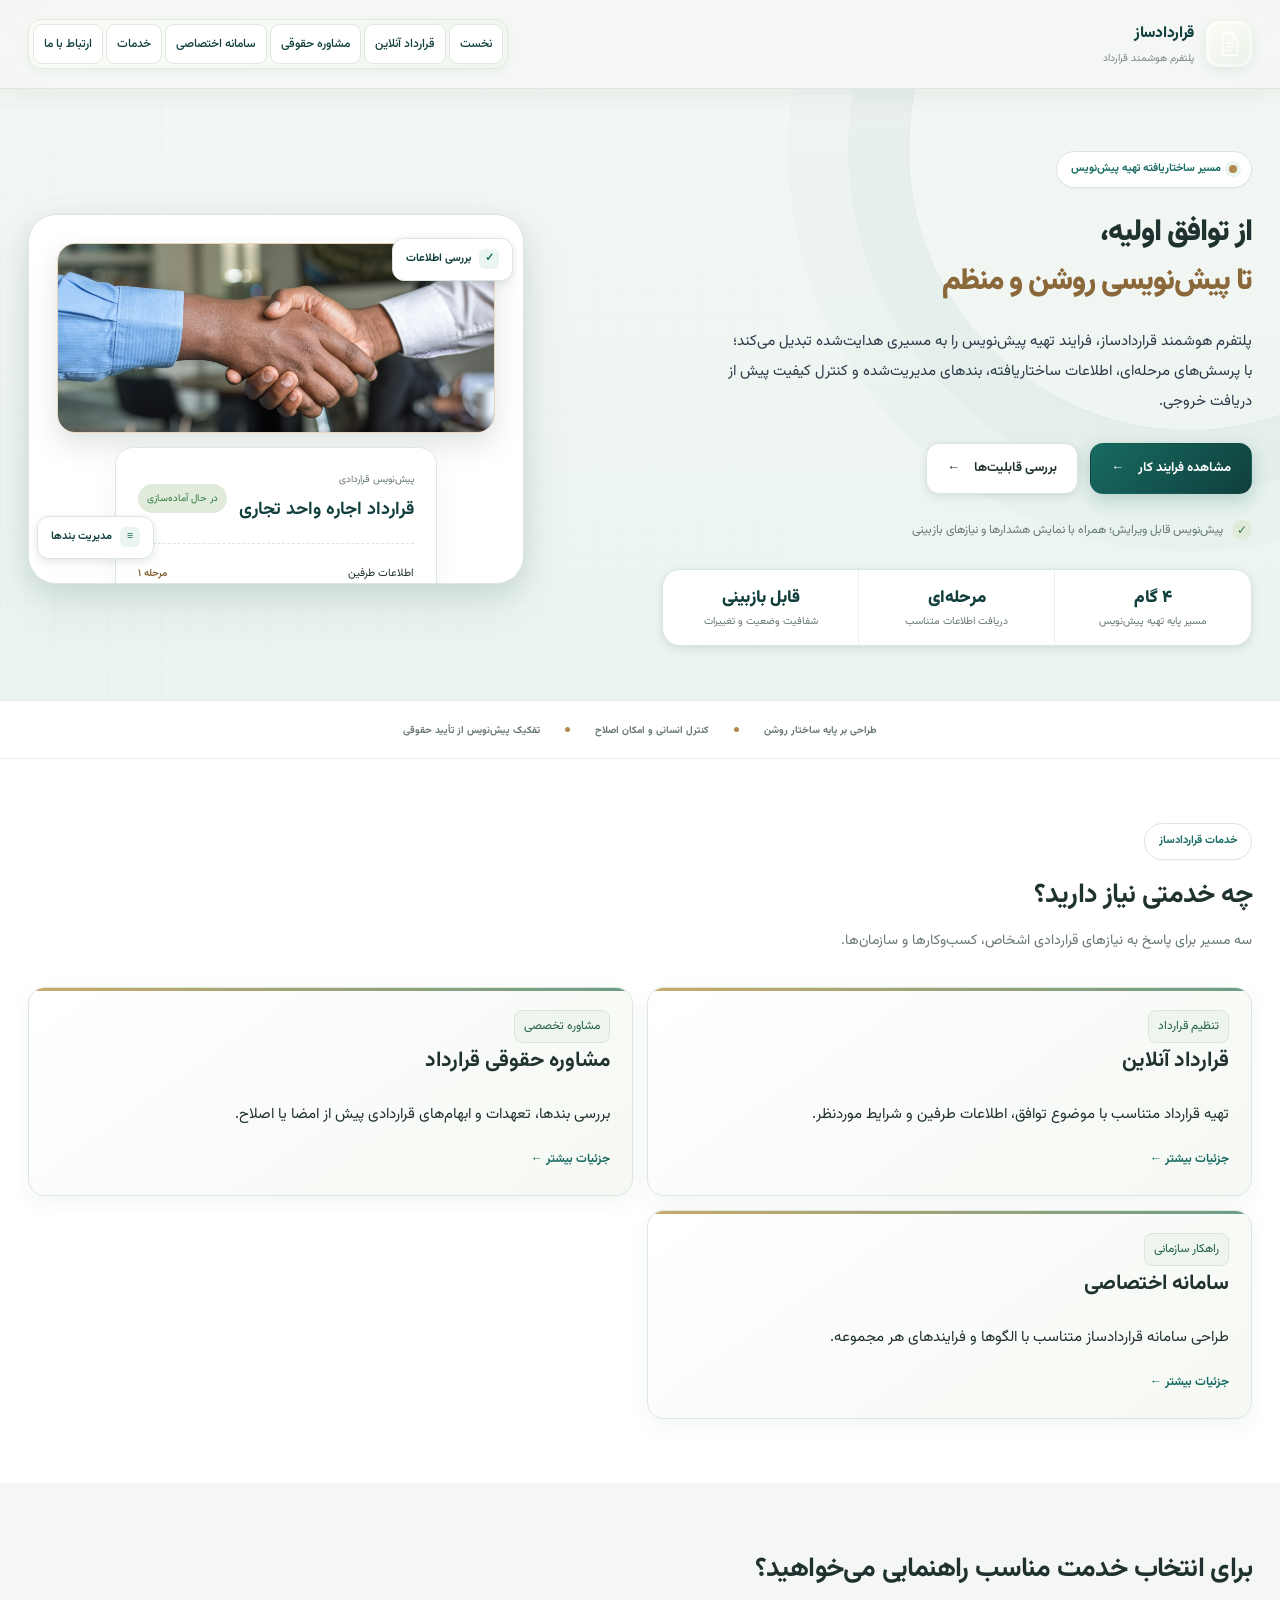
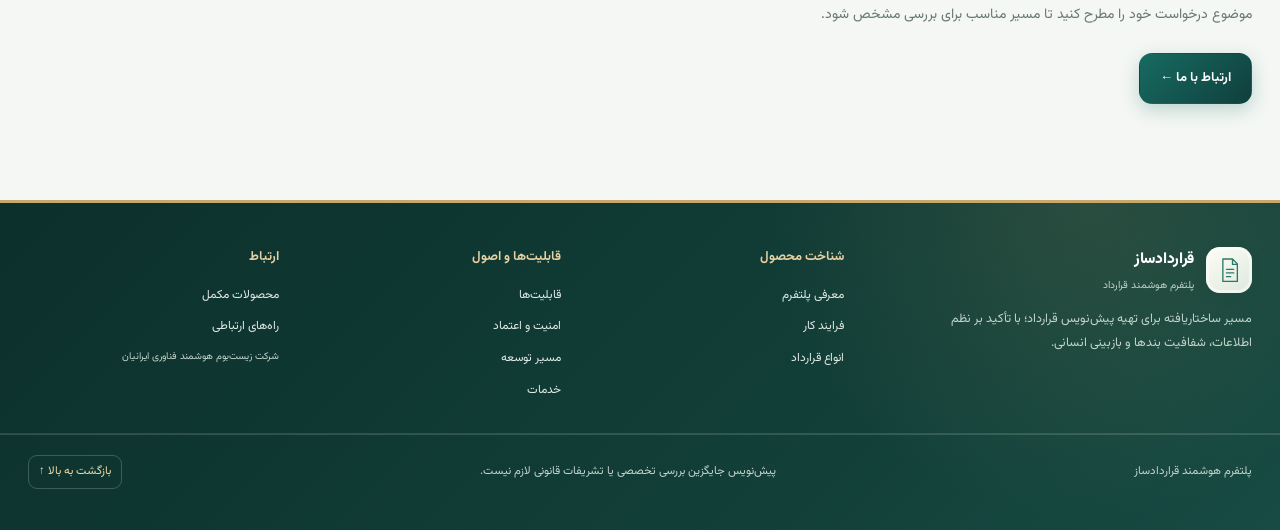
==== commit 3ae507f0: "Remove internal product sections from public homepage" ====
--- a/index.html
+++ b/index.html
@@ -59,121 +59,7 @@
       </div>
     </section>
 
-    <section class="section section-light" id="how">
-      <div class="container">
-        <header class="section-title">
-          <span class="eyebrow">چطور کار می‌کند</span>
-          <h2>چهار گام تا پیش‌نویس قرارداد</h2>
-          <p>مسیر ساده، قابل پیگیری و قابل بازگشت؛ از انتخاب موضوع تا دریافت متن قابل ویرایش.</p>
-        </header>
-        <div class="home-steps">
-          <article class="home-step"><span class="home-step-num">۱</span><h3>انتخاب نوع قرارداد</h3><p>موضوع و هدف توافق را مشخص کنید تا مسیر و اطلاعات موردنیاز تعیین شود.</p></article>
-          <article class="home-step"><span class="home-step-num">۲</span><h3>تکمیل اطلاعات</h3><p>پرسش‌های مرحله‌ای، داده‌های طرفین، موضوع، مبلغ، زمان‌بندی و تعهدات را گردآوری می‌کنند.</p></article>
-          <article class="home-step"><span class="home-step-num">۳</span><h3>بررسی بندها</h3><p>بندهای مرتبط و وابستگی‌های آن‌ها نمایش داده می‌شوند تا انتخاب و اصلاح با آگاهی انجام شود.</p></article>
-          <article class="home-step"><span class="home-step-num">۴</span><h3>تولید و بازبینی</h3><p>پیش‌نویس و گزارش کنترل آماده می‌شود؛ موارد حساس پیش از استفاده باید بررسی شوند.</p></article>
-        </div>
-        <div class="section-action"><a class="text-link" href="pages/process.html">جزئیات کامل فرایند <span aria-hidden="true">←</span></a></div>
-      </div>
-    </section>
-
-    <section class="section" id="types">
-      <div class="container">
-        <header class="section-title">
-          <span class="eyebrow">حوزه‌های کاربرد</span>
-          <h2>برای چه توافق‌هایی طراحی می‌شود؟</h2>
-          <p>ساختار پلتفرم امکان تعریف انواع قرارداد را فراهم می‌کند. فهرست زیر نمونه‌ای از حوزه‌های قابل توسعه است، نه اعلام فعال‌بودن ابزار تولید برای همه موارد.</p>
-        </header>
-        <div class="home-types">
-          <a class="home-type" href="pages/capabilities.html"><span class="home-type-icon">▤</span><span><strong>خرید و فروش</strong><small>کالا، تجهیزات و معاملات مختلف</small></span><b>←</b></a>
-          <a class="home-type" href="pages/capabilities.html"><span class="home-type-icon">⌂</span><span><strong>اجاره و امور ملکی</strong><small>موضوع، مدت، اجاره‌بها و تعهدات</small></span><b>←</b></a>
-          <a class="home-type" href="pages/capabilities.html"><span class="home-type-icon">▧</span><span><strong>خدمات و پیمانکاری</strong><small>دامنه کار، تحویل و پرداخت</small></span><b>←</b></a>
-          <a class="home-type" href="pages/capabilities.html"><span class="home-type-icon">◇</span><span><strong>محرمانگی اطلاعات</strong><small>حدود استفاده و نگهداری اطلاعات</small></span><b>←</b></a>
-          <a class="home-type" href="pages/capabilities.html"><span class="home-type-icon">♙</span><span><strong>همکاری و مشارکت</strong><small>نقش‌ها، آورده‌ها و تقسیم مسئولیت</small></span><b>←</b></a>
-          <a class="home-type" href="pages/capabilities.html"><span class="home-type-icon">⇄</span><span><strong>توافق‌های اختصاصی</strong><small>قابل تعریف با بررسی نیاز و قواعد</small></span><b>←</b></a>
-        </div>
-      </div>
-    </section>
-
-    <section class="section section-light" id="features">
-      <div class="container">
-        <header class="section-title">
-          <span class="eyebrow">قابلیت‌های کلیدی</span>
-          <h2>سادگی در استفاده، نظم در پشت صحنه</h2>
-          <p>کیفیت پیش‌نویس فقط به متن نهایی وابسته نیست؛ به داده‌ها، قواعد انتخاب، کنترل و بازبینی نیز بستگی دارد.</p>
-        </header>
-        <div class="home-feature-grid">
-          <article class="home-card"><span class="home-card-icon">✓</span><h3>پرسش‌نامه هدایت‌شده</h3><p>پرسش‌های متناسب با نوع توافق، توضیح برای فیلدها و امکان بازگشت برای اصلاح اطلاعات.</p></article>
-          <article class="home-card gold"><span class="home-card-icon">▤</span><h3>کتابخانه بندهای نسخه‌دار</h3><p>مدیریت متن بندها با شناسه، وضعیت بازبینی، وابستگی‌ها و سابقه تغییرات.</p></article>
-          <article class="home-card blue"><span class="home-card-icon">✳</span><h3>موتور قواعد</h3><p>انتخاب بند بر اساس شرایط، تشخیص تعارض‌ها و توضیح دلیل پیشنهاد هر بند.</p></article>
-          <article class="home-card"><span class="home-card-icon">⌕</span><h3>کنترل کیفیت</h3><p>کشف اطلاعات ناقص، ناسازگاری‌های شناخته‌شده و موضوعاتی که نیاز به توجه بیشتر دارند.</p></article>
-          <article class="home-card gold"><span class="home-card-icon">◷</span><h3>نسخه‌بندی و مقایسه</h3><p>نگهداری نسخه‌ها، مشاهده تغییرات و امکان بازگشت به نسخه قبلی در چارچوب سامانه.</p></article>
-          <article class="home-card blue"><span class="home-card-icon">◎</span><h3>بازبینی تخصصی</h3><p>تفکیک مراحل تولید و بازبینی و ثبت نظر متخصص، بدون ادعای تأیید خودکار اعتبار حقوقی.</p></article>
-        </div>
-        <div class="section-action"><a class="text-link" href="pages/capabilities.html">مشاهده شرح قابلیت‌ها <span aria-hidden="true">←</span></a></div>
-      </div>
-    </section>
-
-    <section class="section">
-      <div class="container">
-        <div class="home-feature-row">
-          <div class="home-feature-copy">
-            <span class="eyebrow">شفافیت و کنترل</span>
-            <h2>بدانید چه چیزی آماده است و چه چیزی نیاز به بررسی دارد</h2>
-            <p>پیش‌نویس باید وضعیت روشن داشته باشد. سامانه می‌تواند داده‌های ناقص، بندهای انتخاب‌شده، هشدارهای ثبت‌شده و تغییرات را در معرض دید کاربر قرار دهد تا تصمیم‌گیری نهایی آگاهانه‌تر باشد.</p>
-            <ul class="home-check-list">
-              <li>تفکیک پیش‌نویس از متن بازبینی‌شده</li>
-              <li>نمایش هشدارها و دلیل انتخاب بندها</li>
-              <li>ثبت تغییرات و نگهداری نسخه‌ها</li>
-              <li>تأکید بر بازبینی انسانی در موارد حساس</li>
-            </ul>
-            <a class="button button-outline" href="pages/security.html">اصول امنیت و اعتماد <span aria-hidden="true">←</span></a>
-          </div>
-          <div class="home-feature-visual" aria-hidden="true">
-            <div class="home-quality-panel">
-              <div class="quality-panel-head"><span>گزارش کنترل پیش‌نویس</span><b>نمونه نمایشی</b></div>
-              <div class="quality-row"><span class="quality-mark good">✓</span><span><strong>اطلاعات اصلی</strong><small>فیلدهای ضروری بررسی شوند</small></span><b>بررسی</b></div>
-              <div class="quality-row"><span class="quality-mark warn">!</span><span><strong>شرط‌های حساس</strong><small>نیازمند توجه و بازبینی</small></span><b>هشدار</b></div>
-              <div class="quality-row"><span class="quality-mark neutral">↻</span><span><strong>نسخه نهایی</strong><small>پس از اصلاح و بازبینی</small></span><b>در انتظار</b></div>
-              <div class="quality-note">این نمایش صرفاً نمونه مفهومی رابط کاربری است.</div>
-            </div>
-          </div>
-        </div>
-      </div>
-    </section>
-
-<section class="section section-light" id="services">
-  <div class="container">
-    <header class="section-title"><span class="eyebrow">خدمات قراردادساز</span><h2>خدمات برای افراد و سازمان‌ها</h2><p>از راهنمایی و نمونه‌های پایه تا طراحی اختصاصی فرایند قرارداد؛ خدمات رایگان و تخصصی را از هم جدا می‌کنیم.</p></header>
-    <div class="service-grid">
-      <article class="service-card"><span class="service-label">رایگان</span><h3>راهنماها و آموزش‌های پایه</h3><p>آشنایی با اجزای قرارداد، چک‌لیست‌های عمومی و راهنمای آماده‌سازی اطلاعات پیش از توافق.</p></article>
-      <article class="service-card"><span class="service-label">رایگان</span><h3>نمونه‌ها و ابزارهای مقدماتی</h3><p>دسترسی به نمونه‌ها و فرم‌های عمومی‌ای که برای انتشار آماده و در سایت ارائه می‌شوند.</p></article>
-      <article class="service-card"><span class="service-label paid">تخصصی و پولی</span><h3>تنظیم و سفارشی‌سازی</h3><p>بررسی نیاز، طراحی ساختار پیش‌نویس و سفارشی‌سازی فرم‌ها و بندها بر اساس دامنه توافق‌شده.</p></article>
-      <article class="service-card"><span class="service-label paid">ویژه سازمان‌ها</span><h3>راهکارهای سازمانی</h3><p>طراحی کتابخانه قرارداد، فرایندهای تأیید، نقش‌های کاربری، گزارش‌گیری و اتصال به سامانه‌های سازمانی؛ بر اساس امکان‌سنجی و قرارداد جداگانه.</p></article>
-    </div>
-    <div class="section-action"><a class="text-link" href="pages/services.html">مشاهده همه خدمات و شرایط همکاری ←</a></div>
-  </div>
-</section>
-    <section class="section home-roadmap">
-      <div class="container">
-        <div class="home-roadmap-inner">
-          <div><span class="eyebrow">توسعه مرحله‌ای</span><h2>از معرفی محصول تا سامانه‌ای قابل اتکا</h2><p>توسعه محصول باید مرحله‌ای باشد: از استانداردسازی محتوا و قواعد تا ابزارهای تولید، پنل‌های مدیریتی، خروجی‌ها و اتصال‌های فنی که پس از ارزیابی و فراهم‌شدن الزامات اضافه می‌شوند.</p></div>
-          <a class="button button-gold" href="pages/roadmap.html">مشاهده مسیر توسعه <span aria-hidden="true">←</span></a>
-        </div>
-      </div>
-    </section>
-
-    <section class="closing-cta" id="contact">
-      <div class="container closing-cta-inner">
-        <span class="eyebrow">گام بعدی</span>
-        <h2>با ساختار و مسیر توسعه قراردادساز آشنا شوید</h2>
-        <p>این وب‌سایت معرفی و مرجع توضیح محصول است. ابزار عملیاتی تولید قرارداد، حساب کاربری و امکانات اجرایی باید در مراحل توسعه جداگانه پیاده‌سازی و ارزیابی شوند.</p>
-        <div class="hero-actions">
-          <a class="button button-gold" href="pages/about.html">معرفی پلتفرم</a>
-          <a class="button button-outline" href="pages/contact.html">راه‌های ارتباطی</a>
-        </div>
-      </div>
-    </section>
-  </main>
+    <section class="section section-light" id="services"><div class="container"><header class="section-title"><span class="eyebrow">خدمات قراردادساز</span><h2>چه خدمتی نیاز دارید؟</h2><p>سه مسیر برای پاسخ به نیازهای قراردادی اشخاص، کسب‌وکارها و سازمان‌ها.</p></header><div class="service-grid"><article class="service-card"><span class="service-label">تنظیم قرارداد</span><h3>قرارداد آنلاین</h3><p>تهیه قرارداد متناسب با موضوع توافق، اطلاعات طرفین و شرایط موردنظر.</p><a class="text-link" href="pages/process.html">جزئیات بیشتر ←</a></article><article class="service-card"><span class="service-label">مشاوره تخصصی</span><h3>مشاوره حقوقی قرارداد</h3><p>بررسی بندها، تعهدات و ابهام‌های قراردادی پیش از امضا یا اصلاح.</p><a class="text-link" href="pages/about.html">جزئیات بیشتر ←</a></article><article class="service-card"><span class="service-label">راهکار سازمانی</span><h3>سامانه اختصاصی</h3><p>طراحی سامانه قراردادساز متناسب با الگوها و فرایندهای هر مجموعه.</p><a class="text-link" href="pages/capabilities.html">جزئیات بیشتر ←</a></article></div></div></section><section class="section"><div class="container"><header class="section-title"><h2>برای انتخاب خدمت مناسب راهنمایی می‌خواهید؟</h2><p>موضوع درخواست خود را مطرح کنید تا مسیر مناسب برای بررسی مشخص شود.</p><div class="section-action"><a class="button button-gold" href="pages/contact.html">ارتباط با ما ←</a></div></header></div></section></main>
 
   <footer class="site-footer"><div class="container footer-grid"><div class="footer-about"><a class="brand" href="index.html" aria-label="صفحه نخست قراردادساز"><span class="brand-mark" aria-hidden="true"><svg viewBox="0 0 48 48" fill="none"><path d="M13 5h16l8 8v29H13zM29 5v9h8M19 22h12M19 28h12M19 34h7" stroke="currentColor" stroke-width="2.2" stroke-linecap="round" stroke-linejoin="round"/></svg></span><span><strong>قراردادساز</strong><small>پلتفرم هوشمند قرارداد</small></span></a><p>مسیر ساختاریافته برای تهیه پیش‌نویس قرارداد؛ با تأکید بر نظم اطلاعات، شفافیت بندها و بازبینی انسانی.</p></div><div class="footer-links"><strong>شناخت محصول</strong><a href="pages/about.html">معرفی پلتفرم</a><a href="pages/process.html">فرایند کار</a><a href="index.html#types">انواع قرارداد</a></div><div class="footer-links"><strong>قابلیت‌ها و اصول</strong><a href="pages/capabilities.html">قابلیت‌ها</a><a href="pages/security.html">امنیت و اعتماد</a><a href="pages/roadmap.html">مسیر توسعه</a><a href="pages/services.html">خدمات</a></div><div class="footer-links"><strong>ارتباط</strong><a href="pages/relationship.html">محصولات مکمل</a><a href="pages/contact.html">راه‌های ارتباطی</a><span>شرکت زیست‌بوم هوشمند فناوری ایرانیان</span></div></div><div class="container footer-bottom"><span>پلتفرم هوشمند قراردادساز</span><span>پیش‌نویس جایگزین بررسی تخصصی یا تشریفات قانونی لازم نیست.</span><a href="#top">بازگشت به بالا ↑</a></div></footer>
   <script src="assets/js/main.js"></script>
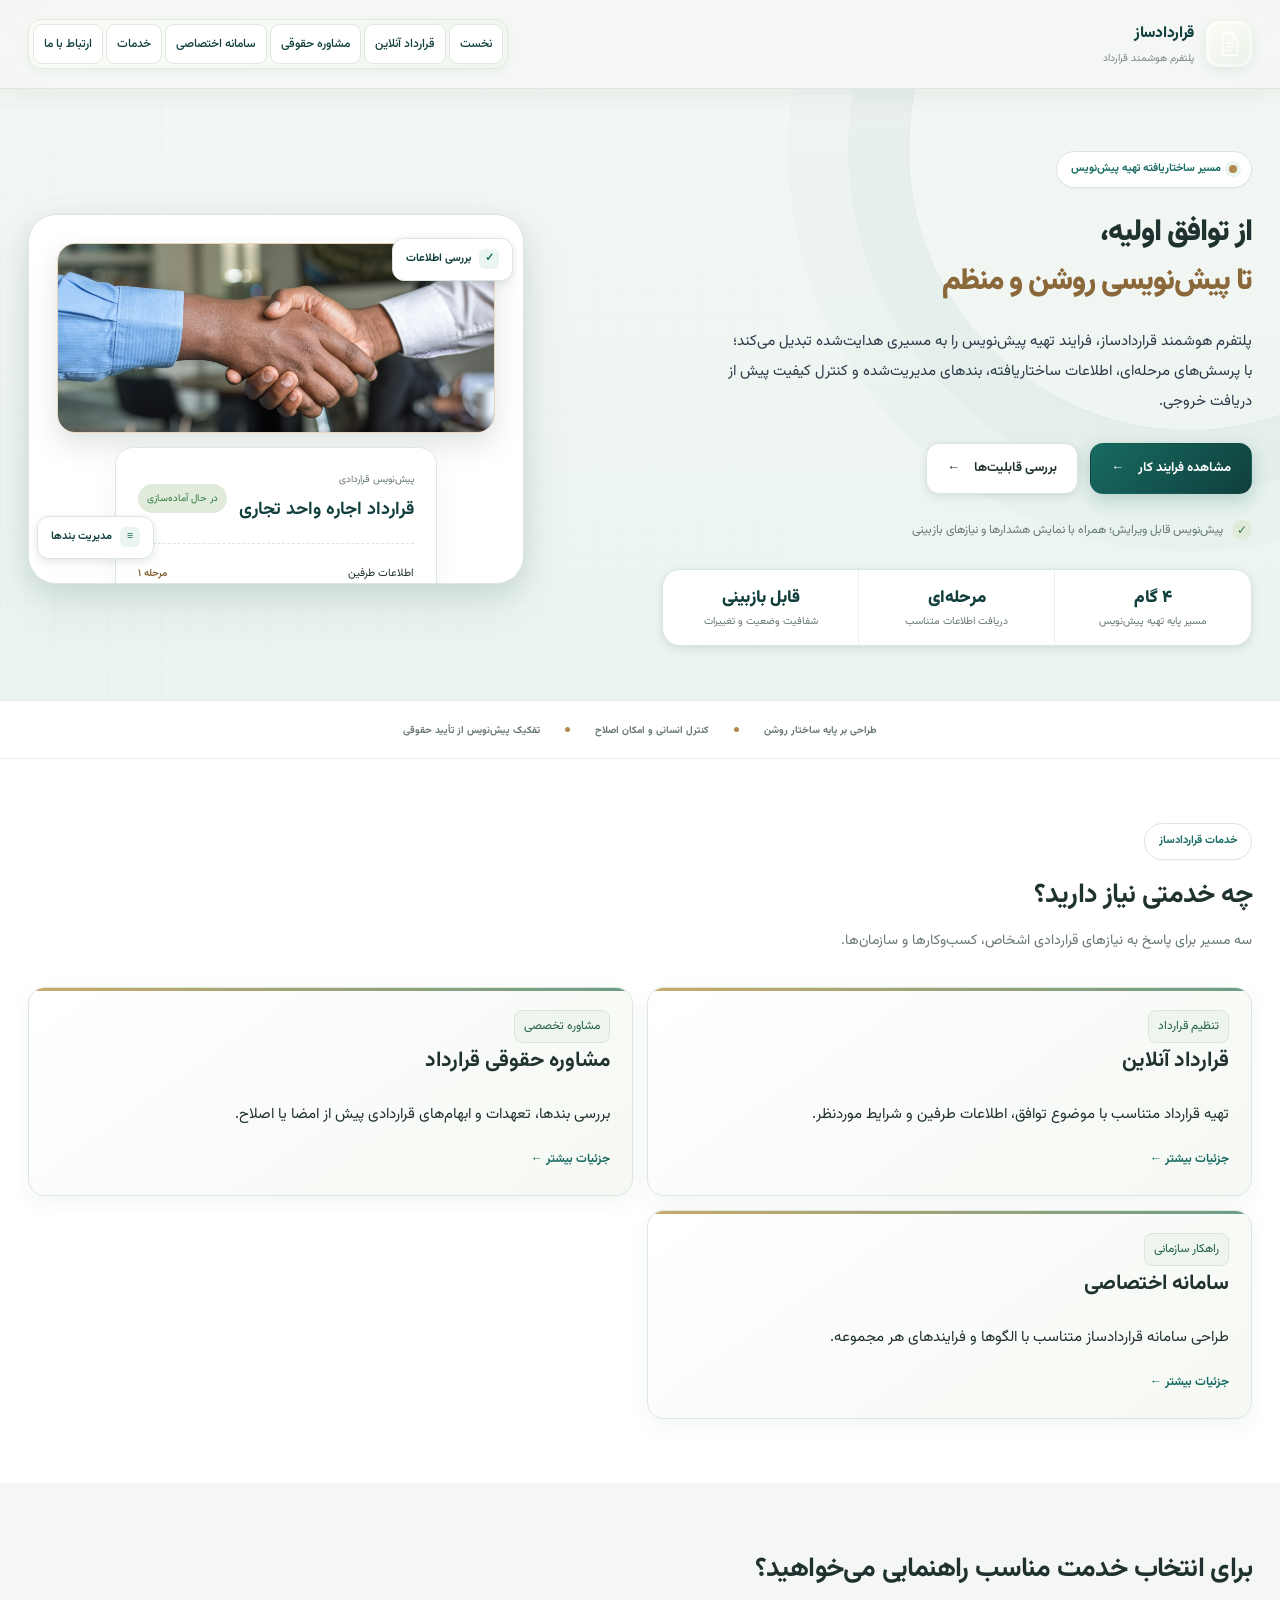
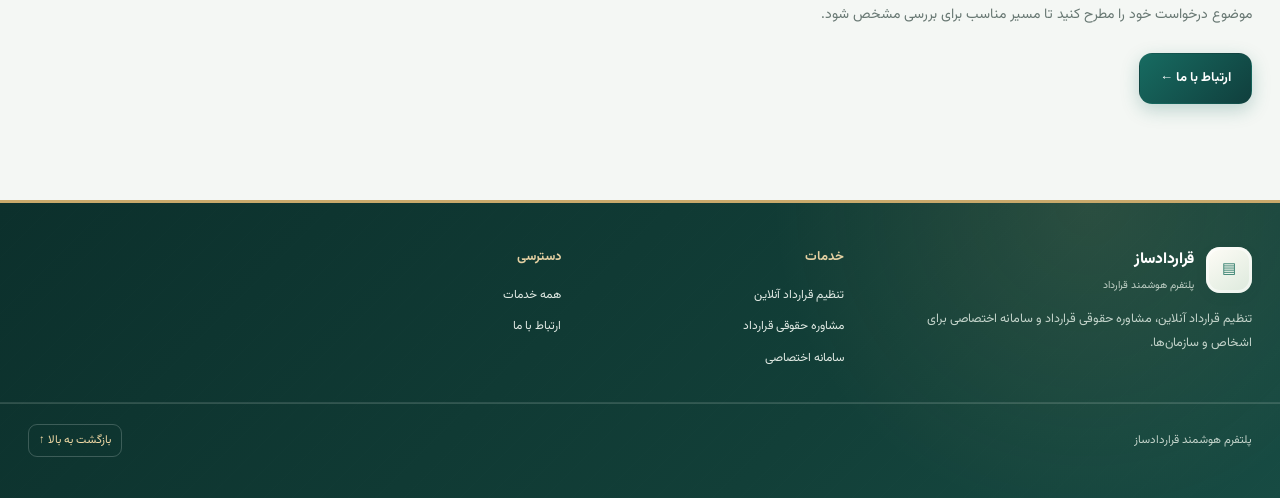
==== commit 307a90ca: "Remove internal planning links from homepage footer" ====
--- a/index.html
+++ b/index.html
@@ -61,7 +61,7 @@
 
     <section class="section section-light" id="services"><div class="container"><header class="section-title"><span class="eyebrow">خدمات قراردادساز</span><h2>چه خدمتی نیاز دارید؟</h2><p>سه مسیر برای پاسخ به نیازهای قراردادی اشخاص، کسب‌وکارها و سازمان‌ها.</p></header><div class="service-grid"><article class="service-card"><span class="service-label">تنظیم قرارداد</span><h3>قرارداد آنلاین</h3><p>تهیه قرارداد متناسب با موضوع توافق، اطلاعات طرفین و شرایط موردنظر.</p><a class="text-link" href="pages/process.html">جزئیات بیشتر ←</a></article><article class="service-card"><span class="service-label">مشاوره تخصصی</span><h3>مشاوره حقوقی قرارداد</h3><p>بررسی بندها، تعهدات و ابهام‌های قراردادی پیش از امضا یا اصلاح.</p><a class="text-link" href="pages/about.html">جزئیات بیشتر ←</a></article><article class="service-card"><span class="service-label">راهکار سازمانی</span><h3>سامانه اختصاصی</h3><p>طراحی سامانه قراردادساز متناسب با الگوها و فرایندهای هر مجموعه.</p><a class="text-link" href="pages/capabilities.html">جزئیات بیشتر ←</a></article></div></div></section><section class="section"><div class="container"><header class="section-title"><h2>برای انتخاب خدمت مناسب راهنمایی می‌خواهید؟</h2><p>موضوع درخواست خود را مطرح کنید تا مسیر مناسب برای بررسی مشخص شود.</p><div class="section-action"><a class="button button-gold" href="pages/contact.html">ارتباط با ما ←</a></div></header></div></section></main>
 
-  <footer class="site-footer"><div class="container footer-grid"><div class="footer-about"><a class="brand" href="index.html" aria-label="صفحه نخست قراردادساز"><span class="brand-mark" aria-hidden="true"><svg viewBox="0 0 48 48" fill="none"><path d="M13 5h16l8 8v29H13zM29 5v9h8M19 22h12M19 28h12M19 34h7" stroke="currentColor" stroke-width="2.2" stroke-linecap="round" stroke-linejoin="round"/></svg></span><span><strong>قراردادساز</strong><small>پلتفرم هوشمند قرارداد</small></span></a><p>مسیر ساختاریافته برای تهیه پیش‌نویس قرارداد؛ با تأکید بر نظم اطلاعات، شفافیت بندها و بازبینی انسانی.</p></div><div class="footer-links"><strong>شناخت محصول</strong><a href="pages/about.html">معرفی پلتفرم</a><a href="pages/process.html">فرایند کار</a><a href="index.html#types">انواع قرارداد</a></div><div class="footer-links"><strong>قابلیت‌ها و اصول</strong><a href="pages/capabilities.html">قابلیت‌ها</a><a href="pages/security.html">امنیت و اعتماد</a><a href="pages/roadmap.html">مسیر توسعه</a><a href="pages/services.html">خدمات</a></div><div class="footer-links"><strong>ارتباط</strong><a href="pages/relationship.html">محصولات مکمل</a><a href="pages/contact.html">راه‌های ارتباطی</a><span>شرکت زیست‌بوم هوشمند فناوری ایرانیان</span></div></div><div class="container footer-bottom"><span>پلتفرم هوشمند قراردادساز</span><span>پیش‌نویس جایگزین بررسی تخصصی یا تشریفات قانونی لازم نیست.</span><a href="#top">بازگشت به بالا ↑</a></div></footer>
+  <footer class="site-footer"><div class="container footer-grid"><div class="footer-about"><a class="brand" href="index.html"><span class="brand-mark" aria-hidden="true">▤</span><span><strong>قراردادساز</strong><small>پلتفرم هوشمند قرارداد</small></span></a><p>تنظیم قرارداد آنلاین، مشاوره حقوقی قرارداد و سامانه اختصاصی برای اشخاص و سازمان‌ها.</p></div><div class="footer-links"><strong>خدمات</strong><a href="pages/process.html">تنظیم قرارداد آنلاین</a><a href="pages/about.html">مشاوره حقوقی قرارداد</a><a href="pages/capabilities.html">سامانه اختصاصی</a></div><div class="footer-links"><strong>دسترسی</strong><a href="pages/services.html">همه خدمات</a><a href="pages/contact.html">ارتباط با ما</a></div></div><div class="container footer-bottom"><span>پلتفرم هوشمند قراردادساز</span><a href="#top">بازگشت به بالا ↑</a></div></footer>
   <script src="assets/js/main.js"></script>
 </body>
 </html>
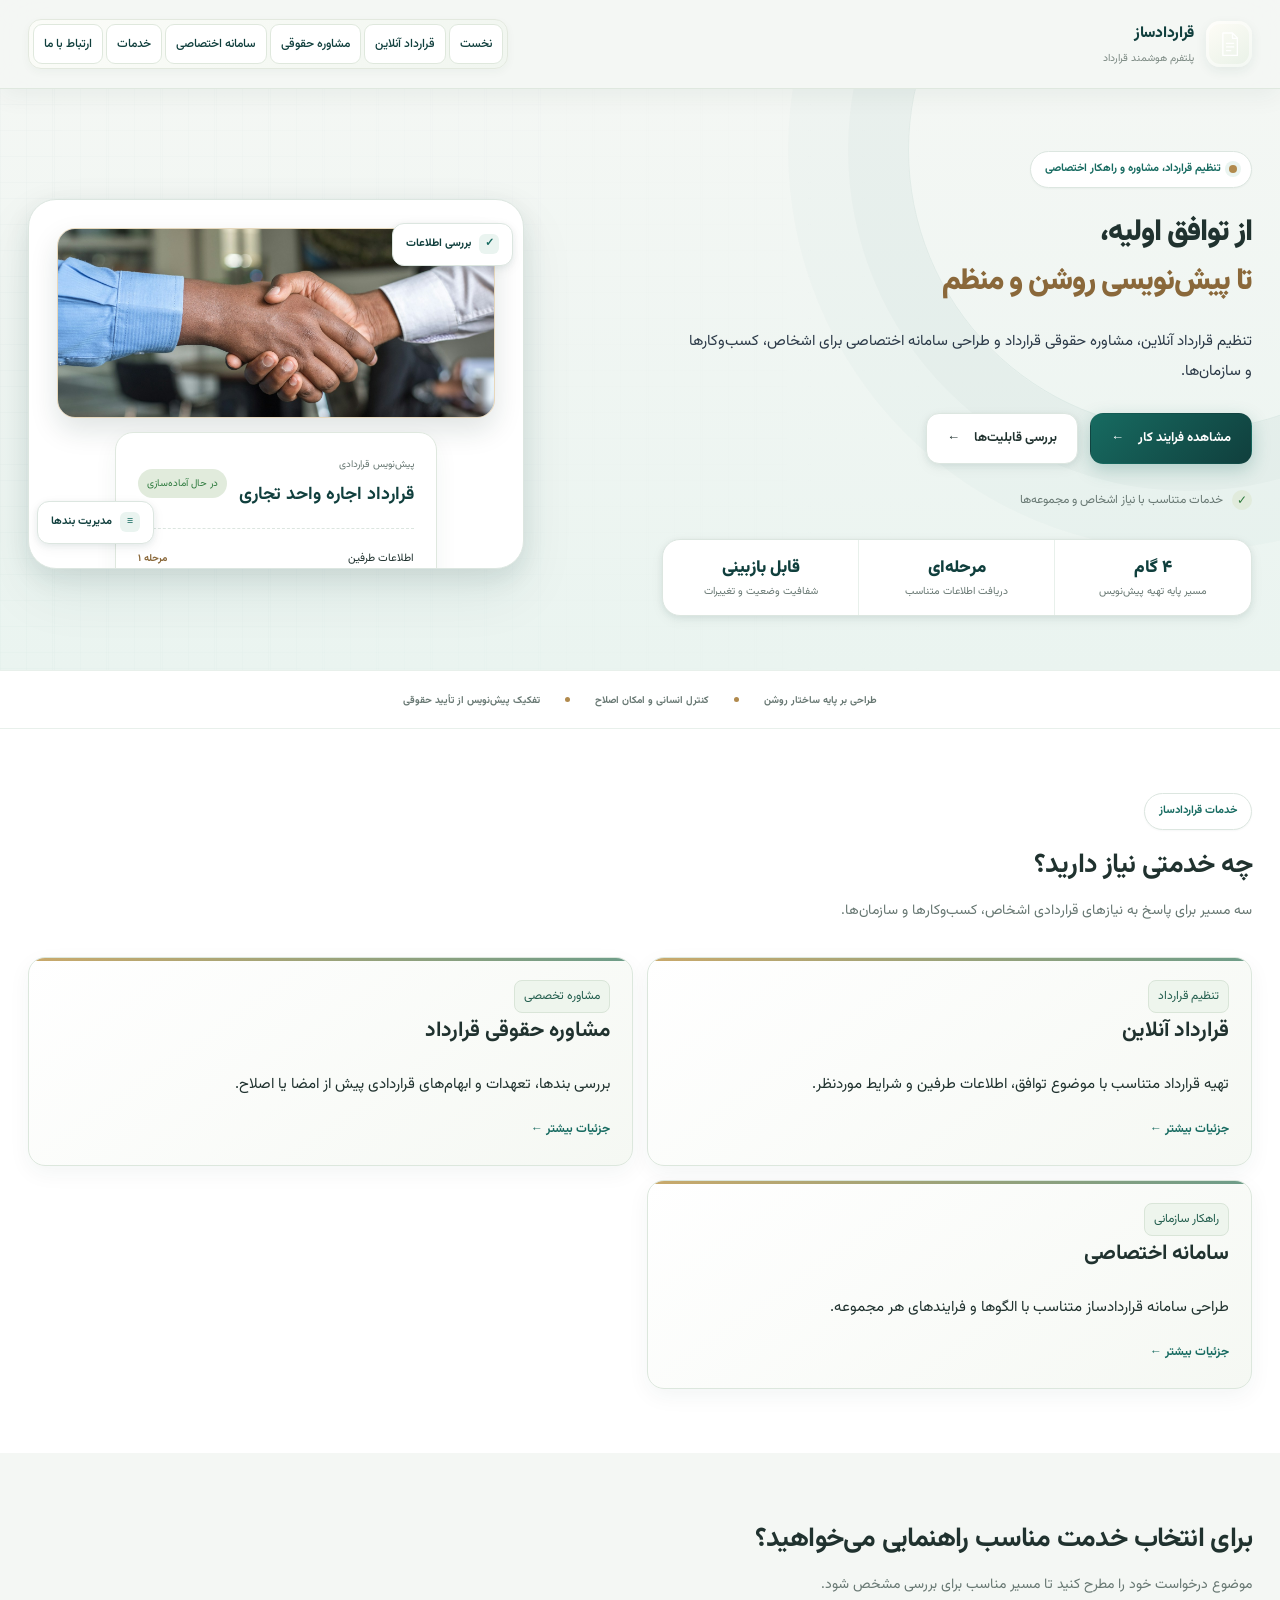
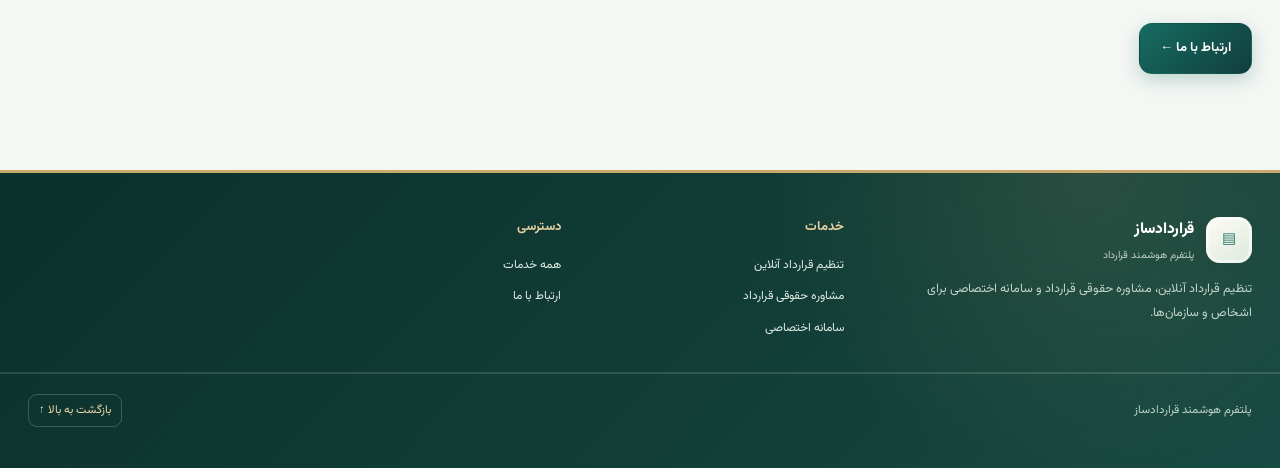
==== commit 25afdf92: "Update homepage hero to clearly present contract services" ====
--- a/index.html
+++ b/index.html
@@ -16,14 +16,14 @@
       <div class="hero-pattern" aria-hidden="true"></div>
       <div class="container hero-grid">
         <div class="hero-copy">
-          <span class="eyebrow"><i aria-hidden="true"></i> مسیر ساختاریافته تهیه پیش‌نویس</span>
+          <span class="eyebrow"><i aria-hidden="true"></i> تنظیم قرارداد، مشاوره و راهکار اختصاصی</span>
           <h1>از توافق اولیه،<br><em>تا پیش‌نویسی روشن و منظم</em></h1>
-          <p class="hero-lead">پلتفرم هوشمند قراردادساز، فرایند تهیه پیش‌نویس را به مسیری هدایت‌شده تبدیل می‌کند؛ با پرسش‌های مرحله‌ای، اطلاعات ساختاریافته، بندهای مدیریت‌شده و کنترل کیفیت پیش از دریافت خروجی.</p>
+          <p class="hero-lead">تنظیم قرارداد آنلاین، مشاوره حقوقی قرارداد و طراحی سامانه اختصاصی برای اشخاص، کسب‌وکارها و سازمان‌ها.</p>
           <div class="hero-actions">
             <a class="button button-gold" href="pages/process.html">مشاهده فرایند کار <span aria-hidden="true">←</span></a>
             <a class="button button-outline" href="pages/capabilities.html">بررسی قابلیت‌ها <span aria-hidden="true">←</span></a>
           </div>
-          <div class="hero-assurance"><span class="assurance-icon">✓</span><span>پیش‌نویس قابل ویرایش؛ همراه با نمایش هشدارها و نیازهای بازبینی</span></div>
+          <div class="hero-assurance"><span class="assurance-icon">✓</span><span>خدمات متناسب با نیاز اشخاص و مجموعه‌ها</span></div>
           <div class="home-stats" aria-label="ویژگی‌های کلیدی">
             <div class="home-stat"><b>۴ گام</b><span>مسیر پایه تهیه پیش‌نویس</span></div>
             <div class="home-stat"><b>مرحله‌ای</b><span>دریافت اطلاعات متناسب</span></div>
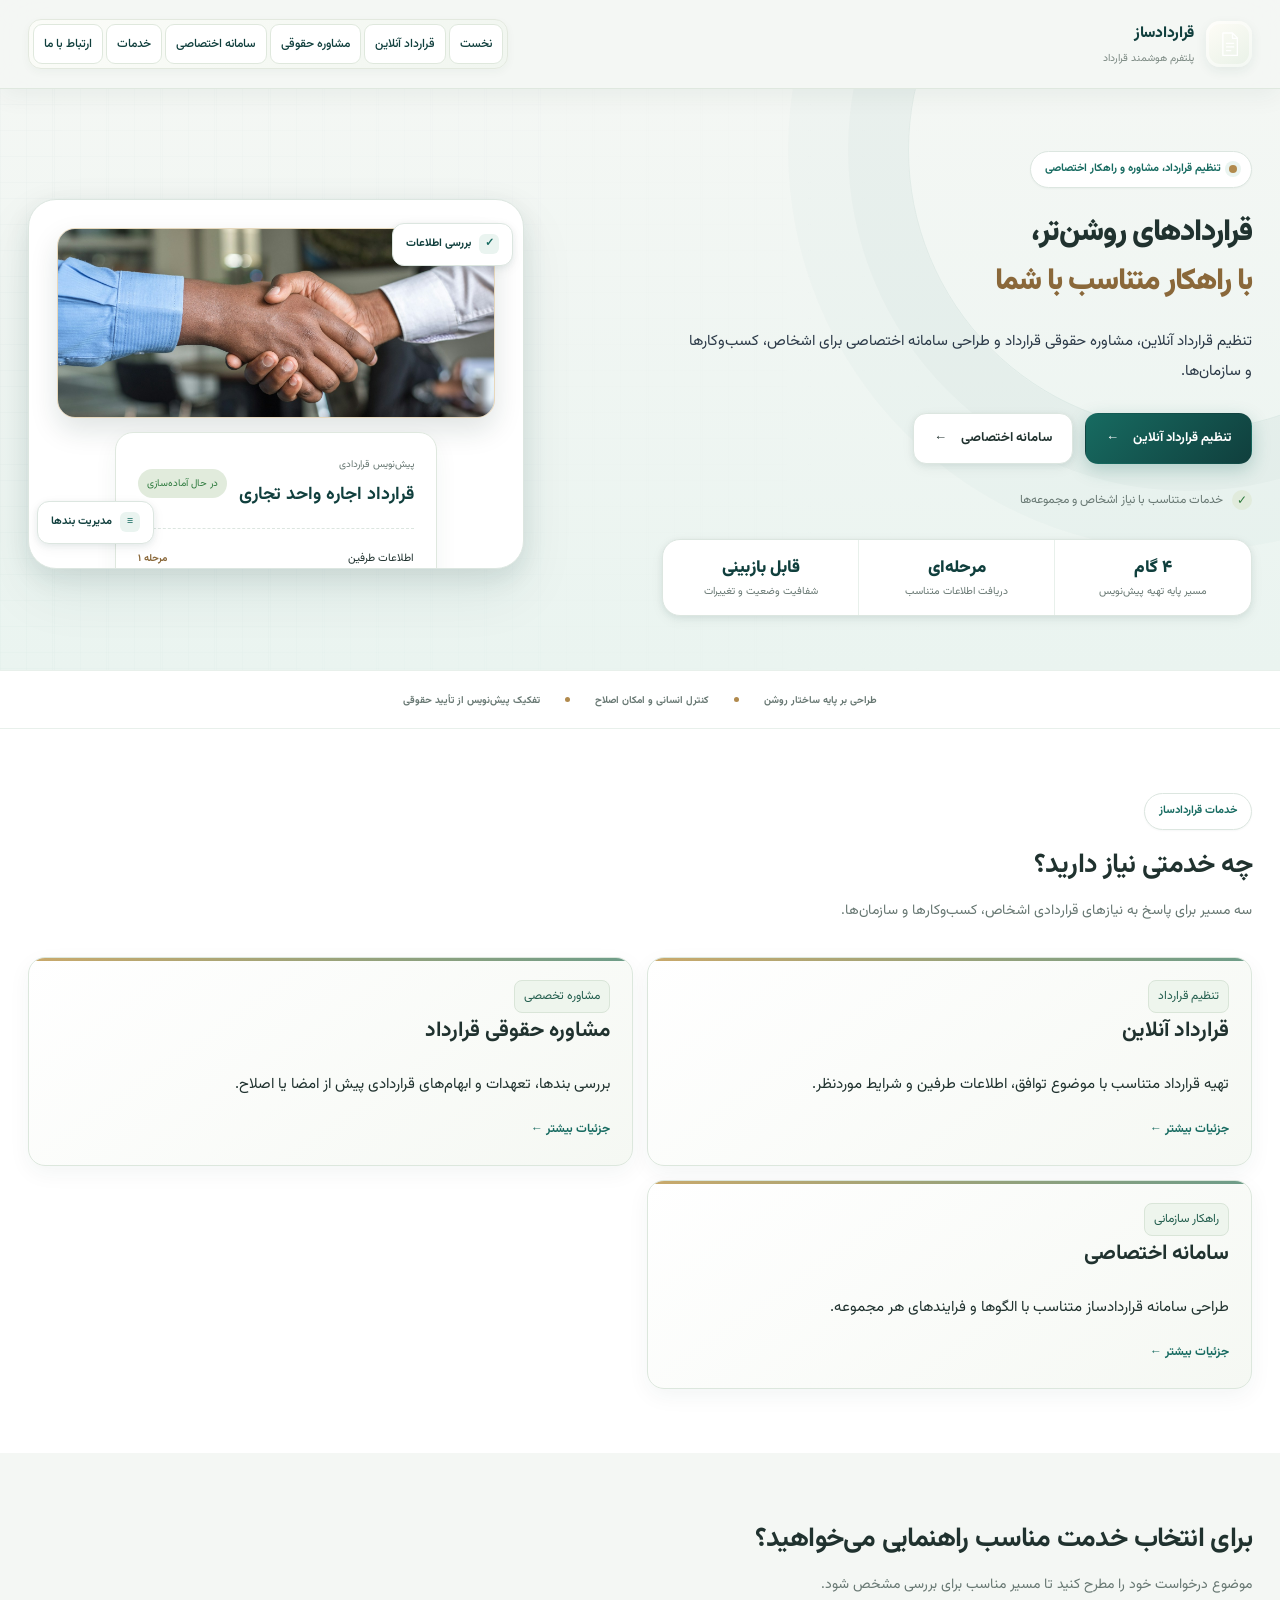
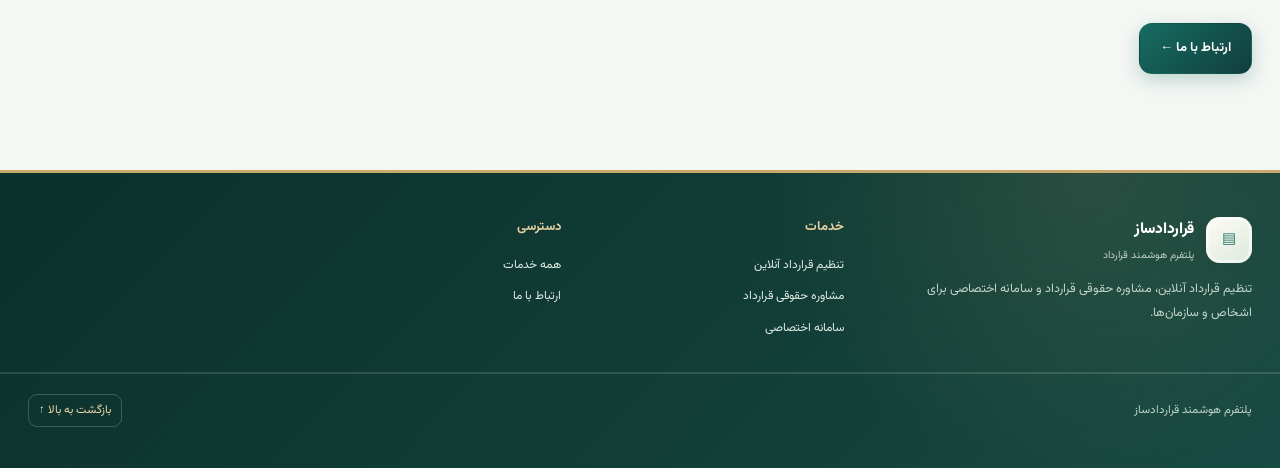
==== commit 485cb6a2: "Update homepage headline and primary service links" ====
--- a/index.html
+++ b/index.html
@@ -17,11 +17,11 @@
       <div class="container hero-grid">
         <div class="hero-copy">
           <span class="eyebrow"><i aria-hidden="true"></i> تنظیم قرارداد، مشاوره و راهکار اختصاصی</span>
-          <h1>از توافق اولیه،<br><em>تا پیش‌نویسی روشن و منظم</em></h1>
+          <h1>قراردادهای روشن‌تر،<br><em>با راهکار متناسب با شما</em></h1>
           <p class="hero-lead">تنظیم قرارداد آنلاین، مشاوره حقوقی قرارداد و طراحی سامانه اختصاصی برای اشخاص، کسب‌وکارها و سازمان‌ها.</p>
           <div class="hero-actions">
-            <a class="button button-gold" href="pages/process.html">مشاهده فرایند کار <span aria-hidden="true">←</span></a>
-            <a class="button button-outline" href="pages/capabilities.html">بررسی قابلیت‌ها <span aria-hidden="true">←</span></a>
+            <a class="button button-gold" href="pages/process.html">تنظیم قرارداد آنلاین <span aria-hidden="true">←</span></a>
+            <a class="button button-outline" href="pages/capabilities.html">سامانه اختصاصی <span aria-hidden="true">←</span></a>
           </div>
           <div class="hero-assurance"><span class="assurance-icon">✓</span><span>خدمات متناسب با نیاز اشخاص و مجموعه‌ها</span></div>
           <div class="home-stats" aria-label="ویژگی‌های کلیدی">
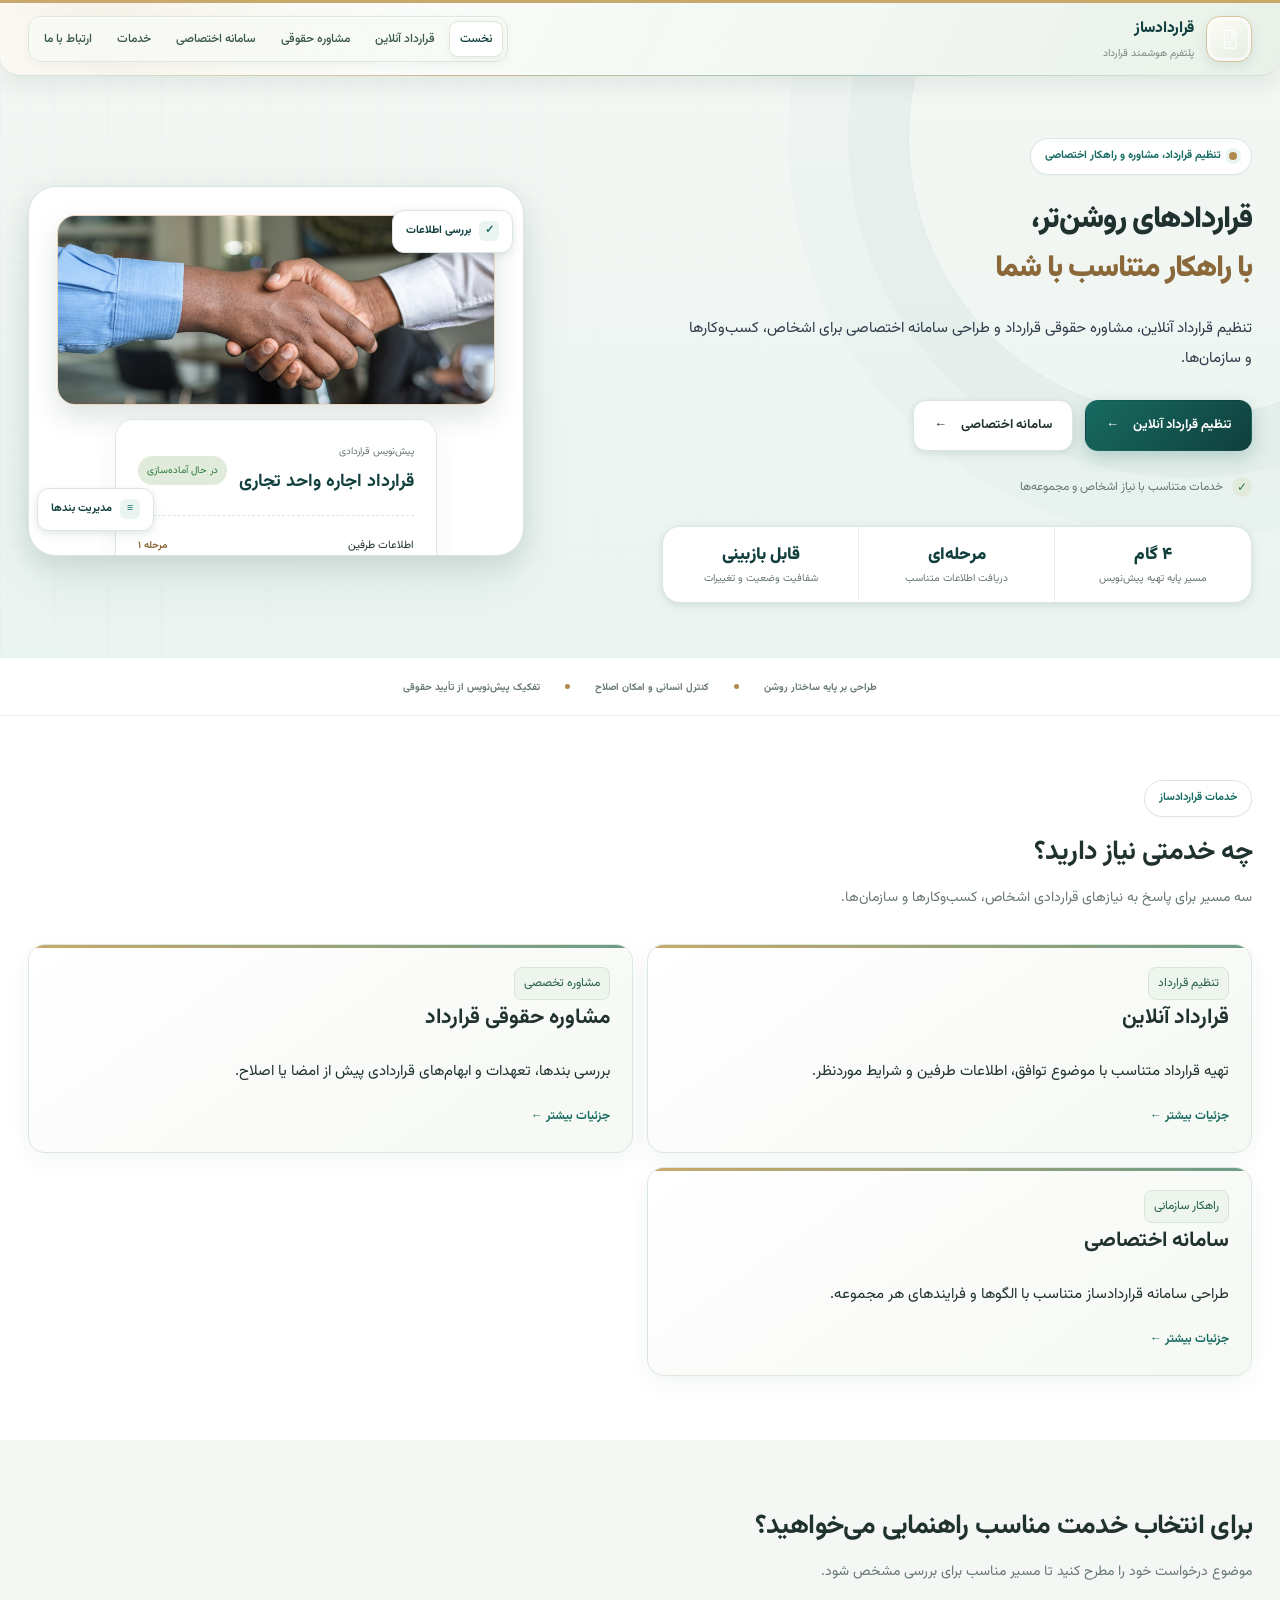
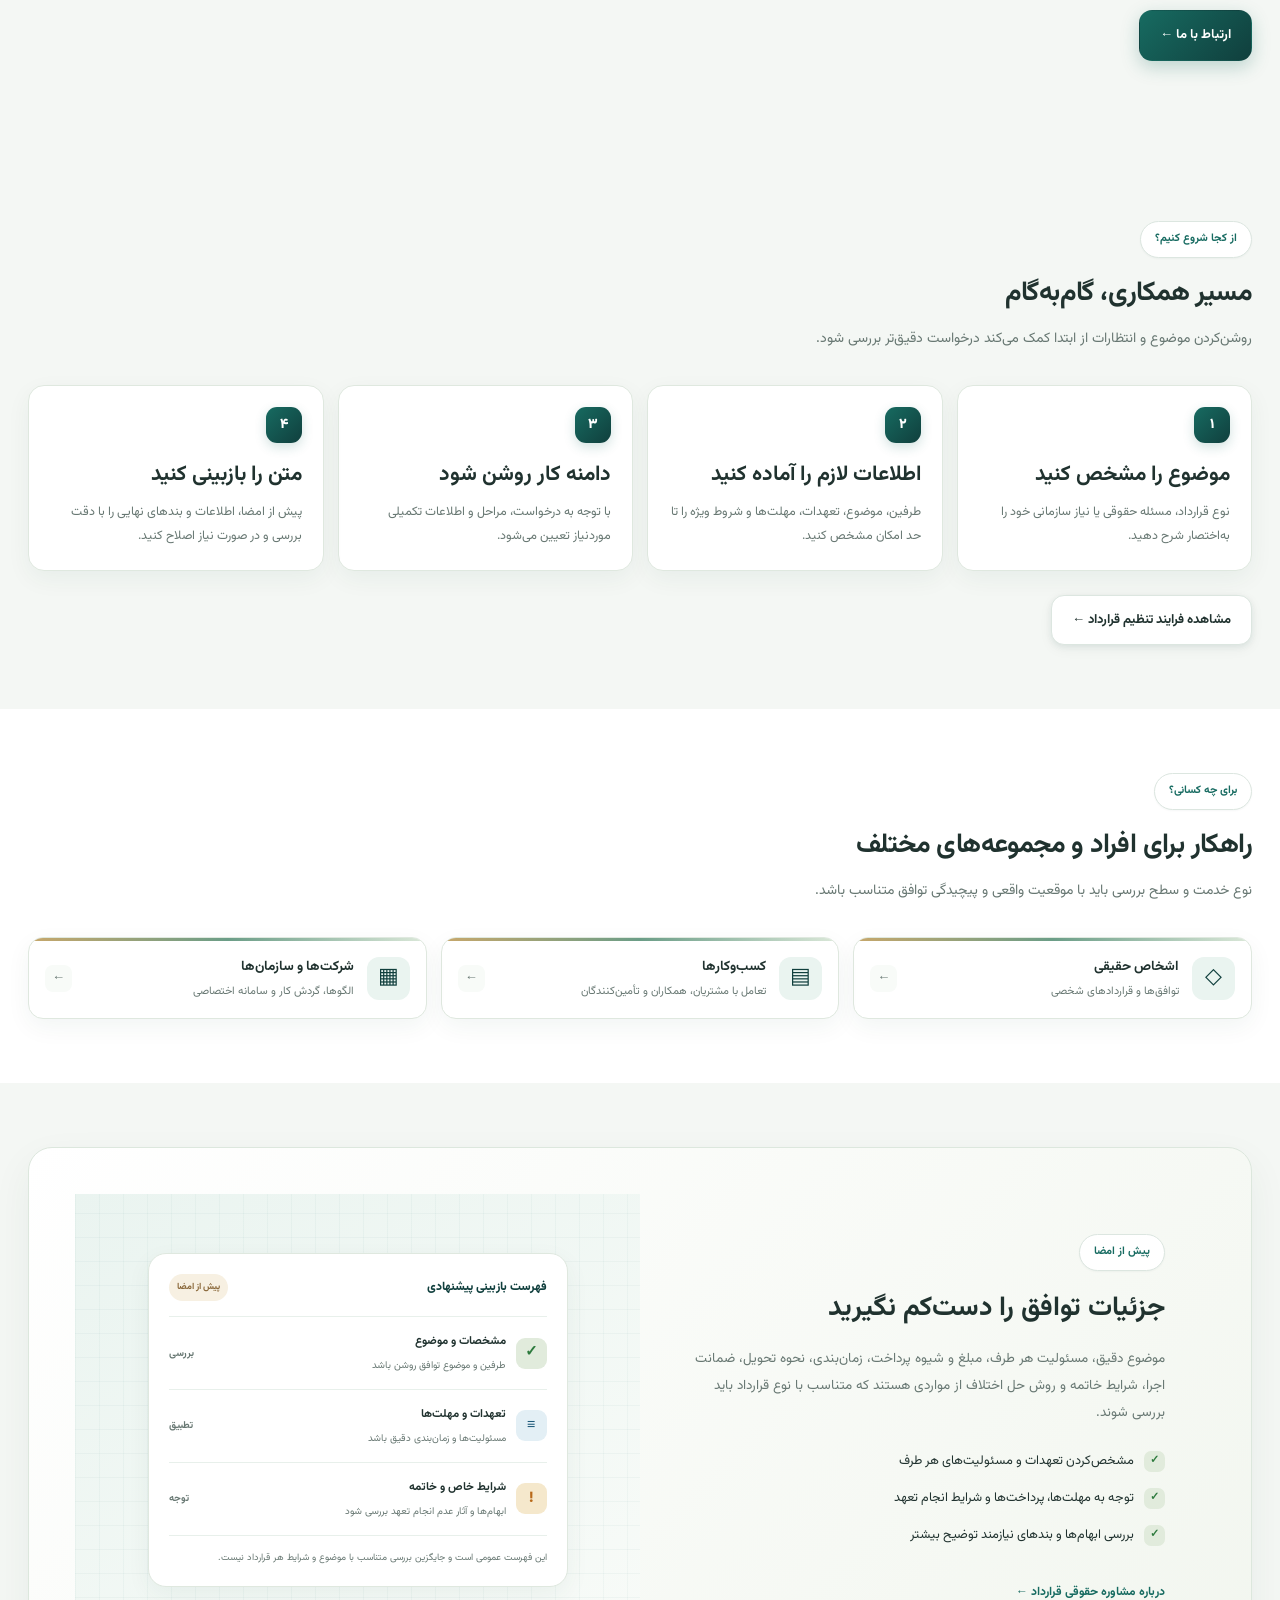
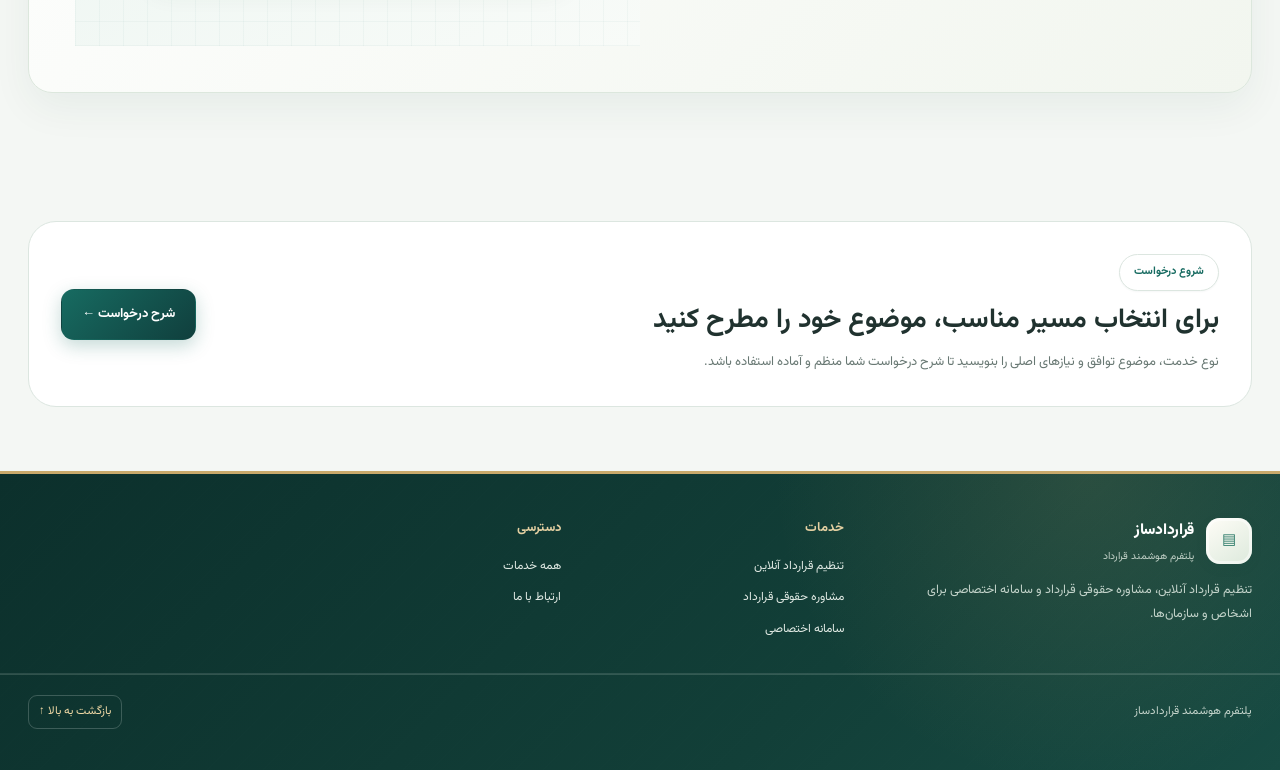
==== commit 432827f3: "Expand homepage service and guidance sections" ====
--- a/index.html
+++ b/index.html
@@ -59,7 +59,34 @@
       </div>
     </section>
 
-    <section class="section section-light" id="services"><div class="container"><header class="section-title"><span class="eyebrow">خدمات قراردادساز</span><h2>چه خدمتی نیاز دارید؟</h2><p>سه مسیر برای پاسخ به نیازهای قراردادی اشخاص، کسب‌وکارها و سازمان‌ها.</p></header><div class="service-grid"><article class="service-card"><span class="service-label">تنظیم قرارداد</span><h3>قرارداد آنلاین</h3><p>تهیه قرارداد متناسب با موضوع توافق، اطلاعات طرفین و شرایط موردنظر.</p><a class="text-link" href="pages/process.html">جزئیات بیشتر ←</a></article><article class="service-card"><span class="service-label">مشاوره تخصصی</span><h3>مشاوره حقوقی قرارداد</h3><p>بررسی بندها، تعهدات و ابهام‌های قراردادی پیش از امضا یا اصلاح.</p><a class="text-link" href="pages/about.html">جزئیات بیشتر ←</a></article><article class="service-card"><span class="service-label">راهکار سازمانی</span><h3>سامانه اختصاصی</h3><p>طراحی سامانه قراردادساز متناسب با الگوها و فرایندهای هر مجموعه.</p><a class="text-link" href="pages/capabilities.html">جزئیات بیشتر ←</a></article></div></div></section><section class="section"><div class="container"><header class="section-title"><h2>برای انتخاب خدمت مناسب راهنمایی می‌خواهید؟</h2><p>موضوع درخواست خود را مطرح کنید تا مسیر مناسب برای بررسی مشخص شود.</p><div class="section-action"><a class="button button-gold" href="pages/contact.html">ارتباط با ما ←</a></div></header></div></section></main>
+    <section class="section section-light" id="services"><div class="container"><header class="section-title"><span class="eyebrow">خدمات قراردادساز</span><h2>چه خدمتی نیاز دارید؟</h2><p>سه مسیر برای پاسخ به نیازهای قراردادی اشخاص، کسب‌وکارها و سازمان‌ها.</p></header><div class="service-grid"><article class="service-card"><span class="service-label">تنظیم قرارداد</span><h3>قرارداد آنلاین</h3><p>تهیه قرارداد متناسب با موضوع توافق، اطلاعات طرفین و شرایط موردنظر.</p><a class="text-link" href="pages/process.html">جزئیات بیشتر ←</a></article><article class="service-card"><span class="service-label">مشاوره تخصصی</span><h3>مشاوره حقوقی قرارداد</h3><p>بررسی بندها، تعهدات و ابهام‌های قراردادی پیش از امضا یا اصلاح.</p><a class="text-link" href="pages/about.html">جزئیات بیشتر ←</a></article><article class="service-card"><span class="service-label">راهکار سازمانی</span><h3>سامانه اختصاصی</h3><p>طراحی سامانه قراردادساز متناسب با الگوها و فرایندهای هر مجموعه.</p><a class="text-link" href="pages/capabilities.html">جزئیات بیشتر ←</a></article></div></div></section><section class="section"><div class="container"><header class="section-title"><h2>برای انتخاب خدمت مناسب راهنمایی می‌خواهید؟</h2><p>موضوع درخواست خود را مطرح کنید تا مسیر مناسب برای بررسی مشخص شود.</p><div class="section-action"><a class="button button-gold" href="pages/contact.html">ارتباط با ما ←</a></div></header></div></section>
+<section class="section"><div class="container">
+<header class="section-title"><span class="eyebrow">از کجا شروع کنیم؟</span><h2>مسیر همکاری، گام‌به‌گام</h2><p>روشن‌کردن موضوع و انتظارات از ابتدا کمک می‌کند درخواست دقیق‌تر بررسی شود.</p></header>
+<div class="home-steps">
+<article class="home-step"><span class="home-step-num">۱</span><h3>موضوع را مشخص کنید</h3><p>نوع قرارداد، مسئله حقوقی یا نیاز سازمانی خود را به‌اختصار شرح دهید.</p></article>
+<article class="home-step"><span class="home-step-num">۲</span><h3>اطلاعات لازم را آماده کنید</h3><p>طرفین، موضوع، تعهدات، مهلت‌ها و شروط ویژه را تا حد امکان مشخص کنید.</p></article>
+<article class="home-step"><span class="home-step-num">۳</span><h3>دامنه کار روشن شود</h3><p>با توجه به درخواست، مراحل و اطلاعات تکمیلی موردنیاز تعیین می‌شود.</p></article>
+<article class="home-step"><span class="home-step-num">۴</span><h3>متن را بازبینی کنید</h3><p>پیش از امضا، اطلاعات و بندهای نهایی را با دقت بررسی و در صورت نیاز اصلاح کنید.</p></article>
+</div><div class="section-action"><a class="button button-outline" href="pages/process.html">مشاهده فرایند تنظیم قرارداد ←</a></div>
+</div></section>
+<section class="section section-light"><div class="container">
+<header class="section-title"><span class="eyebrow">برای چه کسانی؟</span><h2>راهکار برای افراد و مجموعه‌های مختلف</h2><p>نوع خدمت و سطح بررسی باید با موقعیت واقعی و پیچیدگی توافق متناسب باشد.</p></header>
+<div class="home-types">
+<a class="home-type" href="pages/process.html"><span class="home-type-icon" aria-hidden="true">◇</span><span><strong>اشخاص حقیقی</strong><small>توافق‌ها و قراردادهای شخصی</small></span><b>←</b></a>
+<a class="home-type" href="pages/process.html"><span class="home-type-icon" aria-hidden="true">▤</span><span><strong>کسب‌وکارها</strong><small>تعامل با مشتریان، همکاران و تأمین‌کنندگان</small></span><b>←</b></a>
+<a class="home-type" href="pages/capabilities.html"><span class="home-type-icon" aria-hidden="true">▦</span><span><strong>شرکت‌ها و سازمان‌ها</strong><small>الگوها، گردش کار و سامانه اختصاصی</small></span><b>←</b></a>
+</div></div></section>
+<section class="section"><div class="container"><div class="home-feature-row">
+<div class="home-feature-copy"><span class="eyebrow">پیش از امضا</span><h2>جزئیات توافق را دست‌کم نگیرید</h2><p>موضوع دقیق، مسئولیت هر طرف، مبلغ و شیوه پرداخت، زمان‌بندی، نحوه تحویل، ضمانت اجرا، شرایط خاتمه و روش حل اختلاف از مواردی هستند که متناسب با نوع قرارداد باید بررسی شوند.</p>
+<ul class="home-check-list"><li>مشخص‌کردن تعهدات و مسئولیت‌های هر طرف</li><li>توجه به مهلت‌ها، پرداخت‌ها و شرایط انجام تعهد</li><li>بررسی ابهام‌ها و بندهای نیازمند توضیح بیشتر</li></ul><a class="text-link" href="pages/about.html">درباره مشاوره حقوقی قرارداد ←</a></div>
+<div class="home-feature-visual"><div class="home-quality-panel"><div class="quality-panel-head"><span>فهرست بازبینی پیشنهادی</span><b>پیش از امضا</b></div>
+<div class="quality-row"><span class="quality-mark good">✓</span><span><strong>مشخصات و موضوع</strong><small>طرفین و موضوع توافق روشن باشد</small></span><b>بررسی</b></div>
+<div class="quality-row"><span class="quality-mark neutral">≡</span><span><strong>تعهدات و مهلت‌ها</strong><small>مسئولیت‌ها و زمان‌بندی دقیق باشد</small></span><b>تطبیق</b></div>
+<div class="quality-row"><span class="quality-mark warn">!</span><span><strong>شرایط خاص و خاتمه</strong><small>ابهام‌ها و آثار عدم انجام تعهد بررسی شود</small></span><b>توجه</b></div>
+<div class="quality-note">این فهرست عمومی است و جایگزین بررسی متناسب با موضوع و شرایط هر قرارداد نیست.</div>
+</div></div></div></div></section>
+<section class="section"><div class="container"><div class="home-roadmap-inner"><div><span class="eyebrow">شروع درخواست</span><h2>برای انتخاب مسیر مناسب، موضوع خود را مطرح کنید</h2><p>نوع خدمت، موضوع توافق و نیازهای اصلی را بنویسید تا شرح درخواست شما منظم و آماده استفاده باشد.</p></div><a class="button button-gold" href="pages/contact.html">شرح درخواست ←</a></div></div></section>
+</main>
 
   <footer class="site-footer"><div class="container footer-grid"><div class="footer-about"><a class="brand" href="index.html"><span class="brand-mark" aria-hidden="true">▤</span><span><strong>قراردادساز</strong><small>پلتفرم هوشمند قرارداد</small></span></a><p>تنظیم قرارداد آنلاین، مشاوره حقوقی قرارداد و سامانه اختصاصی برای اشخاص و سازمان‌ها.</p></div><div class="footer-links"><strong>خدمات</strong><a href="pages/process.html">تنظیم قرارداد آنلاین</a><a href="pages/about.html">مشاوره حقوقی قرارداد</a><a href="pages/capabilities.html">سامانه اختصاصی</a></div><div class="footer-links"><strong>دسترسی</strong><a href="pages/services.html">همه خدمات</a><a href="pages/contact.html">ارتباط با ما</a></div></div><div class="container footer-bottom"><span>پلتفرم هوشمند قراردادساز</span><a href="#top">بازگشت به بالا ↑</a></div></footer>
   <script src="assets/js/main.js"></script>
--- a/assets/css/style.css
+++ b/assets/css/style.css
@@ -62,32 +62,32 @@
   border-bottom:1px solid #e4eae5
 }
 .header-inner {
-  min-height:82px;
+  min-height:66px;
   display:flex;
   align-items:center;
   justify-content:space-between;
-  gap:25px
+  gap:14px
 }
 .brand {
   display:flex;
   align-items:center;
-  gap:11px;
+  gap:8px;
   flex-shrink:0;
   color:var(--deep)
 }
 .brand-mark {
-  width:43px;
-  height:43px;
+  width:35px;
+  height:35px;
   border:1px solid #d5e1d8;
   background:linear-gradient(145deg,#f7faf6,#e6f0e8);
   color:var(--green);
-  border-radius:13px;
+  border-radius:10px;
   display:grid;
   place-items:center
 }
 .brand-mark svg {
-  width:29px;
-  height:29px
+  width:23px;
+  height:23px
 }
 .brand strong,.brand small {
   display:block
@@ -104,28 +104,32 @@
 .main-nav {
   display:flex;
   align-items:center;
-  gap:4px
+  gap:2px
 }
 .main-nav>a {
-  padding:8px 11px;
-  border-radius:9px;
-  font-size:12px;
+  padding:5px 8px;
+  border:1px solid transparent;
+  border-radius:6px;
+  font-size:11px;
+  line-height:1.5;
   color:#4e625b;
   white-space:nowrap;
-  transition:.2s
+  transition:background .18s ease,color .18s ease,border-color .18s ease
 }
 .main-nav>a:hover,.main-nav>a.active {
-  background:#edf4ef;
+  background:#f1f5f1;
+  border-color:#e3ebe4;
   color:var(--deep)
 }
 .main-nav>a.nav-cta {
-  background:var(--deep);
-  color:#fff;
-  padding-inline:16px;
-  margin-right:5px
+  background:transparent;
+  color:#4e625b;
+  padding:5px 8px;
+  margin-right:0
 }
 .main-nav>a.nav-cta:hover {
-  background:var(--green)
+  background:#f1f5f1;
+  color:var(--deep)
 }
 .menu-toggle {
   display:none;
@@ -1544,3 +1548,108 @@
 .service-card li{margin:5px 0}
 .service-note{padding:15px 17px;border-right:3px solid #c9a96b;border-radius:10px;background:#f8f4e9;line-height:2}
 @media(max-width:560px){.service-grid{grid-template-columns:repeat(2,minmax(0,1fr));gap:10px}.service-card{padding:15px 12px}.service-card h2,.service-card h3{font-size:17px!important}.service-card p,.service-card li{font-size:12px;line-height:1.9}}
+
+
+/* هدر آراسته و هماهنگ با قاب و نقش فوتر */
+.site-header{
+  position:sticky;
+  top:0;
+  z-index:30;
+  isolation:isolate;
+  overflow:visible;
+  background:
+    radial-gradient(circle at 8% 0%,rgba(201,169,107,.13),transparent 24%),
+    linear-gradient(115deg,rgba(255,255,255,.98),rgba(243,248,242,.97) 62%,rgba(232,241,232,.98));
+  border-top:3px solid #c9a96b;
+  border-bottom:1px solid #d7e4d8;
+  border-radius:0 0 20px 20px;
+  box-shadow:0 8px 24px rgba(16,60,48,.09);
+}
+.site-header:before{
+  content:"";
+  position:absolute;
+  z-index:-1;
+  inset:0;
+  border-radius:inherit;
+  pointer-events:none;
+  opacity:.22;
+  background-image:
+    linear-gradient(135deg,transparent 48.5%,rgba(23,107,97,.13) 49.5%,transparent 50.5%),
+    linear-gradient(45deg,transparent 48.5%,rgba(201,169,107,.13) 49.5%,transparent 50.5%);
+  background-size:28px 28px;
+  mask-image:linear-gradient(90deg,black,transparent 78%);
+}
+.site-header:after{
+  content:"";
+  position:absolute;
+  z-index:-1;
+  bottom:-1px;
+  right:clamp(18px,5vw,70px);
+  left:clamp(18px,5vw,70px);
+  height:1px;
+  background:linear-gradient(90deg,transparent,rgba(201,169,107,.72),rgba(45,128,116,.3),transparent);
+  pointer-events:none;
+}
+.site-header .header-inner{
+  position:relative;
+  min-height:72px;
+  gap:12px;
+}
+.site-header .brand-mark{
+  border:1px solid #d7c49a;
+  background:linear-gradient(145deg,#fffdf7,#e4eee3);
+  box-shadow:inset 0 0 0 3px rgba(255,255,255,.62),0 4px 12px rgba(25,80,65,.09);
+}
+.site-header .main-nav{
+  border-color:#dce7dc;
+  background:rgba(248,251,246,.82);
+  box-shadow:inset 0 1px 0 rgba(255,255,255,.95),0 3px 10px rgba(25,70,54,.035);
+}
+.site-header .main-nav>a,
+.site-header .main-nav>a.active,
+.site-header .main-nav>a.nav-cta,
+.site-header .main-nav>a.nav-cta.active{
+  border-color:transparent;
+  background:transparent;
+  color:#38564b;
+  box-shadow:none;
+}
+.site-header .main-nav>a:hover,
+.site-header .main-nav>a.active{
+  background:#fff;
+  border-color:#dce7d9;
+  color:var(--deep);
+  box-shadow:0 2px 7px rgba(16,60,48,.055);
+}
+.site-header .main-nav>a.nav-cta{
+  border-color:rgba(201,169,107,.55);
+  background:linear-gradient(135deg,#f7f0e2,#fffdf7);
+  color:#72582f;
+}
+.site-header .main-nav>a.nav-cta:hover,
+.site-header .main-nav>a.nav-cta.active{
+  background:#efe4cc;
+  border-color:#c9a96b;
+  color:#5e4927;
+}
+@media(max-width:860px){
+  .site-header{border-radius:0 0 16px 16px}
+  .site-header .header-inner{min-height:68px}
+  .site-header .main-nav{
+    background:rgba(255,255,255,.99);
+    border:1px solid #dce6dc;
+    box-shadow:0 18px 40px rgba(14,54,44,.16);
+  }
+  .site-header .main-nav>a,
+  .site-header .main-nav>a.active,
+  .site-header .main-nav>a.nav-cta,
+  .site-header .main-nav>a.nav-cta.active{
+    background:#fff;
+    border:1px solid #edf1eb;
+    color:var(--deep);
+    box-shadow:none;
+  }
+  .site-header .main-nav>a:hover,
+  .site-header .main-nav>a.active{background:#edf4ec;border-color:#d9e5d7}
+  .site-header .main-nav>a.nav-cta{background:#f8f0df;border-color:#e5d3a8;color:#72582f}
+}
